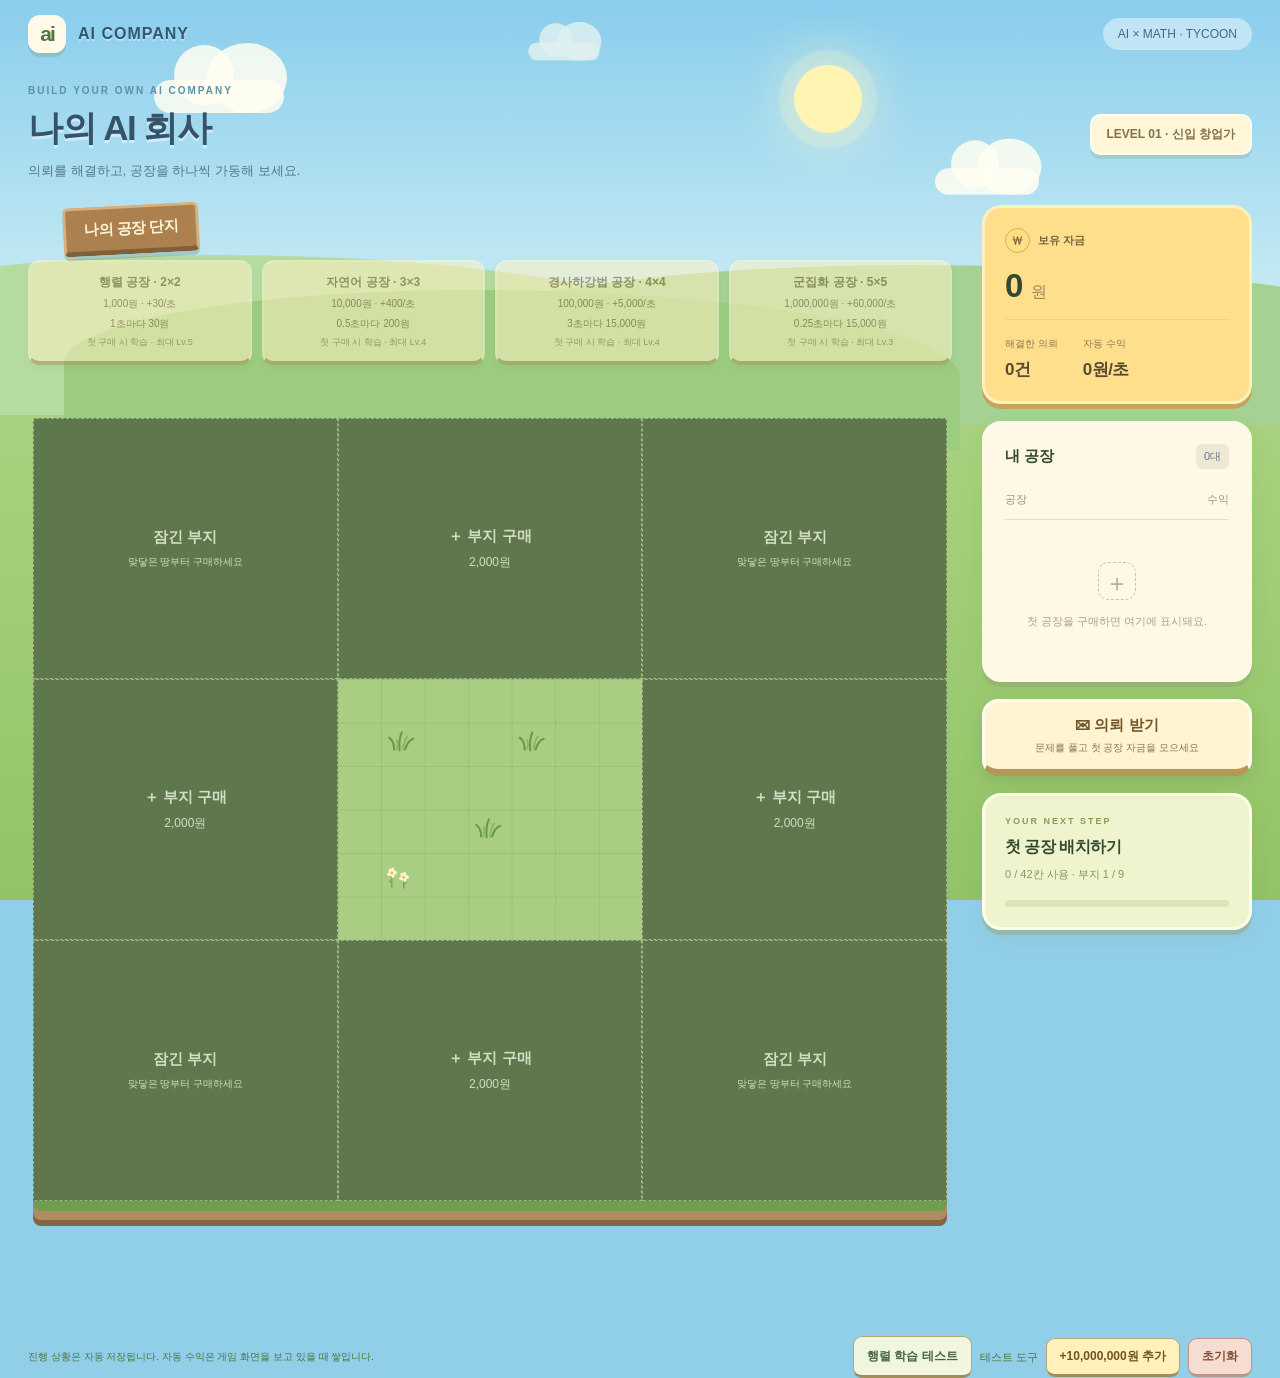
==== index.html @ 7c574eeb "feat: replace level four with an image flipping matrix lesson" ====
<!doctype html>
<html lang="ko"><head><meta charset="UTF-8"><meta name="viewport" content="width=device-width,initial-scale=1"><title>나의 AI 회사 · 공장 프로토타입</title>
<style>
:root{--ink:#283248;--muted:#6f788d;--line:#e2e6ef;--purple:#7360dd;--purple-dark:#5643b5}*{box-sizing:border-box}body{margin:0;background:#f0f2f8;color:var(--ink);font-family:Arial,"Noto Sans KR",sans-serif;font-size:14px}button,input,select{font:inherit}button{cursor:pointer}button:disabled{cursor:default}button:focus-visible,input:focus-visible,select:focus-visible{outline:3px solid #7764e0;outline-offset:4px}header{height:78px;display:flex;align-items:center;justify-content:space-between;padding:0 max(28px,calc((100vw - 1260px)/2));background:#fff;border-bottom:1px solid var(--line)}.brand{font-weight:900;font-size:16px;letter-spacing:1px;display:flex;align-items:center;gap:12px}.brand span{display:grid;place-items:center;background:var(--ink);color:white;width:38px;height:38px;border-radius:12px;font-size:21px;letter-spacing:-2px}.tag{font-size:12px;color:var(--muted);background:#f5f6fa;padding:9px 15px;border-radius:20px}main{max-width:1316px;margin:30px auto;padding:0 28px}.intro{display:flex;justify-content:space-between;align-items:center;margin-bottom:25px}.eyebrow{font-size:10px;letter-spacing:2px;color:var(--purple);font-weight:800}h1{font-size:32px;letter-spacing:-1.5px;margin:9px 0 8px}p{line-height:1.7;color:var(--muted)}.intro p{margin:0;font-size:13px}.badge{background:#e8e4fa;border:1px solid #dcd4f5;color:#6b56bd;padding:10px 15px;border-radius:10px;font-size:12px;font-weight:700}.layout{display:grid;grid-template-columns:minmax(0,1fr) 316px;gap:22px;align-items:stretch}.campus{border:1px solid #dce1ed;background:#fff;border-radius:22px;overflow:hidden;box-shadow:0 4px 0 #e3e7f0;padding:0}.campus-head{padding:22px 26px;display:flex;align-items:center;justify-content:space-between;gap:15px;border-bottom:1px solid var(--line)}.campus-head h2{font-size:17px;margin:0 0 6px;letter-spacing:-.5px}.mini{font-size:11px;color:var(--muted)}button.primary{border:1px solid var(--purple-dark);border-bottom:4px solid var(--purple-dark);border-radius:11px;background:var(--purple);color:#fff;font-weight:700;padding:14px;width:100%;transition:transform .15s,background .15s}button.primary:hover:not(:disabled){background:#806cea;transform:translateY(-1px)}button.primary:active:not(:disabled){transform:translateY(2px);border-bottom-width:2px}.campus-head .primary{width:auto;padding:12px 22px;font-size:13px}.factory-grid{display:grid;grid-template-columns:1fr 1fr;gap:36px 54px;padding:32px 42px;background-color:#f6f8fc;background-image:radial-gradient(#d8dfec 1px,transparent 1px);background-size:16px 16px;position:relative}.factory-slot{position:relative;padding:16px 17px 18px;background:#fff;border:1px solid #dce2ed;border-radius:16px;box-shadow:0 5px 0 #e4e8f1;text-align:center;min-width:0;z-index:1}.factory-slot:nth-child(1){--accent:#8a78d4;--tint:#f0ecfc;--edge:#ccc2ee}.factory-slot:nth-child(2){--accent:#6599b7;--tint:#eaf5fa;--edge:#bdd7e7}.factory-slot:nth-child(3){--accent:#ba8e63;--tint:#faf0e4;--edge:#e6cfb5}.factory-slot:nth-child(4){--accent:#65a18e;--tint:#e8f6ef;--edge:#b9dfd0}.factory-meta{display:flex;justify-content:space-between;align-items:center;font-size:10px;letter-spacing:1px;color:#8991a2;font-weight:700}.factory-meta span:last-child{letter-spacing:0;background:#f0f2f6;border-radius:6px;padding:5px 8px;color:#7f8798}.factory-box{width:112px;height:91px;border:2px solid var(--edge);border-bottom:7px solid var(--edge);background:var(--tint);border-radius:8px;display:grid;place-items:center;margin:20px auto 16px;font-size:22px;letter-spacing:4px;padding-left:4px;color:var(--accent);font-weight:800}.factory-slot h3{font-size:15px;letter-spacing:-.5px;margin:0 0 5px}.factory-slot p{font-size:11px;margin:0 0 15px}.factory-slot .primary{font-size:12px;padding:10px 4px}.factory-slot .primary:disabled{color:#8b93a5;background:#edf0f6;border:1px solid #e0e5ee;border-bottom:3px solid #d6dde9}.factory-slot.learning{border-color:#d4c3ec}.factory-slot.learning .factory-meta span:last-child{color:#88632c;background:#fff1d5}.factory-slot.active .factory-meta span:last-child{color:#327761;background:#ddf2e7}.factory-slot.active .factory-box{border-color:#9dcbb9;background:#e8f6ef;color:#368567}.factory-slot.active .primary:disabled{color:#327761;background:#e8f6ef;border-color:#c3e4d7}.site-note{background:#fff;margin:0;padding:15px 20px;text-align:center;font-size:11px}.sidebar{display:flex;flex-direction:column;gap:18px}.card{background:white;border:1px solid var(--line);border-radius:18px;padding:24px;box-shadow:0 4px 0 #e4e8f1}.wallet{background:#fff0bf;border-color:#ebd993;box-shadow:0 4px 0 #e7d89e;padding:23px}.label{font-size:11px;font-weight:700;color:#78633e}.wallet .label:before{content:'₩';display:inline-grid;place-items:center;width:23px;height:23px;border:1px solid #d4b052;border-radius:50%;background:#ffdf83;margin-right:8px;font-weight:900}.money{font-size:38px;font-weight:850;letter-spacing:-1px;margin:17px 0 21px;font-variant-numeric:tabular-nums}.money small{font-size:16px;font-weight:500;color:#9e8555}.stats{display:flex;gap:35px;padding-top:17px;border-top:1px solid #e4d49c;font-size:10px;color:#8b7952}.stats strong{display:block;font-size:17px;color:#574b32;margin-top:7px;letter-spacing:-.5px}.topline{display:flex;justify-content:space-between;align-items:center;gap:12px}.owned-panel{flex:1;min-height:230px}.owned-panel h2{font-size:15px;margin:0}.owned-panel .topline .mini{border-radius:6px;background:#f1f3f8;padding:5px 8px}.list-head,.owned-row{display:flex;justify-content:space-between;align-items:center;gap:8px}.list-head{font-size:11px;color:#9299a9;margin-top:23px;padding-bottom:12px;border-bottom:1px solid var(--line)}.owned-row{padding:15px 0;border-bottom:1px solid #eef1f6;font-size:12px}.owned-row strong{color:#4d937a;font-size:12px}.owned-row button{font-size:10px;padding:7px;background:#f0eafa;color:#795dad;border:0;border-radius:6px}.empty{text-align:center;font-size:11px;color:#8c94a5;padding:42px 0 28px;margin:0}.empty:before{content:'＋';display:grid;place-items:center;margin:0 auto 12px;width:36px;height:36px;border:1px dashed #c8cfde;border-radius:10px;color:#bac1cf;font-size:24px}.mission{background:#ebe8fa;border-color:#ded7f2;box-shadow:0 4px 0 #dcd5ef}.mission .eyebrow{font-size:9px}.mission h2{font-size:16px;letter-spacing:-.5px;margin:11px 0 8px}.mission p{font-size:11px;line-height:1.6;margin:0 0 17px;color:#877f9c}.progress{height:7px;border-radius:10px;background:#dcd6ed;overflow:hidden}.progress div{height:100%;background:#9480d9;border-radius:10px;transition:width .3s}.footer{display:flex;justify-content:space-between;align-items:center;gap:20px;margin-top:19px;font-size:10px;color:#9299a8}.secondary{border:0;background:transparent;color:#7e8597;padding:8px;font-size:11px;border-radius:6px}.secondary:hover{background:#edf0f6}.dialog-top{display:flex;align-items:center;justify-content:space-between;padding:4px 8px 15px;font-size:12px;font-weight:700;color:#7c8495}dialog{border:1px solid #e0e4ef;border-radius:23px;padding:20px;background:#f4f5fa;width:580px;max-width:calc(100% - 28px);max-height:92vh;color:var(--ink);box-shadow:0 30px 100px #20283d30}dialog::backdrop{background:#28324888;backdrop-filter:blur(6px)}dialog .card{padding:26px;border-radius:16px;box-shadow:none}.reward{font-size:11px;font-weight:700;background:#fff0bf;color:#8b6c27;border-radius:8px;padding:8px 10px}select{color:var(--ink);border:1px solid var(--line);border-radius:8px;padding:9px;background:#f8f9fc;margin:20px 0 0;font-size:12px}.problem{text-align:center;padding:28px 0 8px}.problem p{font-size:13px;margin:0}.equation{font-size:40px;font-weight:750;letter-spacing:1px;margin:24px 0}.answer{display:flex;align-items:center;justify-content:center;gap:12px;font-size:23px}.answer input{width:130px;min-width:0;background:#f6f4fd;border:2px solid #d8d0f0;border-radius:11px;padding:13px;text-align:center;color:var(--ink)}.feedback{min-height:68px;padding:19px 0;font-size:12px;line-height:1.7}.feedback.success{color:#328064}.feedback.error{color:#b16644}.actions{display:flex;justify-content:space-between;margin-top:12px}.hint{font-size:12px;line-height:1.8;text-align:left;padding:15px;background:#f0edfa;border-radius:9px;margin:0 0 15px}.desk{display:none}[hidden]{display:none!important}@media(min-width:1400px){main{margin-top:38px}.factory-grid{padding:38px 50px;gap:38px 64px}.factory-box{height:100px}}@media(max-width:1000px){.layout{grid-template-columns:minmax(0,1fr) 280px}.factory-grid{padding:25px;gap:25px}.card{padding:20px}.factory-slot{padding:14px 12px}}@media(max-width:760px){header{height:65px;padding:0 20px}.tag{font-size:10px}.layout{grid-template-columns:1fr}.intro{align-items:flex-start}.badge{display:none}main{padding:0 16px;margin-top:25px}h1{font-size:28px}.campus-head{padding:20px}.campus-head .primary{padding:12px 18px}.factory-grid{padding:22px;gap:24px 18px}.factory-box{width:98px;height:85px}.sidebar{display:grid;grid-template-columns:1fr 1fr;gap:16px}.wallet{grid-column:1/-1}.wallet .money{margin:14px 0}.stats{gap:45px}.owned-panel{min-height:220px}.footer{align-items:flex-start}.footer span{max-width:75%}}@media(max-width:420px){.factory-grid{padding:17px;gap:20px 13px}.factory-slot h3{font-size:13px}.factory-slot p{font-size:10px}.factory-slot .primary{font-size:11px}.sidebar{grid-template-columns:1fr}.wallet{grid-column:auto}.tag{display:none}.factory-meta{font-size:9px}.equation{font-size:30px}}@media(prefers-reduced-motion:reduce){*{transition:none!important}}

/* Continuous outdoor game world */
body{background:#91cfe9;min-height:100vh;color:#34492e;background-image:linear-gradient(#8acdec 0,#cceef5 330px,#acd582 331px,#92c365 100%);background-attachment:fixed}header{background:transparent;border:0;height:68px;position:relative;z-index:2}.brand{color:#315772;text-shadow:0 2px #ffffff60}.brand span{background:#fff9e9;color:#547347;box-shadow:0 4px #779d8050}.tag{background:#ffffff70;color:#426b80}main{max-width:1320px;position:relative;z-index:1;margin:15px auto 0}.intro{margin-bottom:10px;height:102px}.intro h1{font-size:35px;color:#35536b;text-shadow:0 3px #ffffff70}.intro p{color:#52788b}.intro .eyebrow{color:#5d91a5}.badge{background:#fff7d8;border:2px solid #fffdf1;color:#857146;box-shadow:0 4px #758e6330}.layout{grid-template-columns:minmax(0,1fr) 270px;gap:30px}.campus{position:relative;background:none;border:0;box-shadow:none;overflow:visible;border-radius:0;padding:0}.campus-head{position:absolute;left:35px;top:10px;border:0;padding:0;z-index:3}.campus-head h2{background:#ad8050;border:3px solid #d8b079;border-bottom:5px solid #806039;box-shadow:0 4px #52754840;color:#fff4d7;border-radius:6px;padding:11px 18px;transform:rotate(-3deg);font-size:15px}.campus-head .mini{display:none}.factory-grid{min-height:535px;margin-top:45px;padding:40px 65px 30px;gap:60px 115px;border-radius:48% 38% 35px 40px / 40px 50px 24px 30px;border:0;background-color:#a4cf78;background-image:radial-gradient(ellipse at 8% 20%,#7eb75a 0 2px,transparent 3px),radial-gradient(ellipse at 65% 65%,#bfe18d 0 3px,transparent 4px);background-size:45px 38px,63px 57px;box-shadow:0 12px 0 #739e4c,0 22px 0 #ad8759,0 29px 0 #8c6947,0 36px 30px #38583c30;isolation:isolate}.factory-grid:before{content:'';position:absolute;z-index:0;top:0;bottom:0;width:56px;left:calc(50% - 28px);background:#e6d3a5;border-left:5px solid #c4b982;border-right:5px solid #c4b982}.factory-grid:after{content:'';position:absolute;left:0;right:0;top:calc(50% - 24px);height:48px;z-index:0;background:#e6d3a5;border-top:4px solid #c4b982;border-bottom:4px solid #c4b982}.factory-slot{background:none;border:0!important;box-shadow:none;border-radius:0;padding:0;display:flex;flex-direction:column;align-items:center;justify-content:flex-end}.factory-slot:before{content:'';position:absolute;width:185px;height:95px;max-width:115%;top:52px;left:50%;transform:translateX(-50%);border:2px dashed #658f4e66;border-radius:50%;background:#93bf6266;z-index:-1}.factory-meta{justify-content:center;order:0}.factory-meta span:first-child{display:none}.factory-meta span:last-child{background:#f9f9e8b0;color:#687c51;border:1px solid #ffffff70;border-radius:30px;font-size:10px;padding:4px 10px}.factory-box{order:1;margin:14px auto 12px;width:105px;height:75px;border:2px solid #829478;border-bottom:9px solid #6c805e;border-radius:4px;background:#cfdbb5;color:#81906d;font-size:22px;box-shadow:8px 8px 0 #55763825;transform:skewY(-3deg)}.factory-slot h3{order:2;font-size:14px;color:#3c5b2e;text-shadow:0 1px #e9f7cc;display:inline-block;padding:4px 9px;margin:0 0 6px}.factory-slot p{display:none}.factory-slot .primary{order:3;max-width:190px;padding:10px 9px;font-size:12px;background:#ffcf64;border:2px solid #fff0b7;border-bottom:5px solid #bc8a32;color:#6d4b19;border-radius:12px;box-shadow:0 3px 8px #52743420}.factory-slot .primary:hover:not(:disabled){background:#ffe391}.factory-slot .primary:disabled{background:#dde4bd;border:2px solid #eef1d6;border-bottom:4px solid #91a171;color:#758258}.factory-slot.learning .factory-box{background:#ffe2a2;border-color:#e8bd69;border-bottom-color:#ba934c;color:#8f692b}.factory-slot.active .factory-box{background:#faf2ce;border-color:#fff9e4;border-bottom-color:#b1b786;color:#527548;box-shadow:0 0 30px #fff3a499,8px 8px #55763825}.factory-slot.active:after{content:'✦';position:absolute;right:23%;top:25px;color:#fffac2;font-size:24px;animation:glow 2s ease-in-out infinite}.factory-slot.active .primary:disabled{background:#e9f5c4;border-color:#f5ffe0;border-bottom-color:#799d50;color:#4f772e}.factory-slot.active .factory-meta span:last-child{background:#eaffd6;color:#4d772e}.site-note{background:none;color:#526e3e;font-weight:700;padding-top:48px;font-size:11px}.request-dock{text-align:center;margin:0 auto 10px;position:relative;z-index:2}.request-dock .primary{width:280px;max-width:90%;background:#fff4d2;border:3px solid #fffced;border-bottom:7px solid #b59758;color:#70572c;border-radius:18px;box-shadow:0 7px 18px #52773f30;padding:17px;font-size:17px}.request-dock .primary:hover{background:#fffbe8!important}.request-dock small{display:block;margin-top:7px;font-size:10px;color:#827453;font-weight:400}.sidebar{padding-top:10px;gap:17px;align-self:start}.sidebar .card{border:3px solid #fff9e3;border-radius:19px;background:#fff8e7;box-shadow:0 5px 0 #91a57270,0 9px 20px #53744515;padding:20px}.sidebar .wallet{background:#ffdf8c;border-color:#fff1bc;box-shadow:0 5px #c6a45c}.money{font-size:33px;margin:14px 0}.stats{gap:25px}.owned-panel{min-height:245px}.list-head{border-color:#e4dfc9;color:#9c957e}.owned-panel .topline .mini{background:#eee9d3}.owned-row{border-color:#eae3cb}.empty{color:#aaa18a;font-size:11px}.empty:before{border-color:#c9c1a6;color:#b4aa8f}.sidebar .mission{background:#eff3ce;border-color:#ffffe8}.mission .eyebrow{color:#8a9c55}.mission p{color:#899466}.progress{background:#dce3b7}.progress div{background:#8baa56}.footer{color:#4e733a;margin-top:10px}.footer .secondary{color:#557642}.world-scenery{position:fixed;inset:0;pointer-events:none;overflow:hidden;z-index:0}.sun{position:absolute;left:62%;top:65px;width:68px;height:68px;border-radius:50%;background:#fff4b1;box-shadow:0 0 0 15px #fff5c32b,0 0 60px #fff8ce}.cloud{position:absolute;width:130px;height:33px;background:#fffef1d9;border-radius:100px;top:80px;left:12%;animation:drift 18s ease-in-out infinite alternate}.cloud:before,.cloud:after{content:'';position:absolute;border-radius:50%;background:inherit;width:60px;height:60px;bottom:8px;left:20px}.cloud:after{width:80px;height:70px;left:53px;bottom:0}.cloud.c2{left:72%;top:165px;transform:scale(.8);animation-delay:-8s}.cloud.c3{left:39%;top:35px;transform:scale(.55);opacity:.7;animation-delay:-12s}.hill{position:absolute;top:255px;width:70%;height:160px;border-radius:50% 60% 0 0;background:#b6dba0;left:-15%}.hill.h2{left:35%;top:265px;background:#a5d292;width:80%}.hill.h3{left:5%;top:290px;background:#9ccc80;width:70%}.tree{position:absolute;pointer-events:none;z-index:2;width:22px;height:43px;background:#89734c;border-radius:5px;bottom:100px;left:8px;transform:scale(.8)}.tree:before{content:'';position:absolute;width:70px;height:85px;left:-24px;bottom:20px;background:#669b55;border-radius:50% 50% 43% 43%;box-shadow:inset -12px -10px #538b49,0 5px #486c3c20}.tree.t2{left:auto;right:5px;bottom:280px;transform:scale(.65)}.tree.t3{left:28px;bottom:350px;transform:scale(.5)}.coin-burst{position:fixed;z-index:10000;left:50%;top:46%;pointer-events:none;font-size:34px;font-weight:900;color:#dca420;text-shadow:0 2px white,2px 0 white,-2px 0 white;animation:earn 1.3s ease-out forwards}.income-pop{position:absolute;right:20px;top:40px;color:#7e6b19;font-weight:800;animation:earn 1.3s ease-out forwards;pointer-events:none}.wallet{position:relative}@keyframes earn{0%{opacity:0;transform:translateY(15px) scale(.7)}20%{opacity:1;transform:translateY(0) scale(1.1)}100%{opacity:0;transform:translateY(-65px) scale(1)}}@keyframes drift{to{margin-left:35px}}@keyframes glow{50%{opacity:.3;transform:scale(.7)}}dialog{background:#fff8e7;border:4px solid #fffef0;box-shadow:0 20px 100px #27433066}dialog::backdrop{background:#304d4255}dialog .card{background:#fffdf5;border-color:#e7dfc5}.dialog-top{color:#8a7a59}.reward{background:#ffdf8c}.hint{background:#f1f3dc;border-color:#e0e4c5}.answer input{background:#fff9e6;border-color:#e1d4ad}dialog button.primary{background:#7e9e51;border-color:#516f2f}dialog button.primary:hover{background:#8dac5d!important}@media(min-width:1400px){main{margin-top:22px}.factory-grid{padding:40px 70px;gap:55px 140px}.factory-box{height:80px}}@media(max-width:1000px){.layout{grid-template-columns:minmax(0,1fr) 250px;gap:15px}.factory-grid{padding:40px 30px;gap:60px 70px}.factory-slot:before{width:145px}.sidebar .card{padding:16px}.factory-slot .primary{font-size:11px}}@media(max-width:760px){header{height:60px}.intro{height:100px}.intro h1{font-size:28px}.layout{grid-template-columns:1fr}.factory-grid{padding:40px 35px 25px;gap:65px 65px;min-height:510px;margin-top:30px}.campus-head{top:0;left:20px}.campus-head h2{font-size:12px}.sidebar{display:grid;grid-template-columns:1fr 1fr;gap:15px;padding-top:10px}.wallet{grid-column:1/-1}.owned-panel{min-height:210px}.factory-box{width:90px;height:70px}.site-note{font-size:9px}.footer{font-size:9px}.sun{left:80%;top:90px;width:45px;height:45px}.tree.t2{right:-5px}.factory-slot.active:after{right:8%}}@media(max-width:420px){.factory-grid{padding:40px 18px 25px;gap:65px 47px}.factory-slot .primary{font-size:10px;padding:10px 5px}.factory-slot h3{font-size:12px}.factory-slot:before{width:125px}.factory-grid:before{width:34px;left:calc(50% - 17px)}.sidebar{grid-template-columns:1fr}.wallet{grid-column:auto}.tree{display:none}}@media(prefers-reduced-motion:reduce){*,*:before,*:after{animation:none!important;transition:none!important}}

/* Snap-to-grid server placement, without roads */
.factory-grid{display:grid;grid-template-columns:repeat(8,minmax(0,1fr));grid-template-rows:repeat(6,82px);gap:0;padding:15px!important;min-height:0;margin-top:0;border-radius:18px;background:#a9ce83;box-shadow:0 10px #719d4e,0 19px #af8b5f,0 25px #856441;isolation:auto}.factory-grid:before,.factory-grid:after{display:none}.placement-tools{padding-top:65px;margin-bottom:18px}#shop{display:grid;grid-template-columns:repeat(4,1fr);gap:10px}.shop-item{border:2px solid #fff8df;border-bottom:4px solid #ad925e;background:#fff0c2;border-radius:12px;padding:12px 5px;color:#70572d;box-shadow:0 3px 6px #49743220}.shop-item strong{display:block;font-size:12px}.shop-item span{display:block;font-size:10px;margin-top:6px}.shop-item:disabled{opacity:.55}.shop-item.chosen{background:#ffe180;outline:3px solid #fffbd2;transform:translateY(-3px)}.placement-help{display:flex;align-items:center;flex-wrap:wrap;gap:5px;padding:10px 0;font-size:11px;color:#436435;min-height:42px}.placement-help>span{flex:1}.placement-help .secondary{background:#f3f7dfb0;color:#4c6838}.grid-cell{position:relative;min-width:0;border:1px solid #688d4840;background:#bad99630;padding:0;display:flex;flex-direction:column;align-items:center;justify-content:center;color:#4b6639;border-radius:0;overflow:visible}.grid-cell:nth-child(even){background:#8cba6915}.grid-cell:hover{background:#e3f6b880;outline:2px solid #faffd7;z-index:2}.grid-cell.selected{background:#fff0a980;outline:3px solid #fff4a0;z-index:2}.place-plus{font-size:22px;color:#6d98583b}.grid-cell:hover .place-plus{color:#486e2a}.server-block{display:grid;place-items:center;position:relative;width:39px;height:36px;background:#d1dabb;border:2px solid #edf3d8;border-bottom:6px solid #93a477;box-shadow:3px 4px #4d6f3430;border-radius:4px;font-size:10px;color:#6a7957}.server-block i{position:absolute;right:3px;bottom:2px;width:4px;height:4px;border-radius:50%;background:#bd9942}.active .server-block{background:#fff2bd;border-color:#fffde3;border-bottom-color:#b4b16e;color:#68733b}.active .server-block i{background:#72b354;animation:serverBlink 1.6s ease-in-out infinite}.server-label{font-size:9px;white-space:nowrap;margin-top:4px;line-height:1.2}.server-state{font-size:8px;color:#628141;margin-top:2px}.learning .server-state{color:#927131}.income-pop{top:0;right:12px;font-size:25px;z-index:5;color:#b07e16;text-shadow:0 2px #fff4c5;animation:walletRise 1.15s ease-out forwards}.money{position:relative}.tree{display:none}.site-note{padding-top:40px}.owned-panel{max-height:360px;overflow:auto}@keyframes walletRise{0%{opacity:0;transform:translateY(12px) scale(.8)}15%{opacity:1;transform:translateY(0) scale(1.05)}75%{opacity:1}100%{opacity:0;transform:translateY(-55px)}}@keyframes serverBlink{50%{opacity:.3;box-shadow:0 0 5px #bdf393}}@media(max-width:1000px){.factory-grid{grid-template-rows:repeat(6,72px)}#shop{gap:6px}.shop-item strong{font-size:10px}.shop-item span{font-size:9px}}@media(max-width:760px){.factory-grid{grid-template-rows:repeat(6,68px);padding:8px!important}.placement-tools{padding-top:55px}.placement-help{font-size:10px}.server-label{font-size:8px}.server-block{width:32px;height:32px}.shop-item{padding:10px 2px}}@media(max-width:420px){.factory-grid{grid-template-rows:repeat(6,62px)}.server-label{font-size:7px}.server-block{width:27px;height:28px;font-size:8px}.shop-item span{font-size:8px}.server-state{font-size:7px}}@media(prefers-reduced-motion:reduce){.income-pop{animation:quietFade 1s forwards!important}.active .server-block i{animation:none}}@keyframes quietFade{to{opacity:0}}

.campus{min-width:0}.map-scroll{overflow:auto;padding:5px 5px 30px}.factory-grid{display:block!important;position:relative;aspect-ratio:21/18;height:auto!important;min-width:600px;min-height:0!important;padding:0!important;border-radius:8px;touch-action:pan-x pan-y;overflow:hidden;background:#a9ce83;background-image:radial-gradient(#badb9122 2px,transparent 3px);background-size:19px 23px}.factory-grid.editing{touch-action:none;background-image:linear-gradient(to right,#597c3c44 1px,transparent 1px),linear-gradient(to bottom,#597c3c44 1px,transparent 1px);background-size:calc(100% / 21) calc(100% / 18)}.map-building{position:absolute;padding:5px;border:0;background:none;display:flex;flex-direction:column;align-items:center;justify-content:center;color:#3e582f;cursor:grab;touch-action:none;z-index:2}.map-building:focus-visible{outline:3px solid #fff7b2}.map-building.relocating{opacity:.35}.building-shell{width:85%;height:66%;position:relative;display:grid;place-items:center;background:#d7e6cb;border:2px solid #eff6e5;border-bottom:6px solid #7e9d70;border-radius:5px;box-shadow:3px 5px #3e592c33}.building-shell b{font-size:clamp(9px,1.2vw,17px);z-index:1}.building-shell i{position:absolute;right:3px;top:3px;width:5px;height:5px;background:#bd9847;border-radius:50%}.active .building-shell i{background:#7cef6d;animation:serverBlink 1.2s infinite}.gradient .building-shell{background:#e0d7ea;border-color:#f5eafa;border-bottom-color:#9f85b3;border-radius:10px 10px 4px 4px}.language .building-shell{background:#cce5ee;border-color:#e9faff;border-bottom-color:#7da6b4}.cluster .building-shell{background:#eddec4;border-color:#fff5dd;border-bottom-color:#baa071;border-radius:12px}.rack-lines{position:absolute;inset:9px;background:repeating-linear-gradient(0deg,transparent 0 9px,#34482c18 9px 11px);pointer-events:none}.gradient .rack-lines{background:repeating-linear-gradient(90deg,transparent 0 13px,#57416520 13px 16px)}.language .rack-lines{background:linear-gradient(90deg,transparent 45%,#44738325 45% 55%,transparent 55%)}.cluster .rack-lines{background:repeating-linear-gradient(90deg,transparent 0 21%,#8a704e25 21% 25%)}.building-label{font-size:9px;line-height:1.3;white-space:nowrap;margin-top:3px}.map-building small{font-size:8px;line-height:1.2;color:#d5fff0;text-shadow:0 1px 2px #152c38,0 0 3px #152c38}.placement-ghost{position:absolute;z-index:5;border:3px solid;display:grid;place-items:center;font-weight:800;font-size:15px;pointer-events:none;box-sizing:border-box}.placement-ghost.valid{border-color:#3b9844;background:#89f08577;color:#215b25}.placement-ghost.invalid{border-color:#bd3838;background:#ff7a7a77;color:#751b1b}#confirmPlacement{background:#f5ffe4;color:#3d722b;border:1px solid #9cbc7a;font-weight:700}#confirmPlacement:disabled{opacity:.5}.placement-help{min-height:48px}.site-note{padding-top:4px}@media(max-width:760px){.map-scroll{max-width:100%}.factory-grid{min-width:600px}.placement-help{font-size:10px}.building-shell b{font-size:11px}}

.map-stage{position:relative;min-width:600px}.map-scroll{padding-bottom:65px;padding-top:35px}.factory-grid{overflow:visible}#placementActions{position:absolute;display:flex;gap:7px;transform:translateX(-50%);margin-top:5px;z-index:15;padding:4px;border-radius:12px;background:#fff7dfcc;box-shadow:0 3px 8px #314e3433}#placementActions button{width:35px;height:32px;border-radius:8px;border:2px solid #fff4da;font-size:20px;font-weight:900;cursor:pointer;box-shadow:0 3px #48642f55}#placementActions #confirmPlacement{background:#71a74d;color:white}#placementActions #cancelPlacement{background:#cf795f;color:white}#placementActions #confirmPlacement:disabled{background:#a4ac9c;opacity:.65}.shop-item em{display:block;margin-top:5px;font-size:9px;font-style:normal;color:#857341}.factory-income-pop{position:absolute;left:50%;top:3px;z-index:9;color:#fff2a2;text-shadow:0 2px 2px #466425,1px 0 #466425,-1px 0 #466425;font-size:17px;font-weight:900;white-space:nowrap;pointer-events:none;animation:factoryEarn 1.05s ease-out forwards}@keyframes factoryEarn{0%{opacity:0;transform:translate(-50%,5px) scale(.85)}15%{opacity:1;transform:translate(-50%,-3px) scale(1.06)}70%{opacity:1}100%{opacity:0;transform:translate(-50%,-42px)}}@media(prefers-reduced-motion:reduce){.factory-income-pop{animation:quietFade 1s forwards!important}}

.factory-grid{background-image:linear-gradient(to right,rgba(65,100,40,.12) 1px,transparent 1px),linear-gradient(to bottom,rgba(65,100,40,.12) 1px,transparent 1px);background-size:calc(100% / 21) calc(100% / 18)}
.factory-grid.editing{background-image:linear-gradient(to right,rgba(65,100,40,.32) 1px,transparent 1px),linear-gradient(to bottom,rgba(65,100,40,.32) 1px,transparent 1px)}

.level-badge{position:absolute;top:1px;left:2px;background:#fff1b5;border:1px solid #c5a965;color:#795c25;font-size:8px;font-weight:800;border-radius:4px;padding:2px 3px;pointer-events:none}#placementActions #upgradeFactory{background:#e7b64b;color:#664411}.upgrade-placeholder{display:grid;place-items:center;min-height:165px;border:2px dashed #d5cda9;border-radius:15px;background:#f6f2dc;font-size:25px;color:#8e845d;margin:20px 0}#upgradeSummary,#upgradeFeedback{font-size:13px;line-height:1.8}

.road-layer{position:absolute;inset:0;z-index:1;pointer-events:none}.road-layer svg{display:block;width:100%;height:100%;overflow:visible}.road-layer.road-preview{opacity:.42}.map-building{z-index:3}.placement-ghost{z-index:6;border-radius:12px}.placement-ghost.valid{background:rgba(180,223,139,.12)}.placement-ghost.invalid{background:rgba(255,122,122,.25)}

.test-tools{display:flex;align-items:center;gap:8px;flex-wrap:wrap}.test-tools>span{font-size:11px;white-space:nowrap}.test-tools button{border:1px solid #b8a573;border-bottom:3px solid #a18d59;border-radius:9px;padding:10px 13px;background:#fff0bc;color:#705421;font-size:12px;font-weight:700;white-space:nowrap}.test-tools #reset{background:#f5ddd1;border-color:#bd9580;color:#814d39}.footer{flex-wrap:wrap;gap:12px}
.map-building{cursor:pointer}.map-building.selected .building-shell{outline:3px solid #fff1a5;outline-offset:3px}#placementActions #moveFactory{background:#729cb8;color:white}#moveFactory svg{display:block;margin:auto}
#placementActions #upgradeOffer{position:absolute;top:calc(100% + 8px);left:50%;transform:translateX(-50%);width:240px;height:auto;min-height:52px;padding:14px 10px;background:#f8d36c;color:#624818;border:2px solid #fff2b9;border-bottom:5px solid #b58a37;font-size:15px;white-space:nowrap;box-shadow:0 4px 10px #314e3433}#placementActions #upgradeOffer:disabled{background:#dfd7bf;color:#928872;border-color:#eee7d5;cursor:default}.map-scroll{padding-bottom:125px}

/* Explicit centering prevents native button padding and line baselines shifting labels. */
button{text-align:center}
#placementActions button{display:flex;align-items:center;justify-content:center;padding:0;line-height:1}
#placementActions #upgradeOffer{padding:14px 10px;line-height:1.35;border-bottom-width:2px;box-shadow:0 4px 0 #b58a37,0 7px 10px #314e3433}
#placementActions svg{display:block;flex:none;margin:0}
.shop-item{display:flex;flex-direction:column;align-items:center;justify-content:center;text-align:center}
.test-tools button{display:inline-flex;align-items:center;justify-content:center;line-height:1.25}
.land-locked{position:absolute;width:calc(100% / 3);height:calc(100% / 3);z-index:2;display:flex;flex-direction:column;align-items:center;justify-content:center;gap:8px;border:1px dashed #d7e7be88;background:#526844d9;color:#d1dec4;font-size:12px;border-radius:3px;text-align:center}.land-locked strong{font-size:15px}.land-locked small{font-size:10px}.land-locked.affordable{background:#718650e8;color:#fff4c9;border:2px dashed #f5e2a8;cursor:pointer}.land-locked.affordable:hover:not(:disabled){background:#829754}.land-locked:disabled{cursor:default}.factory-grid.editing .land-locked{pointer-events:none}
#placementActions #sellFactory{width:35px;font-size:12px;background:#e4b397;color:#713f2b}
#placementActions #sellOffer{position:absolute;top:calc(100% + 8px);left:50%;transform:translateX(-50%);width:240px;height:auto;min-height:52px;padding:14px 10px;line-height:1.35;background:#e4b397;color:#713f2b;border:2px solid #ffe5d5;font-size:15px;white-space:nowrap;box-shadow:0 4px 0 #a77860,0 7px 10px #314e3433}
#landDialog{width:380px;background:#fff8e7;border:3px solid #d6bc83;box-shadow:0 8px 0 #907347,0 25px 80px #22351955}#landDialog .land-content{text-align:center;padding:0 14px 12px}#landTitle{font-size:23px;color:#4c623b;margin:20px 0 8px}#landDialog p{font-size:12px;margin:8px 0 15px}#landPrice{display:block;color:#8b6424;font-size:30px}#landPreview{display:grid;grid-template-columns:repeat(3,1fr);gap:5px;width:147px;margin:5px auto}#landPreview span{height:38px;background:#d4d9c9;border-radius:5px;display:grid;place-items:center;color:#fff;font-size:22px}#landPreview .owned{background:#94bb6c}#landPreview .target{background:#e7b949;outline:2px solid #fff2af;outline-offset:1px}#landDialog .primary{margin:8px 0 10px}
.map-building{padding:2px;justify-content:flex-end}.facility-art{display:block;width:100%;height:74%;min-height:0;pointer-events:none;transition:filter .15s,transform .15s}.facility-art svg{display:block;width:100%;height:100%;overflow:visible}.map-building.selected .facility-art{filter:drop-shadow(0 0 3px #fff4a3) drop-shadow(0 0 2px #fff4a3);transform:translateY(-2px)}.map-building .building-label{margin-top:0;font-weight:700;color:#ffffff;text-shadow:0 1px 2px #152c38,0 0 3px #152c38;font-size:9px}.map-building .level-badge{top:2px;left:3px;z-index:2}.active .facility-light{animation:facilityPulse 1.8s ease-in-out infinite}.active .data-flow{animation:facilityFlow 2.5s linear infinite}.active .data-message{animation:facilityFloat 3s ease-in-out infinite}.learning .facility-art{filter:saturate(.35)}@keyframes facilityPulse{50%{opacity:.35}}@keyframes facilityFlow{to{stroke-dashoffset:-24}}@keyframes facilityFloat{50%{transform:translateY(-3px)}}@media(prefers-reduced-motion:reduce){.facility-art *{animation:none!important}}
.placement-help:has(#placementStatus:empty):has(#resumeLearning[hidden]){display:none}
.sidebar > .request-dock{width:100%;margin:0;grid-column:1/-1}.sidebar > .request-dock .primary{display:block;width:100%;max-width:none;min-width:0;box-sizing:border-box;padding:14px 12px;font-size:15px;border-radius:16px}.sidebar > .request-dock small{margin-top:5px;font-size:10px;line-height:1.5}

.ground-decor{position:absolute;inset:0;z-index:0;pointer-events:none;overflow:hidden}.ground-decor svg{display:block;width:100%;height:100%;pointer-events:none}
.income-pop.expense-pop{color:#d44040;text-shadow:0 2px #fff0e8}
.flow-spark{filter:drop-shadow(0 0 .10px #64e7ff)}.steady-pad,#padArrivalGlow{filter:drop-shadow(0 0 .07px #5de6f7)}
</style><link rel="stylesheet" href="matrix-lab.css"><style>
button{touch-action:manipulation}
@media(max-width:1100px){main{padding:0 20px}
.layout{grid-template-columns:1fr;gap:20px}
.intro{height:auto;min-height:80px}
.intro h1{font-size:29px}
.sidebar{display:grid;grid-template-columns:1fr 1fr;gap:14px;padding:0}
.sidebar .wallet{grid-column:1;grid-row:1}
.sidebar .owned-panel{grid-column:2;grid-row:1;min-height:180px}
.sidebar>.request-dock{grid-column:2;grid-row:2}
.sidebar .mission{grid-column:1;grid-row:2}
.map-scroll{padding-bottom:100px}
.map-stage,.factory-grid{min-width:0}
#shop .shop-item{min-height:72px;padding:10px 6px}
#shop .shop-item strong{font-size:14px}
#shop .shop-item span{font-size:12px}
#shop .shop-item em{font-size:11px}
#placementActions button,#placementActions #sellFactory{width:44px;height:44px}
.secondary,.owned-row button,.test-tools button{min-height:44px}
.owned-row button{font-size:12px}
.dialog-top .secondary{font-size:13px}}
@media(max-width:649px){.map-stage,.factory-grid{min-width:550px}
.sidebar{grid-template-columns:1fr}
.sidebar .wallet,.sidebar .owned-panel,.sidebar>.request-dock,.sidebar .mission{grid-column:1;grid-row:auto}
#shop{grid-template-columns:1fr 1fr}}.flow-spark{filter:drop-shadow(0 0 .10px #64e7ff)}.steady-pad,#padArrivalGlow{filter:drop-shadow(0 0 .07px #5de6f7)}
</style><link rel="stylesheet" href="matrix-lesson.css"><link rel="stylesheet" href="matrix-lesson-2.css"><link rel="stylesheet" href="matrix-lesson-3.css"><link rel="stylesheet" href="matrix-lesson-4.css"></head><body>
<div class="world-scenery" aria-hidden="true"><div class="sun"></div><div class="cloud"></div><div class="cloud c2"></div><div class="cloud c3"></div><div class="hill"></div><div class="hill h2"></div><div class="hill h3"></div></div><header><div class="brand"><span>ai</span> AI COMPANY</div><div class="tag">AI × MATH · TYCOON</div></header>
<main><section class="intro"><div><div class="eyebrow">BUILD YOUR OWN AI COMPANY</div><h1>나의 AI 회사</h1><p>의뢰를 해결하고, 공장을 하나씩 가동해 보세요.</p></div><span class="badge">LEVEL 01 · 신입 창업가</span></section>
<div class="layout"><section class="campus"><div class="campus-head"><div><h2>나의 공장 단지</h2><span class="mini">작은 공장 하나에서 시작하는 AI 회사</span></div></div><div class="placement-tools"><div id="shop"></div><div class="placement-help"><span id="placementStatus" role="status"></span><button id="resumeLearning" class="secondary" hidden>선택한 공장 학습</button></div></div><div class="map-scroll"><div class="map-stage"><div id="factories" class="factory-grid" tabindex="0" aria-label="21열 18행 배치 지도. 방향키로 이동, Enter로 확정, Escape로 취소"></div><div id="placementActions" hidden><button id="moveFactory" aria-label="공장 이동" title="이동" hidden><svg width="22" height="22" viewBox="0 0 24 24" fill="none" stroke="currentColor" stroke-width="2" stroke-linecap="round" stroke-linejoin="round" aria-hidden="true"><path d="M12 2v20M2 12h20M8 6l4-4 4 4M8 18l4 4 4-4M6 8l-4 4 4 4M18 8l4 4-4 4"/></svg></button><button id="confirmPlacement" aria-label="배치 확정"><svg width="20" height="20" viewBox="0 0 24 24" fill="none" stroke="currentColor" stroke-width="2.5" stroke-linecap="round" stroke-linejoin="round" aria-hidden="true"><path d="M5 12l4 4L19 6"/></svg></button><button id="cancelPlacement" aria-label="배치 취소"><svg width="20" height="20" viewBox="0 0 24 24" fill="none" stroke="currentColor" stroke-width="2.5" stroke-linecap="round" stroke-linejoin="round" aria-hidden="true"><path d="M6 6l12 12M18 6L6 18"/></svg></button><button id="upgradeFactory" aria-label="공장 업그레이드" aria-expanded="false" aria-controls="upgradeOffer" hidden><svg width="20" height="20" viewBox="0 0 24 24" fill="none" stroke="currentColor" stroke-width="2.5" stroke-linecap="round" stroke-linejoin="round" aria-hidden="true"><path d="M12 19V5M6 11l6-6 6 6"/></svg></button><button id="sellFactory" type="button" aria-label="공장 판매" aria-expanded="false" aria-controls="sellOffer" hidden><svg width="20" height="20" viewBox="0 0 24 24" fill="none" stroke="currentColor" stroke-width="2" stroke-linecap="round" stroke-linejoin="round" aria-hidden="true"><path d="M3 6h18M9 6V3h6v3M5 6l1 15h12l1-15M10 10v7M14 10v7"/></svg></button><button id="sellOffer" type="button" hidden></button><button id="upgradeOffer" type="button" hidden></button></div></div></div><i class="tree" aria-hidden="true"></i><i class="tree t2" aria-hidden="true"></i><i class="tree t3" aria-hidden="true"></i></section>
<aside class="sidebar"><section class="card wallet"><div class="label">보유 자금</div><div class="money"><span id="balance">0</span> <small>원</small></div><div class="stats"><div>해결한 의뢰<strong id="solved">0건</strong></div><div>자동 수익<strong id="income">0원/초</strong></div></div></section><section class="card owned-panel"><div class="topline"><h2>내 공장</h2><span class="mini" id="ownedCount">0 / 4</span></div><div class="list-head"><span>공장</span><span>수익</span></div><div id="owned"></div><p id="emptyOwned" class="empty">첫 공장을 구매하면 여기에 표시돼요.</p></section><div class="request-dock"><button class="primary" id="request">✉ 의뢰 받기<small>문제를 풀고 첫 공장 자금을 모으세요</small></button></div><section class="card mission"><div class="eyebrow">YOUR NEXT STEP</div><h2 id="goalText">첫 공장 구매하기</h2><p id="goalDetail"></p><div class="progress"><div id="bar"></div></div></section></aside></div>
<footer class="footer"><span id="saveStatus"></span><div class="test-tools" role="group" aria-label="테스트 도구"><span>테스트 도구</span><button id="addTestMoney" type="button">+10,000,000원 추가</button><button id="reset" type="button">초기화</button></div></footer></main>
<dialog id="questDialog" aria-label="계산 의뢰"><div class="dialog-top"><span>계산 의뢰</span><button class="secondary" data-close="questDialog">닫기 ✕</button></div><section class="card"><div class="topline"><span class="label">계산 업무 <span id="number">01</span></span><span class="reward" id="reward">정답 보상 +100원</span></div>
<span class="mini">입문 의뢰 · x + a = b</span>
<div class="problem"><p>다음 식을 만족하는 x를 구하세요.</p><div id="equation" class="equation"></div><form id="form"><label class="answer" for="answer">x = <input id="answer" type="text" inputmode="decimal" autocomplete="off" aria-describedby="feedback" placeholder="정답" required></label><div class="feedback" id="feedback" role="status" aria-live="polite">천천히 풀어도 괜찮아요. 시간 제한은 없어요.</div><div id="hint" class="hint" hidden></div><button id="submit" class="primary" type="submit">정답 제출하기 →</button></form></div>
<div class="actions"><button class="secondary" id="hintButton">💡 힌트 보기</button><button class="secondary" id="skip">다른 문제 풀기 ↗</button></div><div class="desk"><span class="desk-icon" aria-hidden="true">🧑‍💻</span><div><strong>오늘은 기초 자금을 모으는 날</strong><p>정답을 맞히면 보상이 바로 입금돼요. 틀려도 돈이 줄지 않아요.</p></div></div></section></dialog>
<dialog id="learningDialog" aria-labelledby="learningTitle">
<div class="dialog-top">
<span>공장 설계 · 학습</span>
<button class="secondary" data-close="learningDialog">나중에 하기 ✕</button>
</div>
<section class="card">
<div class="eyebrow">LEARNING LAB</div>
<h2 id="learningTitle">
</h2>
<p id="learningDescription">
</p>
<nav id="mtTestLevels" hidden aria-label="행렬 테스트 레벨">
</nav>
<div id="learningQuestion" class="learning-question">
</div>
<aside id="mtGuide" hidden>
<div>
<strong>드림이</strong>
<p id="mtSpeech" aria-live="polite">
</p>
<span class="mt-dismiss-hint">화면을 터치하거나 Enter를 눌러 계속 ▾</span>
</div>
<div class="ml-dream-character" role="img" aria-label="드림이">
<img src="assets/dreamy-dialogue.webp" alt="" draggable="false">
</div>
</aside>
<div id="mtNav" hidden>
<button type="button" id="mtPrev" class="mt-button">← 이전</button>
<span id="mtTapHint" aria-live="polite" style="font-size:13px;color:#627657">화면을 터치하면 다음으로 ▸</span>
<button type="button" id="mtReplay" class="mt-button">대사 다시 보기</button>
</div>
<form id="learningForm">
<label for="learningAnswer" hidden>정답 <input id="learningAnswer" inputmode="decimal" autocomplete="off" required>
</label>
<p id="learningFeedback" role="status">
</p>
<button class="primary">완료하고 가동하기 →</button>
</form>
<p class="mini">종류별로 한 번만 학습합니다. 같은 종류의 학습 대기 공장도 함께 가동됩니다.</p>
</section>
</dialog>
<dialog id="landDialog" aria-labelledby="landTitle"><div class="dialog-top"><span>부지 확장</span><button class="secondary" data-close="landDialog" aria-label="닫기">✕</button></div><div class="land-content"><div id="landPreview" aria-hidden="true"></div><h2 id="landTitle">회사를 더 넓혀 볼까요?</h2><p>7 × 6 · 공장을 놓을 공간 42칸 추가</p><strong id="landPrice"></strong><p id="landAfter" role="status"></p><button id="confirmLand" class="primary"></button><button class="secondary" data-close="landDialog">다음에 할게요</button></div></dialog><dialog id="upgradeDialog" aria-labelledby="upgradeTitle"><div class="dialog-top"><span>공장 업그레이드</span><button class="secondary" data-close="upgradeDialog">닫기 ✕</button></div><section class="card"><h2 id="upgradeTitle"></h2><p id="upgradeTopic"></p><div id="upgradePlaceholder" class="upgrade-placeholder">(학습 요소)</div><p id="upgradeSummary"></p><p id="upgradeFeedback" role="status"></p><button id="completeUpgrade" class="primary">완료하고 업그레이드</button><p class="mini">프로토타입: 버튼을 누르면 학습을 완료한 것으로 처리합니다.</p></section></dialog><script>
'use strict';
const KEY='ai-company-math-v1', $=id=>document.getElementById(id), names=['','입문','기본','도전'], rewards=[0,100,150,250];
let state={balance:0,solved:0,level:1,history:[],problem:null,factories:{},instances:[]}, storageOK=true;
try{const raw=JSON.parse(localStorage.getItem(KEY));if(raw&&Number.isSafeInteger(raw.balance)&&raw.balance>=0&&Number.isSafeInteger(raw.solved)&&raw.solved>=0&&[1,2,3].includes(raw.level)&&Array.isArray(raw.history)){state={...state,balance:raw.balance,solved:raw.solved,level:raw.level,history:raw.history.filter(v=>Number.isSafeInteger(v)&&rewards.includes(v)).slice(0,4)};if(raw.factories&&typeof raw.factories==='object') for(const [id,status] of Object.entries(raw.factories)) if(['matrix','gradient','language','cluster'].includes(id)&&['learning','active'].includes(status))state.factories[id]=status;state.instances=Array.isArray(raw.instances)?raw.instances:null;state.testCreditGranted=raw.testCreditGranted===true;state.mapVersion=raw.mapVersion;state.gridCols=raw.gridCols;state.land=Array.isArray(raw.land)?[...new Set(raw.land.filter(v=>Number.isInteger(v)&&v>=0&&v<9))]:null;state.upgradeResearch=Array.isArray(raw.upgradeResearch)?raw.upgradeResearch.filter(v=>typeof v==='string'):[];state.unlocked=Array.isArray(raw.unlocked)?raw.unlocked.filter(v=>['matrix','gradient','language','cluster'].includes(v)):[];const p=raw.problem;if(p&&['a','b','c','d','x'].every(k=>Number.isSafeInteger(p[k])&&Math.abs(p[k])<1000)&&p.a!==p.c&&p.a*p.x+p.b===p.c*p.x+p.d&&typeof p.done==='boolean')state.problem=p}}catch(e){storageOK=false}
// Retire saved higher-difficulty quests without resetting earned money or factories.
if(state.level!==1){state.level=1;state.problem=null}
function save(){try{localStorage.setItem(KEY,JSON.stringify(state));storageOK=true}catch(e){storageOK=false}$('saveStatus').textContent=storageOK?'진행 상황은 자동 저장됩니다. 자동 수익은 게임 화면을 보고 있을 때 쌓입니다.':'현재 저장할 수 없어요. 창을 닫으면 진행 상황이 사라질 수 있어요.'}
const random=(min,max)=>Math.floor(Math.random()*(max-min+1))+min;
function newProblem(){state.level=1;let x=random(1,12),a=1,b=random(1,15),c=0;state.problem={a,b,c,d:(a-c)*x+b,x,done:false};save();render();$('answer').focus()}
function expression(a,b){let s=a===0?'':a===1?'x':a+'x';return s?(s+(b<0?' − '+Math.abs(b):b>0?' + '+b:'')):String(b)}
function render(){renderBoard();const p=state.problem;$('number').textContent=String(state.solved+(p.done?0:1)).padStart(2,'0');$('equation').textContent=expression(p.a,p.b)+' = '+expression(p.c,p.d);$('reward').textContent='정답 보상 +'+rewards[state.level]+'원';$('answer').value=p.done?p.x:'';$('answer').disabled=p.done;$('answer').required=!p.done;$('submit').textContent=p.done?'다음 의뢰 받기 →':'정답 제출하기 →';$('hint').hidden=true;$('hintButton').disabled=p.done;$('feedback').className='feedback'+(p.done?' success':'');$('feedback').textContent=p.done?'입금 완료! 다음 의뢰에 도전해 보세요.':'천천히 풀어도 괜찮아요. 시간 제한은 없어요.';}
$('form').addEventListener('submit',e=>{e.preventDefault();if(state.problem.done){newProblem();return}const input=$('answer').value.trim().replace('−','-');if(!/^[+-]?(?:\d+(?:\.\d*)?|\.\d+)$/.test(input)){$('feedback').textContent='답을 숫자로 입력해 주세요.';return}if(Number(input)!==state.problem.x){$('feedback').className='feedback error';$('feedback').textContent='아직 정답이 아니에요. 양쪽에 같은 계산을 하며 다시 풀어 보세요.';$('answer').select();return}state.problem.done=true;const reward=rewards[state.level];state.balance+=reward;state.solved++;state.history.unshift(reward);state.history=state.history.slice(0,4);save();render();showReward(reward);$('feedback').textContent='정답이에요! +'+reward+'원이 입금됐어요.'});
$('hintButton').addEventListener('click',()=>{const p=state.problem,h=$('hint');h.hidden=!h.hidden;h.textContent=state.level===1?'양변에서 '+p.b+'을 빼 보세요. x = '+p.d+' − '+p.b:state.level===2?'양변에서 '+p.b+'을 빼면 '+p.a+'x = '+(p.d-p.b)+'입니다. 이제 양변을 '+p.a+'로 나누세요.':'양변에서 '+p.c+'x와 '+p.b+'을 빼면 '+(p.a-p.c)+'x = '+(p.d-p.b)+'입니다. 양변을 '+(p.a-p.c)+'로 나누세요.'});

const factories=[
{id:'matrix',name:'행렬 공장',cost:1000,rate:30,period:1000,payout:30,description:'여러 입력에 가중치를 곱하고 더하면 신경망의 출력 하나를 계산할 수 있어요.',question:'입력 벡터: [2, 3]\n가중치: [4, 1]\n출력 = 2 × 4 + 3 × 1 = ?',answer:11,hint:'두 곱셈을 먼저 계산한 뒤 더하세요.'},
{id:'language',name:'자연어 공장',cost:10000,rate:400,period:500,payout:200,description:'단어가 나온 횟수를 세어 문장을 숫자 벡터로 나타내는 방법을 체험해요.',question:'단어 집합: [사과, 바나나]\n문장: “사과 바나나 사과”\n빈도 벡터 [?, 1]에서 ?는?',answer:2,hint:'문장에서 사과가 몇 번 나왔는지 세어 보세요.'},
{id:'gradient',name:'경사하강법 공장',cost:100000,rate:5000,period:3000,payout:15000,description:'현재 기울기의 반대 방향으로 조금 이동하며 손실을 줄여요.',question:'새 가중치 = 현재 가중치 − 학습률 × 기울기\n현재 가중치 5, 학습률 0.1, 기울기 4\n새 가중치는?',answer:4.6,hint:'5 − 0.1 × 4를 계산하세요.'},
{id:'cluster',name:'군집화 공장',cost:1000000,rate:60000,period:250,payout:15000,description:'K-means는 같은 군집에 속한 점들의 평균으로 중심을 갱신해요.',question:'같은 군집의 세 점: (2, 0), (4, 0), (6, 0)\n새 중심의 x좌표는?',answer:4,hint:'x좌표 2, 4, 6의 평균을 구하세요.'}
];

const TOPICS={matrix:['연립방정식의 계수 정리','흑백 이미지의 행렬 표현','행렬 연산으로 이미지 값 변경','행렬 곱셈으로 그림 뒤집기','여러 입력의 일괄 계산'],language:['형태소와 단어 집합','단어 빈도 벡터','문장 유사도 비교','단어 순서와 문맥 표현'],gradient:['기울기를 따라 손실 줄이기','학습률과 학습 경로','여러 가중치 조정','지역 최솟값과 전역 최솟값'],cluster:['거리·평균과 K-means','군집 수 비교','초기 중심에 따른 결과 비교']};
const COLS=21,ROWS=18,SIZES={matrix:2,gradient:4,language:3,cluster:5};
let selectedFactory=null,selectedInstance=null,placing=null,moving=null,preview=null,dragging=false,selectedBuilding=null,upgradeOfferFor=null,sellOfferFor=null;
const LAND_PRICES=[2000,8000,30000,100000,300000,1000000,3000000,10000000];
function landTile(cell){return Math.floor(Math.floor(cell/COLS)/6)*3+Math.floor(cell%COLS/7)}
function ownsCell(cell){return !Array.isArray(state.land)||state.land.includes(landTile(cell))}
function adjacentLand(id){return Number.isInteger(id)&&id>=0&&id<9&&!state.land.includes(id)&&state.land.some(v=>Math.abs(Math.floor(v/3)-Math.floor(id/3))+Math.abs(v%3-id%3)===1)}
function landCost(){return LAND_PRICES[state.land.length-1]??Infinity}
function migrateLand(){
 if(Array.isArray(state.land)&&state.land.length)return;
 const owned=new Set([4]);
 for(const v of state.instances){if(v.cell<0)continue;for(let y=0;y<SIZES[v.type];y++)for(let x=0;x<SIZES[v.type];x++)owned.add(landTile(v.cell+y*COLS+x))}
 const plan=roadPlan(state.instances);for(const path of plan.paths)for(const c of path)owned.add(landTile(c));
 // Preserve existing factories; connect isolated legacy parcels to the central starting parcel.
 for(const id of [...owned]){let row=1,col=1;while(row!==Math.floor(id/3)){row+=row<Math.floor(id/3)?1:-1;owned.add(row*3+col)}while(col!==id%3){col+=col<id%3?1:-1;owned.add(row*3+col)}}
 state.land=[...owned];
}
function updateLandButtons(){document.querySelectorAll('[data-land]').forEach(b=>{const id=Number(b.dataset.land),near=adjacentLand(id),cost=landCost();b.disabled=!near||state.balance<cost||!!(placing||moving);b.classList.toggle('affordable',near&&state.balance>=cost);b.innerHTML=near?'<strong>＋ 부지 구매</strong><span>'+cost.toLocaleString('ko-KR')+'원</span>':'<strong>잠긴 부지</strong><small>맞닿은 땅부터 구매하세요</small>'})}
function renderLand(){for(let id=0;id<9;id++){if(state.land.includes(id))continue;const b=document.createElement('button');b.type='button';b.className='land-locked';b.dataset.land=id;b.style.left=(id%3*100/3)+'%';b.style.top=(Math.floor(id/3)*100/3)+'%';b.addEventListener('click',e=>{e.stopPropagation();buyLand(id)});$('factories').append(b)}updateLandButtons()}
let pendingLand=null;
function buyLand(id){if(placing||moving||!adjacentLand(id)||state.balance<landCost())return;const cost=landCost();state.balance-=cost;moneyPop(-cost);state.land.push(id);save();renderBoard()}
function confirmLandPurchase(){const id=pendingLand;if(id===null||placing||moving||!adjacentLand(id))return;const cost=landCost();if(state.balance<cost){$('landAfter').textContent='자금이 부족해요.';return}state.balance-=cost;moneyPop(-cost);state.land.push(id);pendingLand=null;$('landDialog').close();save();renderBoard()}
$('confirmLand').addEventListener('click',confirmLandPurchase);
$('landDialog').addEventListener('close',()=>{pendingLand=null});
function fits(type,cell,ignore=null,list=state.instances){if(!Number.isInteger(cell)||cell<0)return false;const size=SIZES[type],x=cell%COLS,y=Math.floor(cell/COLS);if(x+size>COLS||y+size>ROWS)return false;for(let yy=0;yy<size;yy++)for(let xx=0;xx<size;xx++)if(!ownsCell(cell+yy*COLS+xx))return false;return !list.some(v=>{if(v.uid===ignore||v.cell<0)return false;const n=SIZES[v.type],vx=v.cell%COLS,vy=Math.floor(v.cell/COLS);return x<vx+n&&x+size>vx&&y<vy+n&&y+size>vy})}
function firstSpace(type,ignore=null,list=state.instances){for(let c=0;c<COLS*ROWS;c++)if(fits(type,c,ignore,list))return c;return -1}
if(state.instances===null||(!state.instances.length&&Object.keys(state.factories).length))state.instances=Object.entries(state.factories).map(([type,status],i)=>({uid:'legacy-'+i,type,status,cell:i*2}));
// Convert old parcel-relative coordinates once; keep ownership and investment records.
if(state.gridCols!==COLS){for(const v of state.instances){if(!v||!Number.isInteger(v.cell)||v.cell<0)continue;const x=v.cell%24,y=Math.floor(v.cell/24);v.cell=y*COLS+Math.floor(x/8)*7+Math.min(x%8,6)}state.gridCols=COLS}
const valid=[],identities=new Set();for(const v of state.instances){if(!v||!SIZES[v.type]||!['learning','active'].includes(v.status)||typeof v.uid!=='string'||identities.has(v.uid))continue;identities.add(v.uid);if(Number.isInteger(v.level)&&v.level<=5&&v.level>TOPICS[v.type].length){const base= factories.find(f=>f.id===v.type).cost;for(let l=TOPICS[v.type].length;l<v.level;l++)state.balance+=Math.round(base*.6*2.5**(l-1))}v.level=Number.isInteger(v.level)&&v.level>=1&&v.level<=5?Math.min(v.level,TOPICS[v.type].length):1;if(state.mapVersion!==2||!fits(v.type,v.cell,null,valid))v.cell=firstSpace(v.type,null,valid);valid.push(v)}state.instances=valid;state.mapVersion=2;state.factories={};state.unlocked=[...new Set([...(state.unlocked||[]),...state.instances.filter(v=>v.status==='active').map(v=>v.type)])];for(const item of state.instances)if(state.unlocked.includes(item.type))item.status='active';
state.upgradeResearch=state.upgradeResearch||[];for(const item of state.instances)for(let l=2;l<=levelOf(item);l++){const key=item.type+':'+l;if(!state.upgradeResearch.includes(key))state.upgradeResearch.push(key)}
migrateLand();
function maxLevel(item){return TOPICS[item.type].length}
function levelLabel(item){return levelOf(item)>=maxLevel(item)?'Lv. Max':'Lv.'+levelOf(item)}
function levelOf(item){return item.level||1}
const LEVEL_INCOME={matrix:[30,200,1500,8000,40000],language:[400,3000,18000,90000],gradient:[5000,20000,60000,160000],cluster:[60000,120000,240000]};
function itemRate(item){return LEVEL_INCOME[item.type][levelOf(item)-1]}
function itemPayout(item){return itemRate(item)*factories.find(f=>f.id===item.type).period/1000}
function upgradeCost(item){return levelOf(item)>=maxLevel(item)?0:LEVEL_INCOME[item.type][levelOf(item)]*200}
function investedAmount(item){if(Number.isSafeInteger(item.invested)&&item.invested>=0)return item.invested;let amount=factories.find(f=>f.id===item.type).cost;for(let level=1;level<levelOf(item);level++)amount+=upgradeCost({...item,level});return amount}
function saleValue(item){return Math.floor(investedAmount(item)/2)}
for(const item of state.instances)item.invested=investedAmount(item);
function sellFactory(uid){const item=state.instances.find(v=>v.uid===uid);if(!item||placing||moving||sellOfferFor!==uid)return;const refund=saleValue(item);processIncome();state.instances=state.instances.filter(v=>v.uid!==uid);schedules.delete(uid);state.balance+=refund;save();cancelPlacement();moneyPop(refund)}
$('sellFactory').addEventListener('click',()=>{sellOfferFor=sellOfferFor===selectedBuilding?null:selectedBuilding;upgradeOfferFor=null;renderPreview()});
$('sellOffer').addEventListener('click',()=>sellFactory(selectedBuilding));
function income(){return state.instances.reduce((n,v)=>n+(v.status==='active'&&v.cell>=0?itemRate(v):0),0)}
function updateMoney(){renderUpgradeOffer();updateLandButtons();$('balance').textContent=state.balance.toLocaleString('ko-KR');$('solved').textContent=state.solved+'건';$('income').textContent=income()+'원/초';document.querySelectorAll('[data-shop]').forEach(b=>{const f=factories.find(v=>v.id===b.dataset.shop);b.disabled=state.balance<f.cost||firstSpace(f.id)<0});const used=state.instances.reduce((n,v)=>n+(v.cell>=0?SIZES[v.type]**2:0),0);$('goalDetail').textContent=used+' / '+state.land.length*42+'칸 사용 · 부지 '+state.land.length+' / 9';$('bar').style.width=used/(state.land.length*42)*100+'%'}
function footprintStyle(node,type,cell){const size=SIZES[type];node.style.left=(cell%COLS)/COLS*100+'%';node.style.top=Math.floor(cell/COLS)/ROWS*100+'%';node.style.width=size/COLS*100+'%';node.style.height=size/ROWS*100+'%'}
function kmeansArtwork(item){
 const level=item.level||1;
 let a='<ellipse cx="60" cy="79" rx="47" ry="9" fill="#253f49" opacity=".2"/>';
 const groups=[{x:34,y:34,c:'#91d6b7',dark:'#487e73',points:[[15,25],[29,16],[47,23],[16,42],[40,47]]},{x:87,y:39,c:'#edd18a',dark:'#9c8654',points:[[71,21],[97,24],[108,39],[99,54],[71,48]]},{x:58,y:72,c:'#b7bdec',dark:'#727eaa',points:[[35,63],[44,86],[70,88],[82,71],[62,55]]}];
 a+='<path d="M34 34L87 39L58 72Z" stroke="#91acb4" stroke-opacity=".35" stroke-width="1.5" fill="none"/>';
 if(level>=2){groups[0].points.push([22,53],[52,34]);groups[1].points.push([84,17],[107,49]);groups[2].points.push([32,77],[84,84]);}
 if(level===3){a+='<path d="M34 34L61 49L87 39M61 49L58 72" fill="none" stroke="#a5d9d8" stroke-width="2.5" stroke-opacity=".7"/>';}
 for(const g of groups){
  a+='<ellipse cx="'+g.x+'" cy="'+g.y+'" rx="25" ry="20" fill="'+g.c+'" fill-opacity=".09" stroke="'+g.c+'" stroke-opacity=".32" stroke-width=".8" stroke-dasharray="2 3"/>';
  for(const [x,y] of g.points){a+='<path d="M'+g.x+' '+g.y+'L'+x+' '+y+'" stroke="'+g.c+'" stroke-opacity=".48" stroke-width=".8"/><ellipse cx="'+x+'" cy="'+(y+2)+'" rx="3.6" ry="2" fill="#304b56"/><circle cx="'+x+'" cy="'+y+'" r="3" fill="'+g.c+'"/><circle cx="'+(x-.7)+'" cy="'+(y-.8)+'" r=".8" fill="#fff" fill-opacity=".7"/>';}
  if(level===1){
  a+='<ellipse cx="'+g.x+'" cy="'+(g.y+3)+'" rx="10" ry="5" fill="'+g.dark+'"/><ellipse cx="'+g.x+'" cy="'+(g.y+1)+'" rx="10" ry="5" fill="'+g.c+'" fill-opacity=".65"/><path d="M'+(g.x-5)+' '+(g.y-7)+'v9l5 3 5 -3v-9Z" fill="'+g.dark+'"/><path d="M'+g.x+' '+(g.y-11)+'l6 4 -6 4 -6 -4Z" fill="'+g.c+'" stroke="#eef6dd" stroke-width=".7"/><circle cx="'+g.x+'" cy="'+(g.y-7)+'" r="1.5" fill="#fff7d6"/>';
  }else{
   const x=g.x,y=g.y,h=level===2?18:26,w=level===2?7:9;
   a+=`<ellipse cx="${x}" cy="${y+3}" rx="12" ry="6" fill="${g.dark}"/><ellipse cx="${x}" cy="${y+1}" rx="12" ry="6" fill="${g.c}" fill-opacity=".7"/><path d="M${x-w} ${y-h}v${h+1}l${w} 4 ${w} -4v-${h+1}Z" fill="${g.dark}"/><path d="M${x} ${y-h+4}v${h+1}l${w} -4v-${h+1}Z" fill="#243f50" fill-opacity=".28"/><path d="M${x} ${y-h-4}l${w} 4 -${w} 4 -${w} -4Z" fill="${g.c}" stroke="#eef6dd" stroke-width=".7"/>`;
   for(let yy=y-h+7;yy<y;yy+=5)a+=`<path d="M${x-w+2} ${yy}l${w-3} 1.5" stroke="${g.c}" stroke-width="1.6"/><circle cx="${x+w-3}" cy="${yy}" r=".8" fill="#f3edc6"/>`;
   if(level===3)a+=`<ellipse cx="${x}" cy="${y-h+1}" rx="13" ry="5" fill="none" stroke="${g.c}" stroke-width="1.5"/><circle cx="${x}" cy="${y-h-4}" r="1.5" fill="#fff7d6"/>`;
  }

 }
 if(level===3)a+='<g transform="translate(0 -16)"><ellipse cx="61" cy="52" rx="8" ry="4" fill="#304e5c"/><path d="M53 46l8 -5 8 5v6l-8 5 -8 -5Z" fill="#638994"/><path d="M53 46l8 -5 8 5 -8 5Z" fill="#d4efe3"/><path d="M58 45h6m-3 -2v4" stroke="#78ada8" stroke-width="1.2"/></g>';
 return '<span class="facility-art"><svg viewBox="0 0 120 100">'+a+'</svg></span>';
}

function factoryArtwork(item){
 if(item.type==='cluster')return kmeansArtwork(item);
 const level=levelOf(item),active=item.status==='active';
 const lamp=(x,y,c='#baffab')=>'<circle class="facility-light" cx="'+x+'" cy="'+y+'" r="2" fill="'+(active?c:'#788578')+'"/>';
 const box=(x,y,w,h,face,roof,side)=>'<path d="M'+x+' '+y+'l7 -5h'+w+'l-7 5Z" fill="'+roof+'"/><rect x="'+x+'" y="'+y+'" width="'+w+'" height="'+h+'" rx="2" fill="'+face+'"/><path d="M'+(x+w)+' '+y+'l7 -5v'+h+'l-7 5Z" fill="'+side+'"/>';
 const rack=(x,y,w,h)=>{let a=box(x,y,w,h,'#426f7a','#c9e7df','#284852');for(let yy=y+6;yy<y+h-3;yy+=8)a+='<rect x="'+(x+3)+'" y="'+yy+'" width="'+(w-6)+'" height="5" rx="1" fill="#203d4c"/>'+lamp(x+w-6,yy+2.5);return a};
 const tube=(x,y,w,h)=>'<rect x="'+x+'" y="'+y+'" width="'+w+'" height="'+h+'" rx="'+w/3+'" fill="#4b91a6"/><ellipse cx="'+(x+w/2)+'" cy="'+y+'" rx="'+w/2+'" ry="7" fill="#dcf6ef"/><path d="M'+(x+4)+' '+(y+h*.4)+'h'+(w-8)+'m-'+(w-8)+' 7h'+(w-8)+'" stroke="#97dce0" stroke-width="3"/>';
 const dome=(x,y,r,c)=>'<ellipse cx="'+x+'" cy="'+(y+3)+'" rx="'+r+'" ry="'+r*.45+'" fill="#536e71"/><path d="M'+(x-r)+' '+y+'a'+r+' '+r+' 0 0 1 '+r*2+' 0q-'+r+' '+r*.8+' -'+r*2+' 0" fill="'+c+'"/><path d="M'+(x-r+4)+' '+(y-3)+'q2 -8 8 -9" stroke="#ffffff99" stroke-width="3" fill="none" stroke-linecap="round"/>'+lamp(x,y+3);
 let art='<ellipse cx="60" cy="89" rx="'+(level===1?35:51)+'" ry="8" fill="#314732" opacity=".18"/>';
 if(item.type==='matrix'){
  if(level===1)art+=rack(43,51,29,32);
  if(level===2)art+=rack(38,34,36,49);
  if(level===3)art+=rack(24,42,28,42)+rack(59,26,29,58);
  if(level>=4){art+='<path d="M10 85L60 64L111 83L63 96Z" fill="#b6cec1"/>';art+=rack(13,47,24,34)+rack(82,43,22,38)+rack(43,level===5?13:28,31,level===5?69:54);art+='<path d="M37 64h6m31 0h8" stroke="#91dbca" stroke-width="6"/>';}
  if(level===5){art+='<path d="M45 9h34l-9 -7H54Z" fill="#f2d681"/><path d="M12 89l48 7 47 -9" stroke="#bff9d8" stroke-width="3" fill="none"/>';art+=lamp(61,8,'#fff4b6');}
 }else if(item.type==='language'){
  if(level===1){art+='<path d="M45 67h29" stroke="#b3dfe1" stroke-width="8"/>';art+=tube(23,55,26,28)+tube(74,50,26,33);}
  if(level===2){art+='<path d="M37 63Q60 31 86 60" stroke="#bedfe2" stroke-width="9" fill="none"/>';art+=tube(18,45,30,38)+tube(72,36,30,47);art+='<path d="M88 30V17m-8 4q8 -9 16 0" stroke="#396879" stroke-width="3" fill="none"/>';}
  if(level>=3){art+='<ellipse cx="60" cy="83" rx="49" ry="10" fill="#bedbd3"/>';art+=tube(10,55,23,28)+tube(87,48,23,35)+tube(36,32,47,53);art+='<path d="M58 30V18" stroke="#3c7180" stroke-width="5"/><path d="M38 9Q52 42 79 12Z" fill="#e5f7e9" stroke="#7eb3bf" stroke-width="2"/><path d="M58 23l9 -17" stroke="#e5b95b" stroke-width="3"/>'+lamp(68,5,'#ffe593');}
  if(level===4){art+='<path d="M12 50V16m94 26V9" stroke="#376980" stroke-width="4"/><path d="M4 20q8 -9 16 0m78 -5q8 -9 16 0" stroke="#b9f6f3" stroke-width="3" fill="none"/><path d="M31 67H89" stroke="#b8fff1" stroke-width="5"/>';art+=lamp(12,14,'#ffe196')+lamp(106,7,'#ffe196');}
  if(level<=2)art+='<g class="data-message"><path d="M43 17h24v17H55l-7 6v-6h-5Z" fill="#fff0bf"/><path d="M48 23h14m-14 6h9" stroke="#b89142" stroke-width="2"/></g>';
 }else if(item.type==='gradient'){
 art+='<path d="M9 81L19 73H107L97 83Z" fill="#b4a4c9"/><path d="M9 81L97 83V89L9 87Z" fill="#766586"/><path d="M97 83L107 75V81L97 89Z" fill="#51485f"/><path d="M14 86H92" stroke="#c7b5d7" stroke-width="1.5"/>';
 const ys=level===1?[39,52,64]:level===2?[31,47,63]:[24,43,62];
 if(level===4)art+='<path d="M9 78V13H107V78" fill="none" stroke="#574871" stroke-width="6"/><path d="M9 12H107" stroke="#c9b1e3" stroke-width="2.5"/><path d="M85 13V24" stroke="#f3d6a0" stroke-width="3"/>';
 for(let i=0;i<3;i++){const x=18+i*27,y=ys[i];art+=box(x,y,23,79-y,'#9780b7','#e6d7f5','#635180');art+='<path d="M'+(x+5)+' '+(y+9)+'h13" stroke="#dbc8eb" stroke-width="3"/>'+lamp(x+6,73,'#ffe9a1');if(level>=2)art+='<path d="M'+(x+5)+' '+(y+16)+'h13" stroke="#bca5d3" stroke-width="2"/>';}
 const rail='M23 '+(ys[0]-5)+'H36L50 '+(ys[1]-5)+'H63L78 '+(ys[2]-5)+'H91';
 art+='<path d="'+rail+'" fill="none" stroke="#594e6e" stroke-width="4" stroke-linejoin="round"/><path d="'+rail+'" fill="none" stroke="#e5c69d" stroke-width="1.8" stroke-linejoin="round"/>'+lamp(30,ys[0]-5,'#f2d398');
 art+='<path d="M49 86v-7l8 -4 10 4v7" fill="#685978"/><path d="M51 79l6 -3 8 3 -7 4Z" fill="#cae3d7"/><path d="M56 78l5 2" stroke="#608b8b" stroke-width="1"/>';
 if(level>=2){art+='<path d="M15 90h77" stroke="#c6a4df" stroke-width="2"/>';art+=box(99,66,8,14,'#746080','#bca6ce','#51415e')+lamp(102,72,'#ffe4a1');}
 if(level>=3){const x=level===4?85:77,y=level===4?27:28;art+='<path d="M'+x+' '+y+'l12 7 -12 7 -12 -7Z" fill="#ffe19b"/><path d="M'+(x-12)+' '+(y+7)+'v8l12 7 12 -7v-8l-12 7Z" fill="#bd82d5"/><path d="M'+x+' '+(y+22)+'v8" stroke="#f8dfa2" stroke-width="2" stroke-dasharray="2 2"/>';}
 if(level===4)art+='<path d="M14 86H92" stroke="#ffe1a0" stroke-width="2"/>';

 }else{
  if(level===1){art+='<path d="M38 55L60 77L84 55" stroke="#dde8bc" stroke-width="5" fill="none"/>';art+=dome(38,55,14,'#8bc8b4')+dome(84,55,14,'#d9b66f')+dome(60,77,16,'#a0b1dc');}
  else{
   art+='<ellipse cx="60" cy="69" rx="49" ry="22" fill="none" stroke="#637c72" stroke-width="7"/><ellipse cx="60" cy="69" rx="49" ry="22" fill="none" stroke="#e8f1b6" stroke-width="2" stroke-dasharray="3 5" class="data-flow"/>';
   art+=dome(28,48,14,'#8bc8b4')+dome(91,49,14,'#d9b66f');
   if(level===2)art+=dome(60,66,23,'#a0b1dc');
   else{art+=tube(39,29,43,42)+dome(60,29,22,'#c3c6ee');art+='<ellipse cx="60" cy="26" rx="30" ry="10" fill="none" stroke="#fae5a0" stroke-width="3"/><path d="M60 6V1" stroke="#685b99" stroke-width="3"/>'+lamp(60,3,'#ffe8b3');}
   art+=dome(23,80,13,'#8bc8b4')+dome(96,80,13,'#d9b66f');
   if(level===3)art+=dome(59,89,11,'#a0b1dc');
  }
 }
 return '<span class="facility-art"><svg viewBox="0 0 120 100" aria-hidden="true">'+art+'</svg></span>';
}
function renderBoard(){syncSchedules();updateMoney();$('shop').replaceChildren();for(const f of factories){const b=document.createElement('button');b.className='shop-item'+(placing===f.id?' chosen':'');b.dataset.shop=f.id;b.disabled=state.balance<f.cost||firstSpace(f.id)<0;b.innerHTML='<strong>'+f.name+' · '+SIZES[f.id]+'×'+SIZES[f.id]+'</strong><span>'+f.cost.toLocaleString('ko-KR')+'원 · +'+f.rate.toLocaleString('ko-KR')+'/초</span><span>'+f.period/1000+'초마다 '+f.payout.toLocaleString('ko-KR')+'원</span><em>'+(state.unlocked.includes(f.id)?'해금 완료 · 즉시 가동':'첫 구매 시 학습')+' · 최대 Lv.'+TOPICS[f.id].length+'</em>';b.addEventListener('click',()=>{selectedBuilding=null;placing=f.id;moving=null;preview=firstSpace(f.id);renderBoard()});$('shop').append(b)}
$('factories').replaceChildren();renderLand();$('factories').classList.toggle('editing',!!(placing||moving));for(const item of state.instances){if(item.cell<0)continue;const f=factories.find(v=>v.id===item.type),button=document.createElement('button');button.className='map-building '+item.type+' '+item.status+(moving===item.uid?' relocating':'')+(selectedBuilding===item.uid?' selected':'');button.dataset.uid=item.uid;button.setAttribute('aria-label',f.name+' '+SIZES[item.type]+'×'+SIZES[item.type]+' 선택');footprintStyle(button,item.type,item.cell);button.innerHTML=factoryArtwork(item)+'<span class="building-label">'+f.name.replace(' 공장','')+'</span><small>'+(item.status==='active'?'+'+(itemPayout(item)).toLocaleString('ko-KR')+' / '+f.period/1000+'초':'학습 중')+'</small><span class="level-badge">'+levelLabel(item)+'</span>';button.addEventListener('click',()=>{if(placing||moving)return;selectBuilding(item.uid)});$('factories').append(button)}
$('owned').replaceChildren();for(const f of factories){const items=state.instances.filter(v=>v.type===f.id);if(!items.length)continue;const active=items.filter(v=>v.status==='active'&&v.cell>=0).length;const row=document.createElement('div');row.className='owned-row';const title=document.createElement('span');title.textContent=f.name+' ×'+items.length;const rate=document.createElement('strong');rate.textContent='+'+items.reduce((sum,v)=>sum+(v.status==='active'&&v.cell>=0?itemRate(v):0),0).toLocaleString('ko-KR')+'/초';row.append(title,rate);$('owned').append(row);const pending=items.find(v=>v.status==='learning');if(pending){const b=document.createElement('button');b.className='secondary';b.textContent='학습 대기 '+(items.length-active)+'대 · 이어하기';b.addEventListener('click',()=>openLearning(pending.uid));$('owned').append(b)}}

for(const item of state.instances.filter(v=>v.cell<0)){const b=document.createElement('button');b.className='secondary';b.textContent=factories.find(f=>f.id===item.type).name+' · 보관 중 / 배치';b.addEventListener('click',()=>{selectedBuilding=null;moving=item.uid;placing=null;preview=firstSpace(item.type,item.uid);renderBoard()});$('owned').append(b)}
$('ownedCount').textContent=state.instances.length+'대';$('emptyOwned').hidden=state.instances.length>0;$('goalText').textContent=state.instances.length?'서버 단지 확장하기':'첫 공장 배치하기';const selected=state.instances.find(v=>v.uid===(selectedBuilding||moving));$('resumeLearning').hidden=!selected||selected.status!=='learning';renderPreview();}
function oddFactoryPortals(v){const n=SIZES[v.type],m=(n-1)/2,x=v.cell%COLS,y=Math.floor(v.cell/COLS);return [(y)*COLS+x+m,(y+n-1)*COLS+x+m,(y+m)*COLS+x,(y+m)*COLS+x+n-1]}
function evenFactoryPortals(v){const n=SIZES[v.type],x=v.cell%COLS,y=Math.floor(v.cell/COLS),result=[];for(const m of [n/2-1,n/2])result.push(y*COLS+x+m,(y+n-1)*COLS+x+m,(y+m)*COLS+x,(y+m)*COLS+x+n-1);return [...new Set(result)]}
function factoryPortals(v){return SIZES[v.type]%2?oddFactoryPortals(v):evenFactoryPortals(v)}
function allFactoryPortals(v){const n=SIZES[v.type],x=v.cell%COLS,y=Math.floor(v.cell/COLS),result=new Set(factoryPortals(v));for(let i=0;i<n;i++){result.add(y*COLS+x+i);result.add((y+n-1)*COLS+x+i);result.add((y+i)*COLS+x);result.add((y+i)*COLS+x+n-1)}return [...result]}
function connectorGeometry(v,inside,outside){const n=SIZES[v.type],x=v.cell%COLS,y=Math.floor(v.cell/COLS),cx=inside%COLS+.5,cy=Math.floor(inside/COLS)+.5,ox=outside%COLS+.5,oy=Math.floor(outside/COLS)+.5;let edge,normal,min,max;
if(oy<y){edge={x:cx,y:y+.2};normal={x:0,y:-1};min=x+.2;max=x+n-.2}else if(oy>y+n){edge={x:cx,y:y+n-.2};normal={x:0,y:1};min=x+.2;max=x+n-.2}else if(ox<x){edge={x:x+.2,y:cy};normal={x:-1,y:0};min=y+.2;max=y+n-.2}else if(ox>x+n){edge={x:x+n-.2,y:cy};normal={x:1,y:0};min=y+.2;max=y+n-.2}else return null;
return {edge,normal,min,max,center:normal.x?cy:cx};}
function blendEntrance(g,low,high){const horizontal=g.normal.x!==0;const pt=(distance,offset)=>{const x=g.edge.x+g.normal.x*distance+(horizontal?0:offset),y=g.edge.y+g.normal.y*distance+(horizontal?offset:0);return x+','+y};return 'M '+pt(-.3,-low)+' C '+pt(.12,-low)+' '+pt(.1,-.25)+' '+pt(.55,-.25)+' L '+pt(.55,.25)+' C '+pt(.1,.25)+' '+pt(.12,high)+' '+pt(-.3,high)+' Z'}
function oddFactoryEntrance(v,inside,outside){const g=connectorGeometry(v,inside,outside);return g?blendEntrance(g,.52,.52):''}
function evenFactoryEntrance(v,inside,outside){const g=connectorGeometry(v,inside,outside);if(!g)return '';/* Clip each shoulder separately to this pad: no horns at an off-center door. */return blendEntrance(g,Math.min(.52,g.center-g.min),Math.min(.52,g.max-g.center))}
function roadPlan(items){
const placed=items.filter(v=>v.cell>=0),blocked=new Set();
const cells=v=>{const result=[],size=SIZES[v.type];for(let y=0;y<size;y++)for(let x=0;x<size;x++)result.push(v.cell+y*COLS+x);return result};
for(const v of placed)for(const c of cells(v))blocked.add(c);
const network=new Set(),fallbackNetwork=new Set(),paths=[],connected=[];
// The first factory seeds the network; no fixed entrance or reserved ground cell.
const seed=placed[0];if(seed){for(const c of factoryPortals(seed))network.add(c);for(const c of allFactoryPortals(seed))fallbackNetwork.add(c);connected.push(seed.uid)}
const neighbors=c=>[c-COLS,c+COLS,...(c%COLS>0?[c-1]:[]),...(c%COLS<COLS-1?[c+1]:[])].filter(n=>n>=0&&n<COLS*ROWS&&ownsCell(n));
function findRoute(v,portals,allowSideSources){
 const sources=new Set(allowSideSources?[...network,...fallbackNetwork]:network),targets=new Map();
 for(const inside of portals)for(const adj of neighbors(inside))if(!blocked.has(adj)||sources.has(adj))targets.set(adj,inside);
 const queue=[...sources],prev=new Map(queue.map(c=>[c,null]));
 for(let i=0;i<queue.length;i++){const cell=queue[i];if(targets.has(cell)){const route=[];for(let c=cell;c!==null;c=prev.get(c))route.push(c);route.reverse();return [...route,targets.get(cell)]}for(const next of neighbors(cell))if(!blocked.has(next)&&!prev.has(next)){prev.set(next,cell);queue.push(next)}}
 return null;
}
let pending=placed.filter(v=>v!==seed).sort((a,b)=>b.cell-a.cell),progress=true;
while(pending.length&&progress){progress=false;const waiting=[];
for(const v of pending){
 // Prefer central entrances on both factories. Relax source, then destination only if blocked.
 const middle=factoryPortals(v);
 const route=findRoute(v,middle,false)||findRoute(v,middle,true)||findRoute(v,allFactoryPortals(v),true);
 if(!route){waiting.push(v);continue}
 for(const c of route)network.add(c);paths.push(route);
 for(const c of middle)network.add(c);for(const c of allFactoryPortals(v))fallbackNetwork.add(c);
 connected.push(v.uid);progress=true;
}pending=waiting}
return {paths,missing:pending.map(v=>v.uid),blocked,network,connected};}
function previewLayout(){const type=previewType();if(!type||!fits(type,preview,moving))return state.instances;const result=state.instances.filter(v=>v.uid!==moving).map(v=>({...v}));result.push({uid:moving||'preview',type,cell:preview});return result}
function roadShape(path,items){
// Every segment reaches the shared grid node. Rounded stroke joins handle bends
// without moving a junction off its center and exposing grass between branches.
const xy=c=>(c%COLS+.5)+','+(Math.floor(c/COLS)+.5);
return {d:path.map((c,i)=>(i?'L ':'M ')+xy(c)).join(' '),joins:[]};}
function innerRoadCorners(paths){
// Fill the concave corner between each pair of perpendicular road arms.
const arms=new Map();const add=(a,b)=>{if(!arms.has(a))arms.set(a,new Set());arms.get(a).add(b-a)};
for(const path of paths)for(let i=1;i<path.length;i++){add(path[i-1],path[i]);add(path[i],path[i-1])}
const result=[],half=.3,r=.18;
for(const [cell,directions] of arms){const x=cell%COLS+.5,y=Math.floor(cell/COLS)+.5;for(const dx of [-1,1])for(const dy of [-1,1])if(directions.has(dx)&&directions.has(dy*COLS)){const cx=x+dx*half,cy=y+dy*half;result.push('<path d="M '+cx+','+cy+' L '+(cx+dx*r)+','+cy+' Q '+cx+','+cy+' '+cx+','+(cy+dy*r)+' Z"/>')}}return result.join('');}
// Decoration is deterministic and purely visual: it never reserves building cells.
function groundDecorations(items,plan){
 const occupied=new Set(plan.blocked);for(const path of plan.paths)for(const cell of path)occupied.add(cell);
 const patches=[];
 for(let y=1;y<ROWS-1;y++)for(let x=1;x<COLS-1;x++){
  const cell=y*COLS+x,hash=((cell+17)*2654435761)>>>0;
  if(hash%100>=32)continue;
  let clear=true;
  for(let dy=-1;dy<=1&&clear;dy++)for(let dx=-1;dx<=1;dx++){const c=cell+dy*COLS+dx;if(!ownsCell(c)||occupied.has(c)){clear=false;break}}
  if(!clear||patches.some(p=>Math.abs(p.x-x)<2&&Math.abs(p.y-y)<2))continue;
  patches.push({x,y,kind:hash%5===0?'flowers':'grass',variant:(hash>>>8)%3,flip:(hash>>>12)%2});
 }
 return patches;
}
function renderGroundDecor(items,plan){
 let layer=$('groundDecor');if(!layer){layer=document.createElement('div');layer.id='groundDecor';layer.className='ground-decor';layer.setAttribute('aria-hidden','true');$('factories').prepend(layer)}
 const grass='<path d="M-.23 .16 Q-.22 -.05 -.36 -.16 M-.08 .18 Q-.1 -.15 -.02 -.3 M.07 .16 Q.14 -.08 .29 -.13" fill="none" stroke="#689947" stroke-width=".055" stroke-linecap="round"/><path d="M-.17 .16 Q-.11 .02 -.16 -.1 M.02 .17 Q.02 -.04 .13 -.2" fill="none" stroke="#89b55d" stroke-width=".045" stroke-linecap="round"/>';
 const patches=groundDecorations(items,plan).map(p=>{let art=grass;if(p.kind==='flowers'){const color=['#fff4cf','#f4c4b3','#e5dafa'][p.variant];art='<path d="M-.16 .2V-.04 M.16 .17V-.16" stroke="#719e55" stroke-width=".035"/><path d="M-.16 .12Q-.33 -.02 -.16 .03 M.16 .08Q.32 -.06 .16 -.01" fill="#7cab58"/>'+[[-.16,-.1],[.16,-.22]].map(([x,y])=>'<g transform="translate('+x+' '+y+')"><path d="M0-.11C.08-.16 .12-.06 .065-.015C.18 .01 .1 .12 .025 .065C.005 .18-.1 .12-.07 .045C-.19 .035-.15-.08-.06-.065C-.09-.16 0-.17 0-.11Z" fill="'+color+'"/><circle r=".036" fill="#e3b958"/></g>').join('')}
 return '<g transform="translate('+(p.x+.38+p.variant*.11)+' '+(p.y+.48+p.flip*.16)+') scale('+(p.flip?-.85:.85)+' .85)">'+art+'</g>'}).join('');
 const markup='<svg viewBox="0 0 '+COLS+' '+ROWS+'" preserveAspectRatio="none">'+patches+'</svg>';if(layer.innerHTML!==markup)layer.innerHTML=markup;
}

function dataFlowCircuit(items,plan){
 const graph=new Map();
 const edge=(a,b)=>{if(a===b)return;if(!graph.has(a))graph.set(a,new Set());if(!graph.has(b))graph.set(b,new Set());graph.get(a).add(b);graph.get(b).add(a)};
 for(const path of plan.paths)for(let i=1;i<path.length;i++)edge(path[i-1],path[i]);
 for(const v of items.filter(v=>v.cell>=0)){const n=SIZES[v.type],ring=[];for(let x=0;x<n;x++)ring.push(v.cell+x);for(let y=1;y<n;y++)ring.push(v.cell+y*COLS+n-1);for(let x=n-2;x>=0;x--)ring.push(v.cell+(n-1)*COLS+x);for(let y=n-2;y>0;y--)ring.push(v.cell+y*COLS);for(let i=0;i<ring.length;i++)edge(ring[i],ring[(i+1)%ring.length])}
 // Traverse shared junction nodes, never restart a particle on a separate road segment.
 const visited=new Set(),tours=[];const key=(a,b)=>a<b?a+':'+b:b+':'+a;
 for(const start of graph.keys()){if([...graph.get(start)].every(n=>visited.has(key(start,n))))continue;const tour=[start];function walk(at){for(const next of graph.get(at)){const k=key(at,next);if(visited.has(k))continue;visited.add(k);tour.push(next);walk(next);tour.push(at)}}walk(start);tours.push(tour)}
 return tours;
}
let electricFrameHandle;
const electricEpoch=performance.now();
function dataFlowLights(items,plan){
 const rings=items.filter(v=>v.cell>=0).map(v=>{const n=SIZES[v.type];return '<rect data-pad="'+v.uid+'" x="'+(v.cell%COLS+.5)+'" y="'+(Math.floor(v.cell/COLS)+.5)+'" width="'+(n-1)+'" height="'+(n-1)+'" rx=".2"/>'}).join('');
 return '<g fill="none" stroke="#6ccbd8" stroke-width=".045" opacity=".7" class="steady-pad">'+rings+'</g><g id="padArrivalGlow" fill="none" stroke="#b9faff" stroke-width=".09">'+rings+'</g><g id="electricPackets"></g>';
}
function animateElectricity(items,plan){
 cancelAnimationFrame(electricFrameHandle);const tours=dataFlowCircuit(items,plan),pads=new Map();for(const v of items){if(v.cell<0)continue;for(let y=0;y<SIZES[v.type];y++)for(let x=0;x<SIZES[v.type];x++)pads.set(v.cell+y*COLS+x,v.uid)}
 function position(tour,d){const len=tour.length-1;d=((d%len)+len)%len;const i=Math.floor(d),f=d-i,a=tour[i],b=tour[i+1];return {x:a%COLS+.5+(b%COLS-a%COLS)*f,y:Math.floor(a/COLS)+.5+(Math.floor(b/COLS)-Math.floor(a/COLS))*f,a,b,f}}
 const arrivals=new Map(tours.map(tour=>[tour,tour.slice(0,-1).map((from,edge)=>({from,to:tour[edge+1],edge})).filter(v=>pads.has(v.to)&&pads.get(v.from)!==pads.get(v.to))]));
 window.renderElectricFrame=function(seconds){const packets=[],padBrightness=new Map();
 const xy=p=>p.x+','+p.y;
 for(const tour of tours){const len=tour.length-1,count=Math.max(1,Math.round(len/9));for(let j=0;j<count;j++){
 const distance=seconds*.9+j*len/count,trailLength=.95;let segment=[],segments=[];
 // Clip each part of the long pulse at the inset pad light, so the head is
 // absorbed first and the tail continues to approach instead of popping off.
 for(let offset=trailLength;offset>=-.001;offset-=.025){const q=position(tour,distance-offset),inside=pads.has(q.a)&&pads.get(q.a)===pads.get(q.b);if(inside){if(segment.length>1)segments.push(segment);segment=[]}else segment.push(q)}
 if(segment.length>1)segments.push(segment);
 const bright=.78+.12*Math.sin(seconds*Math.PI/2.4);
 for(const points of segments){const d=points.map((p,k)=>(k?'L':'M')+xy(p)).join(' ');packets.push('<g class="flow-spark" opacity="'+bright+'"><path d="'+d+'" fill="none" stroke="#91effa" stroke-width=".1" stroke-linecap="round" stroke-linejoin="round"/></g>')}
 // Fade the whole inset rim up during absorption, then gently release it.
 const tourLength=tour.length-1;
 for(const {to,edge} of arrivals.get(tour)){
  const elapsed=((distance-(edge+1))%tourLength+tourLength)%tourLength;
  const fadeDistance=1.4;let strength=0;
  if(elapsed<=trailLength){const t=elapsed/trailLength;strength=.48*(t*t*(3-2*t))}
  else if(elapsed<trailLength+fadeDistance){const t=(elapsed-trailLength)/fadeDistance;strength=.48*(1-t*t*(3-2*t))}
  const uid=pads.get(to);padBrightness.set(uid,Math.max(padBrightness.get(uid)||0,strength));
 }

 }}
 const layer=$('electricPackets');if(layer)layer.innerHTML=packets.join('');document.querySelectorAll('#padArrivalGlow [data-pad]').forEach(el=>el.setAttribute('opacity',padBrightness.get(el.dataset.pad)||0));
 };
 const reduced=matchMedia('(prefers-reduced-motion: reduce)').matches;window.renderElectricFrame(reduced?0:(performance.now()-electricEpoch)/1000);if(reduced||previewType()||!plan.paths.length)return;let last=0;function frame(now){if(!document.hidden&&now-last>=33){window.renderElectricFrame((now-electricEpoch)/1000);last=now}electricFrameHandle=requestAnimationFrame(frame)}electricFrameHandle=requestAnimationFrame(frame);
}

function drawRoads(){const old=$('roadLayer');if(old)old.remove();const editing=!!previewType(),items=editing?previewLayout():state.instances,plan=roadPlan(items);const layer=document.createElement('div');layer.id='roadLayer';layer.className='road-layer'+(editing?' road-preview':'');layer.setAttribute('aria-hidden','true');const shapes=plan.paths.map(path=>roadShape(path,items));const lines=shapes.map(v=>'<path d="'+v.d+'"/>').join('');const joins=shapes.flatMap(v=>v.joins).map(d=>'<path d="'+d+'"/>').join('');const innerCorners=innerRoadCorners(plan.paths);const junctions=[...plan.network].filter(c=>!plan.blocked.has(c)).map(c=>'<circle cx="'+(c%COLS+.5)+'" cy="'+(Math.floor(c/COLS)+.5)+'" r="0.3"/>').join('');const pads=items.filter(v=>v.cell>=0).map(v=>'<rect x="'+(v.cell%COLS+.2)+'" y="'+(Math.floor(v.cell/COLS)+.2)+'" width="'+(SIZES[v.type]-.4)+'" height="'+(SIZES[v.type]-.4)+'" rx="0.3"/>').join('');layer.innerHTML='<svg viewBox="0 0 '+COLS+' '+ROWS+'" preserveAspectRatio="none"><g fill="#435b68" stroke="#708b96" stroke-width=".06">'+pads+'</g><g fill="none" stroke="#435b68" stroke-width=".34" stroke-linecap="round" stroke-linejoin="round">'+lines+'</g>'+dataFlowLights(items,plan)+'</svg>';$('factories').append(layer);renderGroundDecor(items,plan);animateElectricity(items,plan);return plan;}
function previewType(){return placing||state.instances.find(v=>v.uid===moving)?.type}
function renderPreview(){renderUpgradeOffer();const previous=$('placementGhost');if(previous)previous.remove();const editing=!!previewType(),up=state.instances.find(v=>v.uid===selectedBuilding),type=previewType()||up?.type;const roads=drawRoads();$('placementActions').hidden=!type;$('confirmPlacement').hidden=!editing;$('cancelPlacement').hidden=!editing;$('moveFactory').hidden=editing||!up;$('sellFactory').hidden=editing||!up;$('sellFactory').title=up?'판매 시 '+saleValue(up).toLocaleString('ko-KR')+'원 반환':'';$('cancelPlacement').setAttribute('aria-label',editing?'배치 취소':'선택 해제');$('upgradeFactory').hidden=editing||!up||up.status!=='active'||levelOf(up)>=maxLevel(up);$('upgradeFactory').disabled=!!up&&levelOf(up)>=maxLevel(up);$('upgradeFactory').title=up?(levelOf(up)>=maxLevel(up)?'Lv. Max · 연구 완료':'Lv.'+(levelOf(up)+1)+' 업그레이드 · '+upgradeCost(up).toLocaleString('ko-KR')+'원'):'';if(!type){$('placementStatus').textContent='';return}const size=SIZES[type],cell=Math.max(0,editing?(preview??0):up.cell);$('placementActions').style.left='clamp('+(($('upgradeOffer').hidden&&$('sellOffer').hidden)?72:125)+'px, '+((cell%COLS+size/2)/COLS*100)+'%, calc(100% - '+(($('upgradeOffer').hidden&&$('sellOffer').hidden)?72:125)+'px))';$('placementActions').style.top=(Math.min(ROWS,Math.floor(cell/COLS)+size)/ROWS*100)+'%';if(!editing){$('placementStatus').textContent='';return}const ok=fits(type,preview,moving)&&roads.missing.length===0;const ghost=document.createElement('div');ghost.id='placementGhost';ghost.className='placement-ghost '+(ok?'valid':'invalid');if(preview!==null&&preview>=0){footprintStyle(ghost,type,preview);ghost.textContent=SIZES[type]+' × '+SIZES[type];$('factories').append(ghost)}$('confirmPlacement').disabled=!ok||!!(placing&&state.balance<factories.find(f=>f.id===type).cost);$('placementStatus').textContent=ok?'흐린 회청색은 예상 받침대와 연결 전선입니다. ✓로 확정하세요.':'배치 불가: 공장 겹침, 미구매 부지, 맵 경계 또는 연결할 길 공간을 확인하세요.'}
function selectBuilding(uid){selectedBuilding=uid;upgradeOfferFor=null;sellOfferFor=null;document.querySelectorAll('.map-building[data-uid]').forEach(node=>node.classList.toggle('selected',node.dataset.uid===uid));const item=state.instances.find(v=>v.uid===uid);$('resumeLearning').hidden=!item||item.status!=='learning';renderPreview()}
$('factories').addEventListener('click',e=>{if(placing||moving||!selectedBuilding||e.target.closest('.map-building,[data-land]'))return;selectBuilding(null)});
function cancelPlacement(){sellOfferFor=null;upgradeOfferFor=null;selectedBuilding=null;dragging=false;placing=null;moving=null;preview=null;renderBoard()}
function confirmPlacement(){const type=previewType();if(!type||!fits(type,preview,moving)||roadPlan(previewLayout()).missing.length)return;let uid=null;if(moving){const item=state.instances.find(v=>v.uid===moving);if(!item)return;item.cell=preview}else{const f=factories.find(v=>v.id===type);if(state.balance<f.cost)return;state.balance-=f.cost;moneyPop(-f.cost);uid=Date.now().toString(36)+'-'+Math.random().toString(36).slice(2);state.instances.push({uid,type,status:state.unlocked.includes(type)?'active':'learning',cell:preview,invested:f.cost})}selectedBuilding=null;placing=null;moving=null;preview=null;save();renderBoard();if(uid)openLearning(uid)}
function pointerCell(e){
 const r=$('factories').getBoundingClientRect(),size=SIZES[previewType()]||1;
 // Snap the footprint center to the pointer, then keep the whole factory on the map.
 const x=Math.max(0,Math.min(COLS-size,Math.round((e.clientX-r.left)/r.width*COLS-size/2)));
 const y=Math.max(0,Math.min(ROWS-size,Math.round((e.clientY-r.top)/r.height*ROWS-size/2)));
 return y*COLS+x;
}
$('factories').addEventListener('pointerdown',e=>{if(e.button!==0||e.target.closest('[data-land]')||!previewType())return;dragging=true;preview=pointerCell(e);$('factories').setPointerCapture(e.pointerId);renderPreview();e.preventDefault()});
$('factories').addEventListener('pointermove',e=>{if(dragging){preview=pointerCell(e);renderPreview()}});
$('factories').addEventListener('pointerup',()=>{dragging=false});$('factories').addEventListener('pointercancel',()=>{dragging=false});
$('factories').addEventListener('keydown',e=>{if(e.target.closest('[data-land]'))return;if(e.key==='Escape'){cancelPlacement();return}if(!previewType())return;if(e.key==='Enter'){confirmPlacement();return}const steps={ArrowLeft:-1,ArrowRight:1,ArrowUp:-COLS,ArrowDown:COLS};if(e.key in steps){e.preventDefault();preview=Math.max(0,Math.min(COLS*ROWS-1,preview+steps[e.key]));renderPreview()}});
$('moveFactory').addEventListener('click',()=>{const item=state.instances.find(v=>v.uid===selectedBuilding);if(!item)return;moving=item.uid;selectedBuilding=null;placing=null;preview=item.cell;dragging=false;renderBoard();$('factories').focus()});
$('confirmPlacement').addEventListener('click',confirmPlacement);
// Matrix Lv.1 tutorial lives in index.html; other factory lessons keep their flow.
function openLearning(uid){
 const item=state.instances.find(v=>v.uid===uid);if(!item||item.status!=='learning')return;
 if (item.type === 'matrix') {
   MatrixLesson.start({
     canSubmit: () => state.instances.some(current => current.uid === uid && current.status === 'learning'),
     onComplete: () => activateLearnedFactory(item)
   });
   return;
 }
 MatrixLesson.deactivate();
 $('learningDialog').classList.remove('matrix-tutorial');$('mtGuide').hidden=true;$('mtNav').hidden=true;$('mtTestLevels').hidden=true;$('learningForm').hidden=false;$('learningForm').querySelector('label').hidden=true;$('learningForm').querySelector('button').textContent='완료하고 가동하기 →';
 const f=factories.find(v=>v.id===item.type);selectedInstance=uid;selectedFactory=f.id;$('learningTitle').textContent=f.name+' 설계';$('learningDescription').textContent='Lv.1 · '+TOPICS[item.type][0];$('learningQuestion').textContent='(학습 요소)';$('learningAnswer').value=String(f.answer);$('learningAnswer').hidden=true;$('learningAnswer').required=false;$('learningFeedback').textContent='한 번 학습하면 같은 종류의 공장은 다음 구매부터 바로 가동돼요.';if(!$('learningDialog').open)$('learningDialog').showModal();$('learningForm').querySelector('button').focus();
}
function activateLearnedFactory(item) {
  if (!state.unlocked.includes(item.type)) state.unlocked.push(item.type);
  for (const other of state.instances) {
    if (other.type === item.type) other.status = 'active';
  }
  save();
  renderBoard();
  $('learningDialog').close();
  selectedInstance = null;
  selectedFactory = null;
}

$('learningForm').addEventListener('submit', event => {
  if ($('learningDialog').classList.contains('matrix-tutorial')) return;
  event.preventDefault();
  const item = state.instances.find(value => value.uid === selectedInstance);
  const factory = factories.find(value => value.id === selectedFactory);
  if (!factory || !item || item.status !== 'learning') return;
  const value = $('learningAnswer').value.trim();
  if (!value || !Number.isFinite(Number(value)) || Math.abs(Number(value) - factory.answer) > 1e-9) {
    $('learningFeedback').textContent = '다시 풀어 보세요. ' + factory.hint;
    return;
  }
  activateLearnedFactory(item);
});
$('cancelPlacement').addEventListener('click',cancelPlacement);$('resumeLearning').addEventListener('click',()=>openLearning(selectedBuilding||moving));
const schedules=new Map();
function syncSchedules(now=Date.now()){const active=new Set();for(const item of state.instances){if(item.status!=='active'||item.cell<0)continue;active.add(item.uid);if(!schedules.has(item.uid)){const f=factories.find(v=>v.id===item.type);schedules.set(item.uid,now+f.period)}}for(const id of schedules.keys())if(!active.has(id))schedules.delete(id)}
function factoryPops(payments){document.querySelectorAll('.map-building[data-uid]').forEach(node=>{const amount=payments.get(node.dataset.uid);if(!amount)return;const pop=document.createElement('span');pop.className='factory-income-pop';pop.setAttribute('aria-hidden','true');pop.textContent='+'+amount.toLocaleString('ko-KR');node.append(pop);setTimeout(()=>pop.remove(),1100)})}
function processIncome(now=Date.now()){if(document.hidden){schedules.clear();return}syncSchedules(now);let total=0;const payments=new Map();for(const item of state.instances){const due=schedules.get(item.uid);if(due===undefined||now<due)continue;const f=factories.find(v=>v.id===item.type);const cycles=Math.floor((now-due)/f.period)+1,amount=cycles*itemPayout(item);schedules.set(item.uid,due+cycles*f.period);payments.set(item.uid,amount);total+=amount}if(total){state.balance+=total;save();updateMoney();moneyPop(total);factoryPops(payments)}}
let upgradeTarget=null,upgradeFrom=null;
function openUpgrade(uid){const item=state.instances.find(v=>v.uid===uid);if(!item||item.status!=='active'||levelOf(item)>=maxLevel(item))return;upgradeTarget=uid;upgradeFrom=levelOf(item);const f=factories.find(v=>v.id===item.type);const researched=state.upgradeResearch.includes(item.type+':'+(upgradeFrom+1));if(item.type==='matrix'&&!researched){MatrixLab.start(upgradeFrom+1,{cost:upgradeCost(item),onComplete:()=>completeUpgrade(true)});return;}$('upgradeTitle').textContent=f.name+' · '+levelLabel(item)+' → '+(upgradeFrom+1===maxLevel(item)?'Lv. Max':'Lv.'+(upgradeFrom+1));$('upgradeTopic').textContent=TOPICS[item.type][upgradeFrom];$('upgradePlaceholder').hidden=researched;$('upgradeSummary').textContent='초당 '+itemRate(item).toLocaleString('ko-KR')+'원 → '+(LEVEL_INCOME[item.type][levelOf(item)]).toLocaleString('ko-KR')+'원 · 지급 간격 '+f.period/1000+'초 유지';$('upgradeFeedback').textContent='비용 '+upgradeCost(item).toLocaleString('ko-KR')+'원 · '+(researched?'이미 완료한 연구입니다. 비용만 내고 적용합니다.':'완료할 때 차감됩니다.');$('completeUpgrade').textContent=upgradeCost(item).toLocaleString('ko-KR')+(researched?'원으로 적용':'원으로 완료하고 업그레이드');$('upgradeDialog').showModal()}
function renderUpgradeOffer(){
 const sale=state.instances.find(v=>v.uid===selectedBuilding),showSale=!!sale&&!placing&&!moving&&sellOfferFor===sale.uid;$('sellOffer').hidden=!showSale;$('sellFactory').setAttribute('aria-expanded',String(showSale));if(showSale){$('sellOffer').textContent='판매 → '+saleValue(sale).toLocaleString('ko-KR')+'원';$('sellOffer').title='누적 투자금의 50%를 돌려받습니다.'}
 const item=state.instances.find(v=>v.uid===selectedBuilding),show=!!item&&!placing&&!moving&&item.status==='active'&&levelOf(item)<maxLevel(item)&&upgradeOfferFor===item.uid;
 $('upgradeOffer').hidden=!show;$('upgradeFactory').setAttribute('aria-expanded',String(show));
 if(!show)return;
 const cost=upgradeCost(item);$('upgradeOffer').textContent='Lv.'+levelOf(item)+' → Lv.'+(levelOf(item)+1)+' : '+cost.toLocaleString('ko-KR')+'원';
 $('upgradeOffer').disabled=state.balance<cost;$('upgradeOffer').title=state.balance<cost?'자금이 '+(cost-state.balance).toLocaleString('ko-KR')+'원 부족해요.':'업그레이드 적용';
}
$('upgradeFactory').addEventListener('click',()=>{sellOfferFor=null;upgradeOfferFor=upgradeOfferFor===selectedBuilding?null:selectedBuilding;renderPreview();});
$('upgradeOffer').addEventListener('click',()=>{const item=state.instances.find(v=>v.uid===selectedBuilding);if(!item||upgradeOfferFor!==item.uid||placing||moving||state.balance<upgradeCost(item))return;if(item.status!=='active'||levelOf(item)>=maxLevel(item))return;const researched=state.upgradeResearch.includes(item.type+':'+(levelOf(item)+1));if(!researched){openUpgrade(item.uid);return}upgradeTarget=item.uid;upgradeFrom=levelOf(item);completeUpgrade()});
function completeUpgrade(activityComplete=false){const item=state.instances.find(v=>v.uid===upgradeTarget);if(!item||item.status!=='active'||levelOf(item)!==upgradeFrom||levelOf(item)>=maxLevel(item))return false;if(item.type==='matrix'&&!state.upgradeResearch.includes('matrix:'+(levelOf(item)+1))&&activityComplete!==true)return false;const cost=upgradeCost(item);if(state.balance<cost){$('upgradeFeedback').textContent='자금이 '+(cost-state.balance).toLocaleString('ko-KR')+'원 부족해요.';return false}processIncome();state.balance-=cost;moneyPop(-cost);item.invested=investedAmount(item)+cost;item.level=levelOf(item)+1;const key=item.type+':'+item.level;if(!state.upgradeResearch.includes(key))state.upgradeResearch.push(key);const f=factories.find(v=>v.id===item.type);schedules.set(item.uid,Date.now()+f.period);upgradeTarget=null;upgradeFrom=null;save();$('upgradeDialog').close();cancelPlacement();return true;}
$('completeUpgrade').addEventListener('click',completeUpgrade);
function moneyPop(amount){if(!amount)return;const coin=document.createElement('span');coin.className='income-pop'+(amount<0?' expense-pop':'');coin.textContent=(amount<0?'-':'+')+Math.abs(amount).toLocaleString('ko-KR');$('balance').parentElement.append(coin);setTimeout(()=>coin.remove(),1200)}
function showReward(amount){moneyPop(amount);const coin=document.createElement('div');coin.className='coin-burst';coin.textContent='+'+amount.toLocaleString('ko-KR')+'원';const host=$('questDialog').open?$('questDialog'):document.body;host.append(coin);setTimeout(()=>coin.remove(),1400)}
$('request').addEventListener('click',()=>{$('questDialog').showModal();$('answer').focus()});document.querySelectorAll('[data-close]').forEach(button=>button.addEventListener('click',()=>$(button.dataset.close).close()));
setInterval(()=>processIncome(),50);document.addEventListener('visibilitychange',()=>{schedules.clear();if(!document.hidden)syncSchedules()});
$('skip').addEventListener('click',newProblem);$('addTestMoney').addEventListener('click',()=>{state.balance+=10000000;save();updateMoney();renderPreview();moneyPop(10000000)});$('reset').addEventListener('click',()=>{if(confirm('자금, 공장, 해금·연구 및 의뢰 기록을 모두 초기화할까요? 자금 0원으로 다시 시작합니다.')){MatrixLab.clear();state={balance:0,solved:0,level:1,history:[],problem:null,factories:{},instances:[],testCreditGranted:true,mapVersion:2,gridCols:21,land:[4],unlocked:[],upgradeResearch:[]};placing=null;moving=null;preview=null;dragging=false;selectedBuilding=null;upgradeOfferFor=null;sellOfferFor=null;selectedFactory=null;selectedInstance=null;upgradeTarget=null;upgradeFrom=null;schedules.clear();document.querySelectorAll("dialog[open]").forEach(d=>d.close());document.querySelectorAll(".income-pop,.factory-income-pop,.coin-burst").forEach(n=>n.remove());newProblem()}});if(!state.problem)newProblem();else{render();save()}
</script>
<script src="learning-shell.js"></script>
<script src="step-lesson.js"></script>
<script src="matrix-lesson.js"></script>
<script src="matrix-image.js"></script>
<script src="matrix-paint.js"></script>
<script src="matrix-lesson-2.js"></script>
<script src="matrix-lesson-3.js"></script>
<script src="matrix-lesson-4.js"></script>
<script src="matrix-lab.js"></script>
</body></html>
---- matrix-lab.css ----
#matrixLab {
  width:1040px;
  max-width:calc(100vw - 24px);
  padding:24px;
  background:#f7f8f3;
  color:#253b38;
  border:2px solid #e7e9dc;
  max-height:94dvh;
  overflow-y:auto;
}
#matrixLab p {
  color:#596e66;
  line-height:1.7;
  font-size:13px;
}
#matrixLab button:focus-visible,#matrixLab input:focus-visible {
  outline:3px solid #c78b29;
  outline-offset:3px;
}
.ml-top {
  display:flex;
  justify-content:space-between;
  align-items:center;
  font-weight:700;
  color:#668077;
}
.ml-heading {
  padding:14px 4px 20px;
}
.ml-heading h2 {
  font-size:30px;
  letter-spacing:-1px;
  margin:10px 0;
}
.ml-heading p {
  margin:0;
}
#mlBadge {
  font-weight:bold;
  font-size:12px;
  color:#548061;
}
#mlTabs {
  display:flex;
  gap:8px;
  margin:0 0 20px;
}
#mlTabs button {
  border:1px solid #c6d9ca;
  border-radius:10px;
  background:#fff;
  padding:10px 16px;
  color:#4d6956;
}
#mlTabs [aria-current=step] {
  background:#3b6956;
  color:#fff;
}
.ml-two,.ml-three {
  display:grid;
  grid-template-columns:repeat(2,minmax(0,1fr));
  gap:16px;
}
.ml-three {
  grid-template-columns:repeat(3,minmax(0,1fr));
}
.ml-panel {
  background:white;
  border:1px solid #dee5db;
  border-radius:16px;
  padding:20px;
  margin-bottom:16px;
  min-width:0;
}
.ml-panel h3 {
  font-size:14px;
  margin:0 0 18px;
  color:#39594a;
}
.ml-panel p:last-child {
  margin-bottom:0;
}
.ml-chips {
  display:flex;
  gap:8px;
  flex-wrap:wrap;
}
.ml-chip {
  padding:11px 13px;
  border:1px solid #c9d6c6;
  background:#f6f8ef;
  border-radius:9px;
  color:#3c5847;
  min-height:42px;
  font-size:13px;
}
.ml-chip:hover:not(:disabled) {
  background:#e7efdb;
}
.ml-chip[aria-pressed=true] {
  background:#3b6956;
  color:white;
  border-color:#3b6956;
}
.ml-chip:disabled {
  opacity:.45;
  cursor:default;
}
.ml-highlight {
  background:#fff0bd!important;
  color:#655017!important;
}
.ml-note {
  background:#edf2e6;
  border-radius:10px;
  padding:14px 18px;
}
.ml-formula {
  background:#f4f6ee;
  padding:12px;
  border-radius:8px;
  font-variant-numeric:tabular-nums;
  overflow-wrap:anywhere;
}
.ml-matrix {
  display:flex;
  flex-direction:column;
  gap:7px;
  border-left:2px solid #98ac97;
  border-right:2px solid #98ac97;
  padding:8px;
  margin:12px 0;
}
.ml-matrix>.ml-chip {
  font-size:12px;
  white-space:nowrap;
  padding:10px 4px;
}
.ml-matrix-row {
  display:grid;
  grid-template-columns:1fr 1fr;
  gap:8px;
  text-align:center;
}
.ml-matrix-row span {
  padding:7px;
  border-radius:4px;
}
.ml-bottom {
  border-top:1px solid #dae2d4;
  margin-top:8px;
  padding-top:12px;
}
.ml-bottom .primary {
  background:#48765a;
  border-color:#2d523b;
}
.ml-bottom .primary:disabled {
  background:#d5decd;
  border-color:#bfccb6;
  color:#61735e;
}
.ml-bottom #mlStatus {
  min-height:44px;
  font-size:14px;
  color:#725e38;
}
.ml-bottom #mlStatus.ml-success {
  color:#367046;
  font-weight:bold;
}
.ml-foot {
  display:flex;
  align-items:center;
  justify-content:space-between;
  gap:10px;
  margin-top:10px;
  font-size:11px;
  color:#6b7f6d;
}
.test-tools {
  flex-wrap:wrap;
}
#testMatrixLab {
  background:#f1f6df;
  color:#476543;
}
@media(max-width:650px) {
  #matrixLab {
    padding:16px;
  }
  .ml-two,.ml-three {
    grid-template-columns:1fr;
  }
  .ml-heading h2 {
    font-size:25px;
  }
  .ml-panel {
    padding:16px;
  }
  .ml-foot {
    flex-wrap:wrap;
  }
  #mlTabs {
    gap:5px;
  }
  #mlTabs button {
    padding:10px 12px;
  }
  .ml-bottom .primary {
    min-height:48px;
  }
  .ml-heading {
    padding-bottom:12px;
  }

}
.ml-chip[aria-pressed=true]:hover:not(:disabled) {
  background:#315d4a;
  color:#fff;
}
.ml-notation {
  position:relative;
  padding:10px 14px;
  max-width:218px;
}
.ml-notation:before,.ml-notation:after {
  content:"";
  position:absolute;
  top:0;
  bottom:0;
  width:8px;
  border-top:3px solid #345e4b;
  border-bottom:3px solid #345e4b;
  pointer-events:none;
}
.ml-notation:before {
  left:0;
  border-left:3px solid #345e4b;
}
.ml-notation:after {
  right:0;
  border-right:3px solid #345e4b;
}
.ml-dialogue {
  display:flex;
  align-items:stretch;
  gap:20px;
  position:sticky;
  bottom:0;
  z-index:3;
  background:#edf3e5;
  border:2px solid #a5b99a;
  border-radius:16px;
  padding:18px;
  margin-top:16px;
  box-shadow:0 -8px 24px #253b3810;
}
.ml-speech {
  flex:1;
  min-width:0;
}
.ml-speech>strong {
  display:inline-block;
  color:#38573e;
  font-size:15px;
}
.ml-speech #mlDreamText {
  font-size:15px;
  line-height:1.7;
  margin:8px 0 12px;
  color:#324c3c;
  min-height:50px;
}
@media(max-width:650px) {
  .ml-dialogue {
    padding:12px;
    gap:10px;
  }
  .ml-speech #mlDreamText {
    font-size:13px;
  }
  .ml-dialogue .ml-chip {
    padding:8px;
  }

}
#mlTabs[hidden] {
  display:none!important;
}
.learning-eyebrow {
  font-size:11px;
  font-weight:800;
  letter-spacing:2px;
  color:#718667;
  margin:0 0 12px;
}
.ml-dream-character {
  position:relative;
  overflow:hidden;
  flex:0 0 120px;
  width:120px;
  aspect-ratio:132/150;
  align-self:flex-end;
  background:#02050c;
  border-radius:12px;
  border:1px solid #bac9d8;
  box-shadow:0 4px 14px #253b3818;
}
.ml-dream-character img {
  position:absolute;
  width:969.697%;
  max-width:none;
  height:auto;
  left:-71.212%;
  top:-10.667%;
  pointer-events:none;
}
@media(max-width:650px) {
  .ml-dream-character {
    flex-basis:64px;
    width:64px;
  }

}
#matrixLab .ml-dialogue {
  position:relative;
  display:block;
  overflow:visible;
  margin-top:102px;
  min-height:152px;
  padding:28px 238px 20px 24px;
  background:linear-gradient(115deg,rgba(28,39,62,.97),rgba(46,55,77,.95));
  border:2px solid #a7b6ca;
  border-radius:8px;
  box-shadow:inset 0 0 0 3px #e6eef011,0 8px 22px #26372e20;
  color:#f0f5ff;
  isolation:isolate;
}
#matrixLab .ml-speech>strong {
  position:absolute;
  left:20px;
  top:-20px;
  display:block;
  background:#425673;
  border:1px solid #b2c8de;
  border-radius:4px;
  padding:7px 24px;
  font-size:16px;
  letter-spacing:2px;
  color:#fff;
  box-shadow:0 3px 8px #14213a33;
  z-index:3;
}
#matrixLab .ml-speech #mlDreamText {
  color:#f1f6ff;
  font-size:16px;
  line-height:1.85;
  min-height:56px;
  margin:4px 0 12px;
  word-break:keep-all;
  text-shadow:0 1px 2px #132138;
}
#matrixLab .ml-dialogue .ml-dream-character {
  position:absolute;
  right:14px;
  bottom:18px;
  width:210px;
  height:239px;
  aspect-ratio:auto;
  overflow:visible;
  background:none;
  border:0;
  border-radius:0;
  box-shadow:none;
  z-index:2;
  pointer-events:none;
  animation:mtPortraitEnter .35s ease-out;
}
#matrixLab .ml-dialogue .ml-dream-character img {
  position:static;
  display:block;
  width:100%;
  height:100%;
  max-width:100%;
  object-fit:contain;
  left:auto;
  top:auto;
  filter:drop-shadow(0 7px 6px #14283b40);
}
#matrixLab .ml-dialogue .ml-chip {
  color:#eef5ff;
  border-color:#8ba2bb;
  background:#ffffff0a;
  min-height:40px;
  padding:8px 16px;
}
#matrixLab .ml-dialogue .ml-chip:hover:not(:disabled) {
  background:#ffffff22;
}
@media(max-width:650px) {
  #matrixLab .ml-dialogue {
    margin-top:78px;
    padding:24px 145px 14px 16px;
    min-height:150px;
  }
  #matrixLab .ml-dialogue .ml-dream-character {
    width:140px;
    height:160px;
    right:4px;
    bottom:55px;
  }
  #matrixLab .ml-speech #mlDreamText {
    font-size:14px;
    line-height:1.7;
  }

}
@media(max-width:420px) {
  #matrixLab .ml-dialogue {
    margin-top:62px;
    padding:24px 94px 12px 12px;
    min-height:158px;
  }
  #matrixLab .ml-dialogue .ml-dream-character {
    width:112px;
    height:128px;
    right:-7px;
    bottom:97px;
  }
  #matrixLab .ml-speech #mlDreamText {
    font-size:13px;
    min-height:70px;
  }
  #matrixLab .ml-speech>strong {
    left:12px;
    padding:6px 18px;
    font-size:14px;
  }

}
@media(prefers-reduced-motion:reduce) {
  #matrixLab .ml-dialogue .ml-dream-character {
    animation:none;
  }

}
---- matrix-lesson.css ----
/* Base learning elements are also used by the unchanged non-matrix dialogs. */
#learningAnswer {
  width: 110px;
  min-width: 0;
  margin-left: 12px;
  background: #fff9e6;
  border: 2px solid #e1d4ad;
  border-radius: 11px;
  padding: 13px;
  text-align: center;
  color: var(--ink);
}
.learning-question {
  white-space: pre-line;
  background: #f1f3dc;
  border: 1px solid #e0e4c5;
  border-radius: 12px;
  padding: 20px;
  line-height: 1.9;
  font-size: 16px;
  margin: 20px 0;
}
#learningTitle {
  font-size: 24px;
  letter-spacing: -1px;
}
#learningDescription {
  font-size: 13px;
}
#learningFeedback {
  min-height: 35px;
  font-size: 12px;
}
#learningForm + p {
  margin-bottom: 0;
  font-size: 10px;
}
body:has(dialog[open]) {
  overflow: hidden;
}
#learningDialog.matrix-tutorial {
  width: 960px;
  height: min(940px, 96dvh);
  max-height: 96dvh;
  padding: 12px;
  overflow: hidden;
  background: #f3f5ed;
}
#learningDialog.matrix-tutorial[open] {
  display: flex;
  flex-direction: column;
}
#learningDialog.matrix-tutorial > .dialog-top {
  flex: none;
  min-height: 44px;
  padding: 0 8px 6px;
}
#learningDialog.matrix-tutorial > .card {
  display: flex;
  flex: 1;
  flex-direction: column;
  min-height: 0;
  padding: 14px;
  overflow: hidden;
}
.matrix-tutorial #learningTitle {
  font-size: 22px;
  margin: 3px 0;
}
.matrix-tutorial #learningDescription {
  margin: 3px 0 6px;
}
#learningDialog.matrix-tutorial #learningQuestion {
  flex: 1;
  min-height: 0;
  margin: 10px 0 0;
  padding: 14px;
  overflow: auto;
  overscroll-behavior: contain;
  scroll-padding: 12px;
  scrollbar-gutter: stable;
  white-space: normal;
  background: #fff;
  border-color: #d9e3d0;
  line-height: 1.55;
}
.matrix-tutorial h3 {
  font-size: 18px;
  margin: 6px 0 16px;
  color: #38573e;
}
.mt-progress {
  font-size: 11px;
  color: #718667;
}
.mt-order {
  padding: 12px;
  background: #fff8df;
  border-radius: 10px;
  font-size: 18px;
  line-height: 1.9;
}
.matrix-tutorial .mt-caption {
  font-size: 12px;
  color: #6e7c65;
  margin: 10px 0;
}
.mt-equations {
  font-size: 27px;
  line-height: 1.8;
  text-align: center;
  color: #304d3a;
  font-variant-numeric: tabular-nums;
}
.mt-aligned {
  display: grid;
  grid-template-columns: 1fr 30px 1fr 30px 1fr;
  gap: 12px;
  max-width: 460px;
  margin: 20px auto;
  text-align: center;
  align-items: center;
}
.mt-aligned b {
  font-size: 27px;
  padding: 8px;
  border-radius: 8px;
}
.mt-x {
  color: #286291;
  background: #e7f2fd;
  border-bottom: 2px solid #528bb5;
}
.mt-y {
  color: #805c24;
  background: #fff1ce;
  border-bottom: 2px dashed #bb8c40;
}
.mt-rules {
  list-style: none;
  padding: 0;
  margin: 0;
  display: grid;
  gap: 10px;
}
.mt-rules li {
  padding: 10px;
  background: #f4f6ec;
  border-radius: 8px;
}
.mt-rules strong, .mt-rules span {
  display: block;
}
.mt-rules strong {
  font-size: 14px;
}
.mt-rules span {
  font-size: 21px;
}
.mt-rules small {
  font-size: 11px;
}
.mt-button {
  border: 1px solid #bccda9;
  border-radius: 8px;
  background: #eff4e6;
  color: #3d5833;
  padding: 10px 16px;
  min-height: 44px;
}
.mt-button:disabled {
  opacity: .45;
  cursor: default;
}
#mtNav {
  display: flex;
  justify-content: space-between;
  flex: none;
  gap: 12px;
  margin: 12px 0 0;
  align-items: center;
}
#mtReplay {
  margin-left: auto;
}
#mtTestLevels {
  display: flex;
  gap: 6px;
  margin-top: 4px;
}
#mtTestLevels .mt-button {
  padding: 6px 12px;
}
.matrix-tutorial #learningForm {
  flex: none;
}
.matrix-tutorial #learningFeedback {
  min-height: 0;
  margin: 5px 0;
  line-height: 1.5;
}
.matrix-tutorial #learningForm label {
  display: block;
  text-align: center;
  padding: 12px;
}
.matrix-tutorial #learningForm + p {
  margin: 6px 0 0;
  line-height: 1.4;
}
.matrix-tutorial button.primary:disabled {
  opacity: .5;
}
#mtMorph {
  position: relative;
  height: 145px;
  max-width: 560px;
  margin: 8px auto 0;
  font-variant-numeric: tabular-nums;
  font-size: 29px;
  color: #304d3a;
}
#mtMorph .mt-number, #mtMorph .mt-glyph {
  position: absolute;
  left: var(--from);
  top: calc(18px + var(--row)*57px);
  transform: translateX(-50%);
  font-style: normal;
  line-height: 36px;
  transition: left 950ms cubic-bezier(.22,.7,.22,1), top 950ms cubic-bezier(.22,.7,.22,1), opacity 300ms ease;
}
#mtMorph .mt-glyph {
  font-weight: 400;
}
#mtMorph .mt-faded {
  opacity: 0;
}
#mtMorph.mt-formed .mt-number {
  left: var(--to);
  top: calc(20px + var(--row)*57px);
}
.mt-outline {
  position: absolute;
  top: 9px;
  height: 111px;
  opacity: 0;
  transition: opacity 600ms ease;
  pointer-events: none;
}
.mt-outline::before, .mt-outline::after {
  content: '';
  position: absolute;
  top: 0;
  bottom: 0;
  width: 8px;
  border-top: 3px solid #456247;
  border-bottom: 3px solid #456247;
}
.mt-outline::before {
  left: 0;
  border-left: 3px solid #456247;
}
.mt-outline::after {
  right: 0;
  border-right: 3px solid #456247;
}
.mt-a {
  left: 16%;
  width: 25%;
}
.mt-v {
  left: 49%;
  width: 12%;
}
.mt-b {
  left: 70%;
  width: 18%;
}
.mt-new {
  position: absolute;
  opacity: 0;
  transition: opacity 600ms ease;
  transform: translateX(-50%);
  line-height: 36px;
}
.mt-vx {
  left: 55%;
  top: 20px;
}
.mt-vy {
  left: 55%;
  top: 77px;
}
.mt-times {
  left: 45%;
  top: 48px;
  font-size: 22px;
}
.mt-equals {
  left: 65%;
  top: 48px;
  font-size: 22px;
}
#mtMorph.mt-revealed .mt-outline, #mtMorph.mt-revealed .mt-new {
  opacity: 1;
}
.mt-storage {
  opacity: 0;
  visibility: hidden;
  transition: opacity 500ms ease;
}
.mt-storage.mt-visible {
  opacity: 1;
  visibility: visible;
}
.matrix-tutorial .mt-storage pre {
  font-family: ui-monospace,SFMono-Regular,Consolas,monospace;
  background: #edf3e5;
  font-size: 14px;
  line-height: 1.5;
  padding: 8px 12px;
  border-radius: 8px;
  white-space: pre-wrap;
  margin: 6px 0;
}
.matrix-tutorial .mt-storage p {
  font-size: 13px;
  margin: 8px 0;
  line-height: 1.5;
}
#mtTransformNote {
  min-height: 20px;
  margin: 5px 0;
}
.mt-final-system {
  font-size: 21px;
  line-height: 1.8;
  text-align: center;
  color: #304d3a;
  font-variant-numeric: tabular-nums;
}
.mt-final-matrices {
  display: flex;
  align-items: center;
  justify-content: center;
  gap: 12px;
}
.mt-bracket {
  position: relative;
  display: grid;
  grid-template-columns: repeat(var(--cols),minmax(27px,1fr));
  gap: 6px 12px;
  padding: 10px 15px;
  font-size: 23px;
  text-align: center;
  font-variant-numeric: tabular-nums;
  align-items: center;
}
.mt-bracket::before, .mt-bracket::after {
  content: '';
  position: absolute;
  top: 0;
  bottom: 0;
  width: 8px;
  border-top: 3px solid #456247;
  border-bottom: 3px solid #456247;
}
.mt-bracket::before {
  left: 0;
  border-left: 3px solid #456247;
}
.mt-bracket::after {
  right: 0;
  border-right: 3px solid #456247;
}
.mt-bracket > span {
  display: grid;
  place-items: center;
  height: 48px;
}
.mt-final-a input {
  width: 48px;
  height: 48px;
  min-width: 0;
  border: 2px dashed #a79259;
  border-radius: 7px;
  background: #fff6d9;
  font-size: 22px;
  color: #304d3a;
  text-align: center;
  padding: 2px;
}
.mt-final-a input:not(:placeholder-shown) {
  border-style: solid;
}
.mt-final-a input[aria-invalid=true] {
  border-style: double;
  border-width: 3px;
}
.mt-final-matrices > b {
  font-size: 21px;
}
#learningDialog #mtGuide {
  position: fixed;
  inset: 0;
  z-index: 100;
  margin: 0;
  width: 100vw;
  height: 100dvh;
  padding: 0;
  border: 0;
  border-radius: 0;
  box-shadow: none;
  cursor: pointer;
  isolation: isolate;
  color: #f0f5ff;
  background: linear-gradient(to bottom,rgba(0,0,0,.43) 0%,rgba(0,0,0,.5) 44%,rgba(0,0,0,.84) 68%,#000 88%);
  animation: mtSceneIn .24s ease-out;
}
#mtGuide > div:first-child {
  position: absolute;
  left: max(6vw,24px);
  right: 34vw;
  bottom: max(6dvh,24px);
  z-index: 3;
}
#mtGuide > div:first-child > strong {
  display: block;
  padding: 0;
  margin: 0 0 16px;
  font-size: 24px;
  letter-spacing: 2px;
  color: #a9e9ff;
  text-shadow: 0 2px 5px #000;
}
#mtSpeech {
  font-size: clamp(18px,2.1vw,26px);
  line-height: 1.9;
  margin: 0;
  color: white;
  word-break: keep-all;
  text-shadow: 0 2px 5px #000;
}
#mtGuide .ml-dream-character {
  position: absolute;
  width: clamp(180px,32vw,390px);
  height: clamp(210px,38vw,450px);
  right: 3vw;
  bottom: 3dvh;
  aspect-ratio: auto;
  overflow: visible;
  background: none;
  border: 0;
  border-radius: 0;
  box-shadow: none;
  z-index: 2;
  pointer-events: none;
  animation: mtPortraitEnter .3s ease-out;
}
#mtGuide .ml-dream-character img {
  position: static;
  display: block;
  width: 100%;
  height: 100%;
  max-width: 100%;
  object-fit: contain;
  filter: drop-shadow(0 7px 6px #14283b40);
}
.mt-dismiss-hint {
  display: block;
  margin-top: 24px;
  color: #c3c8d1;
  font-size: 13px;
  letter-spacing: .5px;
}
@keyframes mtSceneIn {
  from {
    opacity: 0;
  }
  to {
    opacity: 1;
  }

}
@keyframes mtPortraitEnter {
  from {
    opacity: 0;
    transform: translateX(14px);
  }
  to {
    opacity: 1;
    transform: translateX(0);
  }

}
@media (min-width: 650px) {
  #learningQuestion[data-step="4"] {
    display: grid;
    grid-template-columns: minmax(0,1fr) minmax(0,1.35fr);
    align-content: center;
    column-gap: 18px;
  }
  #learningQuestion[data-step="4"] > .mt-progress, #learningQuestion[data-step="4"] > h3 {
    grid-column: 1/-1;
  }
  #learningQuestion[data-step="4"] > .mt-final-system {
    grid-column: 1;
    grid-row: 3;
    align-self: center;
    font-size: 22px;
  }
  #learningQuestion[data-step="4"] > .mt-caption {
    grid-column: 1;
    grid-row: 4;
    align-self: start;
  }
  #learningQuestion[data-step="4"] > .mt-final-matrices {
    grid-column: 2;
    grid-row: 3/5;
    gap: 8px;
  }
  .mt-final-matrices .mt-bracket {
    gap: 5px 8px;
    padding: 8px 10px;
  }

}
@media (max-width: 649px) {
  #learningDialog.matrix-tutorial {
    width: 100%;
    max-width: 100%;
    height: 100dvh;
    max-height: 100dvh;
    margin: 0;
    border-radius: 0;
    padding: 8px;
    border-width: 0;
  }
  #learningDialog.matrix-tutorial > .card {
    padding: 10px;
  }
  .matrix-tutorial #learningTitle {
    font-size: 20px;
  }
  #learningDialog.matrix-tutorial #learningQuestion {
    padding: 12px;
  }
  .mt-final-system {
    font-size: 18px;
    line-height: 1.5;
  }
  .mt-final-a input {
    width: 44px;
  }
  .mt-final-matrices {
    gap: 5px;
  }
  .mt-final-matrices .mt-bracket {
    font-size: 18px;
    gap: 4px;
    padding: 7px;
    grid-template-columns: repeat(var(--cols),minmax(22px,1fr));
  }
  .matrix-tutorial #learningForm + p {
    display: none;
  }
  #mtGuide > div:first-child {
    left: 24px;
    right: 24px;
    bottom: 5dvh;
  }
  #mtGuide .ml-dream-character {
    width: 180px;
    height: 210px;
    right: 10px;
    bottom: 30dvh;
    opacity: .95;
  }
  #mtGuide > div:first-child > strong {
    font-size: 21px;
    margin-bottom: 12px;
  }
  #mtSpeech {
    font-size: 18px;
    line-height: 1.75;
  }
  #mtNav {
    gap: 6px;
    flex-wrap: wrap;
  }
  .mt-dismiss-hint {
    margin-top: 16px;
  }

}
@media (max-width: 420px) {
  .learning-question {
    font-size: 14px;
  }
  .mt-order {
    font-size: 14px;
    padding: 8px;
  }
  .mt-equations {
    font-size: 21px;
  }
  .mt-aligned {
    gap: 6px;
    grid-template-columns: 1fr 18px 1fr 18px 1fr;
  }
  .mt-aligned b {
    font-size: 23px;
    padding: 5px;
  }
  .mt-rules span {
    font-size: 18px;
  }
  .matrix-tutorial h3 {
    font-size: 16px;
  }
  #mtMorph {
    font-size: 25px;
  }
  .mt-outline::before, .mt-outline::after {
    width: 6px;
  }
  .matrix-tutorial .mt-storage p, .matrix-tutorial .mt-storage pre {
    font-size: 12px;
  }
  .mt-final-matrices > b {
    font-size: 17px;
  }

}
@media (max-height: 700px) and (min-width: 650px) {
  #learningDialog.matrix-tutorial > .card {
    padding: 8px 12px;
  }
  .matrix-tutorial #learningTitle {
    font-size: 19px;
  }
  .matrix-tutorial #learningDescription {
    font-size: 12px;
  }
  .matrix-tutorial #learningForm + p {
    display: none;
  }

}
@media (prefers-reduced-motion: reduce) {
  #mtMorph *, .mt-storage {
    transition: none;
  }
  #learningDialog #mtGuide, #mtGuide .ml-dream-character {
    animation: none;
  }

}
---- matrix-lesson-2.css ----
/* Pixel lesson only; the shared dialog and Dreamy scene retain their Lv.1 layout. */
#learningDialog.matrix-level-two #learningQuestion {
  display: block;
  text-align: center;
  scrollbar-gutter: auto;
}
.matrix-level-two h3 { margin: 4px 0 8px; }
.matrix-level-two h4 { margin: 3px 0 5px; font-size: 13px; }
.matrix-level-two #learningQuestion p { margin: 8px 0; font-size: 14px; }
.px-grid {
  display: grid;
  grid-template-columns: repeat(var(--n), 1fr);
  width: 154px;
  aspect-ratio: 1;
  margin: auto;
}
.px-grid > span, .px-grid > button {
  display: grid;
  place-items: center;
  min-width: 0;
  min-height: 0;
  padding: 0;
  border: 1px solid #909b96;
  border-radius: 0;
  font: 10px ui-monospace, monospace;
  opacity: 1;
}
.px-grid > button:focus-visible { outline: 3px solid #ed872c; z-index: 1; }
.px-grid > button.px-wrong { outline: 3px dashed #e24c23; outline-offset: -3px; }
.px-zoom { height: 220px; display: grid; place-items: center; }
#pxZoomImage { transform: scale(.55); transition: transform 1.2s ease; }
#pxZoomImage .px-grid { width: 210px; }
#pxZoomImage span { color: transparent !important; border-color: transparent; transition: color .6s .5s, border-color .6s .5s; }
#pxZoomImage.expanded { transform: scale(1); }
#pxZoomImage.expanded span { color: inherit !important; border-color: #9aa5a0; }
/* Brightness-specific foreground is restored without changing the cell values. */
#pxZoomImage.expanded span[style*="color:#fff"] { color: #fff !important; }
#pxAddress {
  display: grid;
  grid-template-columns: 24px repeat(6, 34px);
  grid-template-rows: 24px repeat(6, 34px);
  gap: 3px;
  justify-content: center;
}
#pxAddress button { border: 1px solid #8e9e8c; border-radius: 4px; background: #edf1e8; padding: 0; }
#pxAddress b { align-self: center; font-size: 13px; }
#pxSample { width: 112px; height: 112px; border: 1px solid #879589; margin: 10px auto; }
.px-slider { display: flex; gap: 12px; align-items: center; justify-content: center; }
.px-slider input { width: min(230px, 60%); min-height: 36px; }
.px-slider output { min-width: 3ch; font-variant-numeric: tabular-nums; }
#pxSwatches { display: flex; justify-content: center; gap: 14px; margin: 12px 0; font-size: 13px; }
#pxSwatches .px-grid { width: 40px; }
.px-paint-layout { display: grid; grid-template-columns: 180px 180px; justify-content: center; gap: 32px; }
#pxBrushes { display: grid; grid-template-columns: 1fr 1fr; gap: 5px; }
#pxBrushes button { min-height: 36px; border: 1px solid #899c84; border-radius: 6px; background: #fff; }
#pxBrushes button::before { content: ''; display: inline-block; width: 14px; height: 14px; vertical-align: middle; margin-right: 5px; background: var(--shade); border: 1px solid #849082; }
#pxBrushes button[aria-pressed="true"], #pxChoices button[aria-pressed="true"] { outline: 3px solid #43623a; outline-offset: -3px; }
.px-checks { display: flex; flex-wrap: wrap; justify-content: center; gap: 5px; margin-top: 8px; }
.px-checks button { min-height: 34px; padding: 5px 9px; font-size: 12px; }
#pxPaint { touch-action: none; user-select: none; }
#pxNumbers { margin-top: 4px; }
.px-quiz { display: flex; justify-content: center; align-items: center; gap: 30px; }
#pxQuizMatrix .px-grid { width: 170px; }
#pxQuizMatrix span { background: transparent !important; color: #20382a !important; border: 0; font-size: 19px; }
#pxQuizMatrix { border-left: 2px solid; border-right: 2px solid; padding: 5px; }
#pxChoices { display: grid; grid-template-columns: repeat(4, 1fr); gap: 10px; }
#pxChoices button { padding: 5px; border: 1px solid #91a087; background: #f4f6f0; border-radius: 6px; }
#pxChoices .px-grid { width: 88px; }
#pxChoices b { display: block; font-size: 12px; }
@media (max-width: 649px) {
  .matrix-level-two #learningTitle { font-size: 18px; }
  .px-paint-layout { grid-template-columns: 130px 154px; gap: 10px; }
  #pxReference .px-grid { width: 126px; }
  .px-quiz { gap: 12px; }
  #pxQuizMatrix .px-grid { width: 112px; }
  #pxQuizMatrix span { font-size: 13px; }
  #pxChoices { grid-template-columns: 1fr 1fr; gap: 6px; }
  #pxChoices .px-grid { width: 66px; }
}
@media (max-height: 780px) and (min-width: 650px) {
  .px-paint-layout .px-grid { width: 133px; }
  #pxBrushes { grid-template-columns: repeat(4, 1fr); }
  #pxBrushes button { font-size: 11px; padding: 0; }
  #pxBrushes button::before { width: 10px; height: 10px; margin-right: 2px; }
  .px-paint-layout h4 { font-size: 12px; margin: 2px 0; }
}
@media (prefers-reduced-motion: reduce) {
  #pxZoomImage, #pxZoomImage span { transition: none; }
}
@media (max-height: 740px) and (min-width: 650px) {
  #learningDialog.matrix-level-two > .card { padding: 10px; }
  #learningDialog.matrix-level-two #learningQuestion { padding: 10px; }
  .matrix-level-two #learningForm + p { display: none; }
  .px-paint-layout .px-grid { width: 126px; }
  .px-zoom { height: 190px; }
  #pxZoomImage .px-grid { width: 182px; }
  #pxSample { width: 96px; height: 96px; }
}
---- matrix-lesson-3.css ----
/* Image operations use the existing shared dialog and pixel markup. */
#learningDialog.matrix-level-three #learningQuestion {
  display: block;
  text-align: center;
  padding: 10px;
  scrollbar-gutter: auto;
}
.matrix-level-three h3 { margin: 3px 0 8px; }
.matrix-level-three #learningQuestion p { margin: 6px 0; font-size: 13px; }
.matrix-level-three #learningForm + p { display: none; }
.im-equation { display: flex; align-items: center; justify-content: center; gap: 10px; margin: 8px 0; }
.im-equation figure, .im-quiz-original figure { margin: 0; }
.im-equation figcaption, .im-quiz-original figcaption { font-size: 12px; margin-bottom: 3px; }
.matrix-level-three .px-grid { width: 140px; }
.matrix-level-three .px-grid span { font-size: 10px; }
.matrix-level-three .px-grid span.im-clipped {
  outline: 2px dashed #c53b28;
  outline-offset: -2px;
}
#imMatrix .px-grid { border-left: 2px solid #38573e; border-right: 2px solid #38573e; }
#imMatrix span { background: #fff !important; color: #20382a !important; border: 0; }
.im-slider { display: flex; align-items: center; justify-content: center; gap: 10px; font-size: 14px; }
.im-slider input { width: min(240px, 52%); min-height: 36px; }
.im-slider output { min-width: 3ch; font-variant-numeric: tabular-nums; }
.im-difference { max-width: 410px; margin: 6px auto; font-size: 12px; }
.im-difference > div { display: flex; align-items: center; gap: 8px; }
.im-difference span { width: 70px; text-align: right; }
.im-difference meter { flex: 1; height: 18px; }
.im-difference output { width: 3ch; text-align: right; }
.im-prediction { display: block; font-size: 14px; }
.im-prediction input { width: 70px; min-height: 36px; margin: 6px; text-align: center; border: 1px solid #8b9a83; border-radius: 6px; }
.im-actions { display: flex; justify-content: center; gap: 8px; }
.im-actions button { min-height: 36px; padding: 5px 12px; }
#imInverted:empty { width: 140px; height: 140px; display: grid; place-items: center; border: 2px dashed #a8b29e; }
#imInverted:empty::after { content: '?'; font-size: 28px; }
.im-quiz-original { display: flex; align-items: center; justify-content: center; gap: 16px; margin-bottom: 8px; }
.im-quiz-original .px-grid { width: 77px; }
#imChoices { display: flex; justify-content: center; gap: 12px; }
#imChoices button { border: 1px solid #91a087; background: #f4f6f0; border-radius: 6px; padding: 6px; }
#imChoices strong { display: block; font-size: 14px; margin-bottom: 3px; }
#imChoices .px-grid { width: 98px; }
#imChoices button[aria-pressed="true"] { outline: 3px solid #43623a; outline-offset: -3px; }
@media (max-height: 780px) and (min-width: 650px) {
  #learningDialog.matrix-level-three > .card { padding: 10px; }
  .matrix-level-three .px-grid { width: 126px; }
  #imInverted:empty { width: 126px; height: 126px; }
  .im-quiz-original .px-grid { width: 63px; }
  #imChoices .px-grid { width: 91px; }
}
@media (max-width: 649px) {
  .matrix-level-three #learningTitle { font-size: 19px; }
  .im-equation { gap: 4px; }
  .im-equation > b { font-size: 13px; }
  .matrix-level-three .px-grid { width: 91px; }
  .matrix-level-three .px-grid span { font-size: 7px; }
  .im-arrival .px-grid { width: 126px; }
  .im-arrival .px-grid span { font-size: 10px; }
  #imInverted:empty { width: 91px; height: 91px; }
  .im-prediction { font-size: 13px; }
  .im-quiz-original .px-grid { width: 63px; }
  #imChoices { display: grid; grid-template-columns: repeat(2, max-content); gap: 8px; }
  #imChoices .px-grid { width: 84px; }
}
---- matrix-lesson-4.css ----
/* Matrix image transformations. Other lesson layouts remain untouched. */
#learningDialog.matrix-level-four #learningQuestion {
  display: block;
  text-align: center;
  padding: 10px;
  scrollbar-gutter: auto;
}
.matrix-level-four #learningForm + p { display: none; }
.matrix-level-four h3 { margin: 3px 0 8px; }
.matrix-level-four h4 { margin: 2px 0 5px; font-size: 12px; }
.matrix-level-four #learningQuestion p { margin: 6px 0; font-size: 13px; }
.flip-equation { display: flex; justify-content: center; align-items: center; gap: 12px; }
.flip-equation > b { font-size: 20px; }
.flip-card { min-width: 0; }
.flip-card .px-grid, .flip-lamps { width: 114px; }
.flip-card .px-grid > span, .flip-card .px-grid > button { font-size: 12px; }
.flip-lamps { display: grid; grid-template-columns: repeat(3, 1fr); aspect-ratio: 1; gap: 3px; margin: auto; }
.flip-lamps > * {
  display: grid; place-items: center; min-width: 0; padding: 0;
  color: #5b665d; background: #e6e9df; border: 1px solid #aab5a2;
  border-radius: 6px; font: bold 17px ui-monospace, monospace;
}
.flip-lamps .is-on { background: #ffe086; color: #594214; border: 2px solid #ac801a; }
.flip-lamps button { touch-action: manipulation; cursor: pointer; }
.flip-lamps button:focus-visible { outline: 3px solid #3265cb; outline-offset: 1px; }
.flip-selected { outline: 3px solid #e58219; outline-offset: -3px; }
.flip-ghost { opacity: .45; }
.flip-intro { margin: 18px 0; }
.flip-formula { font: 16px ui-monospace, monospace; }
.flip-zero { opacity: .4; }
.flip-kept { font-weight: 800; text-decoration: underline; text-underline-offset: 4px; }
.flip-status { color: #37583e; background: #edf3e7; padding: 6px 9px; border-radius: 5px; }
.flip-status:empty { display: none; }
#flipSources { display: flex; justify-content: center; gap: 8px; font-size: 11px; margin: 3px 0 8px; }
#flipSources span { padding: 3px 7px; border: 1px solid #bdcaae; border-radius: 4px; }
.flip-builder-footer { display: flex; align-items: center; justify-content: center; gap: 18px; margin: 8px 0; }
.flip-builder-footer .px-grid { width: 66px; }
.flip-builder-footer .px-grid span { font-size: 8px; }
.flip-builder-footer > div { max-width: 280px; }
.flip-buttons { display: flex; justify-content: center; gap: 7px; margin: 7px 0; }
.flip-buttons button, #flipSwitch, #flipHint { min-height: 36px; padding: 5px 12px; font-size: 12px; }
.flip-buttons button[aria-pressed="true"] { outline: 3px solid #577747; outline-offset: -3px; }
#flipComparison { display: flex; justify-content: center; gap: 25px; margin: 4px 0 8px; }
#flipComparison .px-grid { width: 54px; }
#flipComparison .px-grid span { font-size: 8px; }
#flipMoveStage .px-grid, #flipMoveStage .flip-lamps { width: 81px; }
#flipOrderLabel { font-weight: bold; }
#flipGallery { display: flex; justify-content: center; gap: 12px; }
#flipGallery .px-grid { width: 69px; }
#flipGallery .px-grid span { font-size: 8px; }
#flipBonus { margin: 8px 0; }
#flipBonus .px-grid { width: 98px; }
#flipBonus .px-grid span { font-size: 7px; }
#flipAnswerResult .px-grid { width: 66px; }
#flipAnswerResult .px-grid span { font-size: 8px; }
@media (max-height: 780px) and (min-width: 650px) {
  #learningDialog.matrix-level-four > .card { padding: 10px; }
  .matrix-level-four #learningQuestion[data-step="3"] .flip-status { font-size: 12px; line-height: 1.35; }
  #flipOrderActivity { display: grid; grid-template-columns: 180px 1fr; align-items: center; gap: 2px 8px; }
  #flipOrderActivity[hidden] { display: none; }
  #flipComparison { grid-row: 1/4; gap: 12px; }
  #flipSwitch { justify-self: center; }
  #flipOrderLabel { grid-column: 2; }
  #flipCelebration { display: grid; grid-template-columns: 1fr 145px; align-items: center; }
  #flipCelebration[hidden] { display: none; }
  #flipCelebration > p { grid-column: 1; }
  #flipBonus { grid-column: 2; grid-row: 1/3; }
}
@media (max-width: 649px) {
  .matrix-level-four #learningTitle { font-size: 19px; }
  .flip-equation { gap: 5px; }
  .flip-equation > b { font-size: 16px; }
  .flip-card .px-grid, .flip-lamps { width: 81px; }
  .flip-card .px-grid > span, .flip-card .px-grid > button { font-size: 9px; }
  .flip-card h4 { font-size: 10px; }
  #flipBuilder .flip-lamps { width: 108px; }
  .flip-lamps > * { font-size: 14px; }
  #flipSources { gap: 4px; font-size: 10px; }
  .flip-builder-footer { gap: 10px; }
  .flip-builder-footer .px-grid { width: 60px; }
  .flip-builder-footer > div { max-width: 215px; }
  .flip-buttons { flex-wrap: wrap; gap: 5px; }
  .flip-buttons button { min-width: 115px; }
  #flipPredictions button { min-width: 0; }
  #flipGallery { gap: 7px; }
  #flipGallery .px-grid { width: 61px; }
  #flipGallery .px-grid span { font-size: 8px; }
  #flipBonus .px-grid { width: 98px; }
  #flipBonus .px-grid span { font-size: 7px; }
  .matrix-level-four #learningQuestion .flip-status { font-size: 12px; line-height: 1.45; }
}
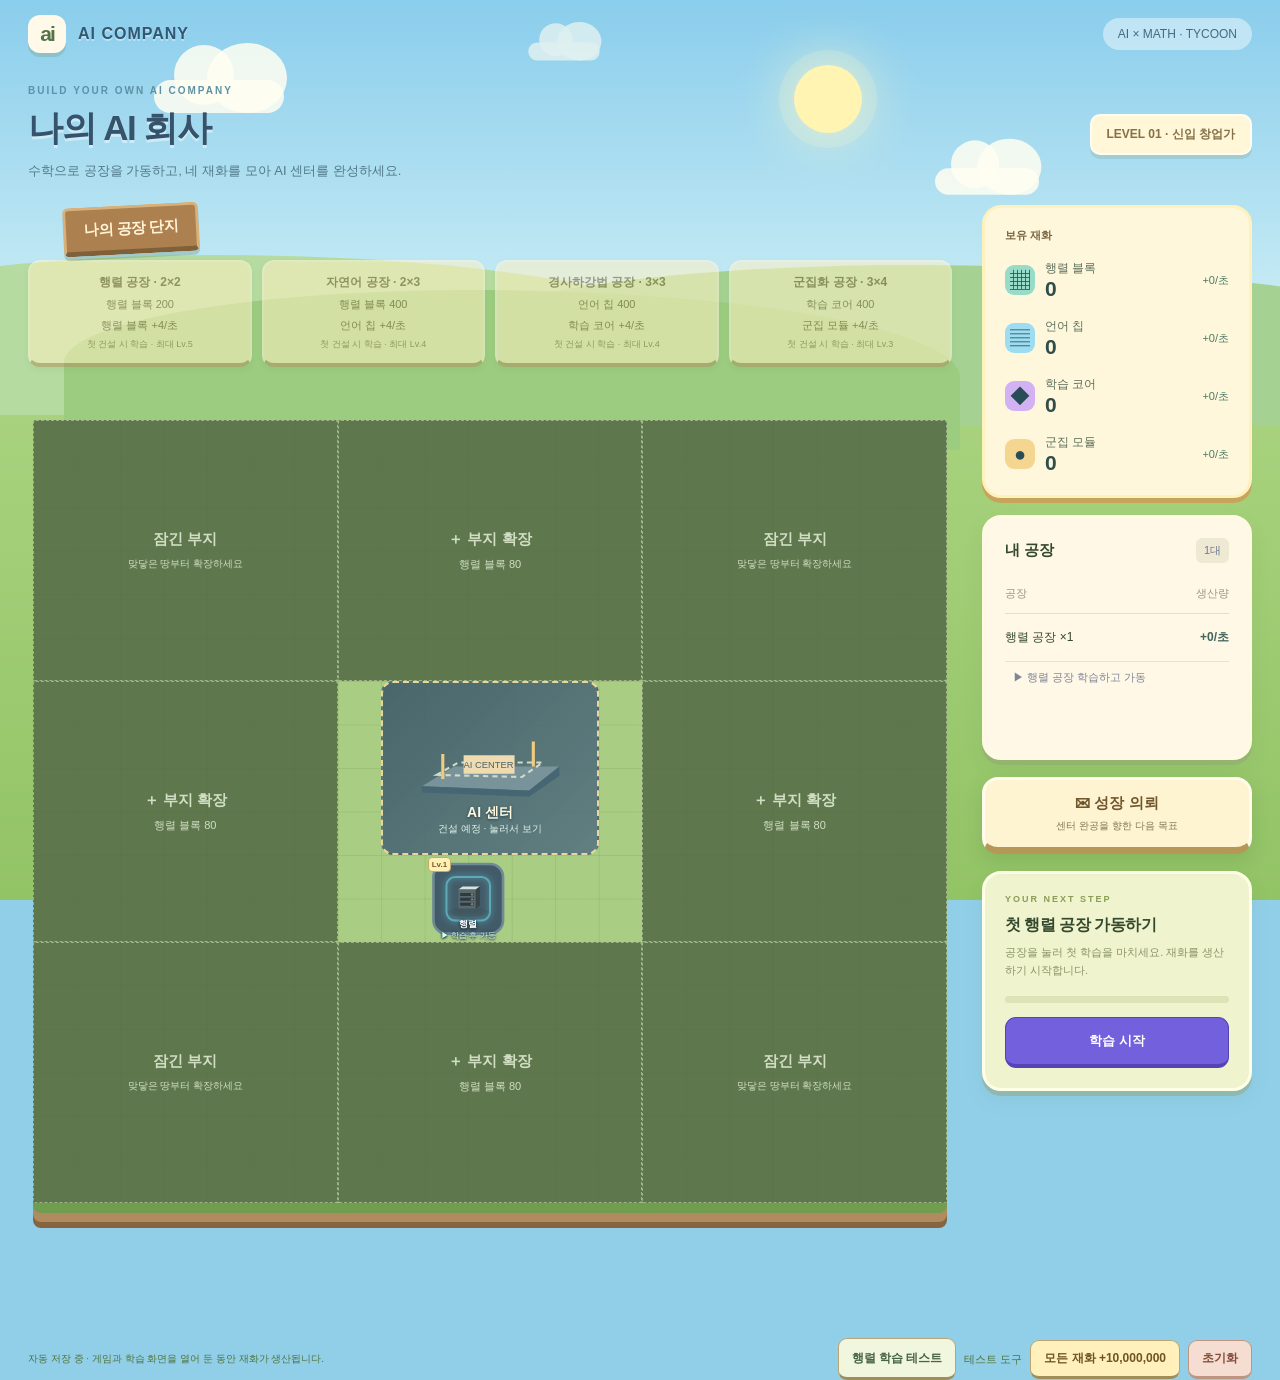
==== commit 5a87cbf5: "Introduce resource economy, AI center construction and guided factory start" ====
--- a/index.html
+++ b/index.html
@@ -42,6 +42,10 @@
 .ground-decor{position:absolute;inset:0;z-index:0;pointer-events:none;overflow:hidden}.ground-decor svg{display:block;width:100%;height:100%;pointer-events:none}
 .income-pop.expense-pop{color:#d44040;text-shadow:0 2px #fff0e8}
 .flow-spark{filter:drop-shadow(0 0 .10px #64e7ff)}.steady-pad,#padArrivalGlow{filter:drop-shadow(0 0 .07px #5de6f7)}
+
+.resource-wallet .label:before{content:none!important}.resource-wallet{background:#fff7dc!important}.resource-row{display:flex;align-items:center;gap:10px;position:relative;margin-top:16px}.resource-row>div{flex:1;min-width:0}.resource-row>div>span{font-size:12px;color:#5c705b}.resource-row strong{display:block;font-size:21px;font-variant-numeric:tabular-nums;color:#304e49;overflow-wrap:anywhere}.resource-row small{font-size:11px;color:#4c7b64}.resource-icon{display:grid;place-items:center;width:30px;height:30px;border-radius:9px;color:#294d56;font-size:20px}.resource-row .income-pop{right:0;top:-7px;font-size:15px}.resource-row .expense-pop{color:#cf4949}
+.center-building{position:absolute;z-index:3;display:flex;align-items:center;justify-content:center;flex-direction:column;border:2px dashed #ead69b;border-radius:12px;background:linear-gradient(135deg,#425e69ed,#597680e6);color:#fff8de;cursor:pointer;padding:5px}.center-building strong{font-size:14px;text-shadow:0 1px 3px #213f4c}.center-building small{font-size:10px;color:#e0f3ed}.center-art{width:90%;height:65%}.center-art svg{width:100%;height:100%}.center-building[data-stage="3"]{border-style:solid;border-color:#a3ebcb;box-shadow:0 0 10px #97e9c47a}.map-building.learning{cursor:pointer}.map-building.learning .facility-art{filter:saturate(.4)}
+#centerDialog{width:min(540px,94vw)}#centerRows{display:grid;gap:12px}.center-resource{border:1px solid #dce3d1;background:#f6f8f0;padding:12px;border-radius:12px}.center-resource>span{float:right;font-size:12px;color:#4c6256}.center-resource .progress{margin:9px 0}.center-resource button{width:100%}.reserve-label{display:flex;align-items:center;gap:8px;margin:16px 0;font-size:13px}#contributeAll{width:100%}#centerCelebration{color:#316b51;font-weight:700}.mission .primary{margin-top:14px;width:100%;font-size:13px}#missionSteps{list-style:none;padding:0;margin:22px 0 0}#missionSteps li{padding:11px 0;border-top:1px solid #e2e7d5;color:#687769}#missionSteps li.done{color:#318263;font-weight:700}#missionDetail{line-height:1.7}#upgradeOffer,#sellOffer{white-space:normal;min-width:230px;max-width:320px;line-height:1.5}.shop-item span{font-size:11px}.land-locked span{white-space:normal;font-size:11px}.map-building .facility-art{height:72%}.map-building.language .facility-art,.map-building.cluster .facility-art{display:flex;align-items:center}.map-building small{white-space:nowrap}.center-building:focus-visible{outline:3px solid #fff5a1}
 </style><link rel="stylesheet" href="matrix-lab.css"><style>
 button{touch-action:manipulation}
 @media(max-width:1100px){main{padding:0 20px}
@@ -69,14 +73,12 @@
 #shop{grid-template-columns:1fr 1fr}}.flow-spark{filter:drop-shadow(0 0 .10px #64e7ff)}.steady-pad,#padArrivalGlow{filter:drop-shadow(0 0 .07px #5de6f7)}
 </style><link rel="stylesheet" href="matrix-lesson.css"><link rel="stylesheet" href="matrix-lesson-2.css"><link rel="stylesheet" href="matrix-lesson-3.css"><link rel="stylesheet" href="matrix-lesson-4.css"></head><body>
 <div class="world-scenery" aria-hidden="true"><div class="sun"></div><div class="cloud"></div><div class="cloud c2"></div><div class="cloud c3"></div><div class="hill"></div><div class="hill h2"></div><div class="hill h3"></div></div><header><div class="brand"><span>ai</span> AI COMPANY</div><div class="tag">AI × MATH · TYCOON</div></header>
-<main><section class="intro"><div><div class="eyebrow">BUILD YOUR OWN AI COMPANY</div><h1>나의 AI 회사</h1><p>의뢰를 해결하고, 공장을 하나씩 가동해 보세요.</p></div><span class="badge">LEVEL 01 · 신입 창업가</span></section>
+<main><section class="intro"><div><div class="eyebrow">BUILD YOUR OWN AI COMPANY</div><h1>나의 AI 회사</h1><p>수학으로 공장을 가동하고, 네 재화를 모아 AI 센터를 완성하세요.</p></div><span class="badge">LEVEL 01 · 신입 창업가</span></section>
 <div class="layout"><section class="campus"><div class="campus-head"><div><h2>나의 공장 단지</h2><span class="mini">작은 공장 하나에서 시작하는 AI 회사</span></div></div><div class="placement-tools"><div id="shop"></div><div class="placement-help"><span id="placementStatus" role="status"></span><button id="resumeLearning" class="secondary" hidden>선택한 공장 학습</button></div></div><div class="map-scroll"><div class="map-stage"><div id="factories" class="factory-grid" tabindex="0" aria-label="21열 18행 배치 지도. 방향키로 이동, Enter로 확정, Escape로 취소"></div><div id="placementActions" hidden><button id="moveFactory" aria-label="공장 이동" title="이동" hidden><svg width="22" height="22" viewBox="0 0 24 24" fill="none" stroke="currentColor" stroke-width="2" stroke-linecap="round" stroke-linejoin="round" aria-hidden="true"><path d="M12 2v20M2 12h20M8 6l4-4 4 4M8 18l4 4 4-4M6 8l-4 4 4 4M18 8l4 4-4 4"/></svg></button><button id="confirmPlacement" aria-label="배치 확정"><svg width="20" height="20" viewBox="0 0 24 24" fill="none" stroke="currentColor" stroke-width="2.5" stroke-linecap="round" stroke-linejoin="round" aria-hidden="true"><path d="M5 12l4 4L19 6"/></svg></button><button id="cancelPlacement" aria-label="배치 취소"><svg width="20" height="20" viewBox="0 0 24 24" fill="none" stroke="currentColor" stroke-width="2.5" stroke-linecap="round" stroke-linejoin="round" aria-hidden="true"><path d="M6 6l12 12M18 6L6 18"/></svg></button><button id="upgradeFactory" aria-label="공장 업그레이드" aria-expanded="false" aria-controls="upgradeOffer" hidden><svg width="20" height="20" viewBox="0 0 24 24" fill="none" stroke="currentColor" stroke-width="2.5" stroke-linecap="round" stroke-linejoin="round" aria-hidden="true"><path d="M12 19V5M6 11l6-6 6 6"/></svg></button><button id="sellFactory" type="button" aria-label="공장 판매" aria-expanded="false" aria-controls="sellOffer" hidden><svg width="20" height="20" viewBox="0 0 24 24" fill="none" stroke="currentColor" stroke-width="2" stroke-linecap="round" stroke-linejoin="round" aria-hidden="true"><path d="M3 6h18M9 6V3h6v3M5 6l1 15h12l1-15M10 10v7M14 10v7"/></svg></button><button id="sellOffer" type="button" hidden></button><button id="upgradeOffer" type="button" hidden></button></div></div></div><i class="tree" aria-hidden="true"></i><i class="tree t2" aria-hidden="true"></i><i class="tree t3" aria-hidden="true"></i></section>
-<aside class="sidebar"><section class="card wallet"><div class="label">보유 자금</div><div class="money"><span id="balance">0</span> <small>원</small></div><div class="stats"><div>해결한 의뢰<strong id="solved">0건</strong></div><div>자동 수익<strong id="income">0원/초</strong></div></div></section><section class="card owned-panel"><div class="topline"><h2>내 공장</h2><span class="mini" id="ownedCount">0 / 4</span></div><div class="list-head"><span>공장</span><span>수익</span></div><div id="owned"></div><p id="emptyOwned" class="empty">첫 공장을 구매하면 여기에 표시돼요.</p></section><div class="request-dock"><button class="primary" id="request">✉ 의뢰 받기<small>문제를 풀고 첫 공장 자금을 모으세요</small></button></div><section class="card mission"><div class="eyebrow">YOUR NEXT STEP</div><h2 id="goalText">첫 공장 구매하기</h2><p id="goalDetail"></p><div class="progress"><div id="bar"></div></div></section></aside></div>
-<footer class="footer"><span id="saveStatus"></span><div class="test-tools" role="group" aria-label="테스트 도구"><span>테스트 도구</span><button id="addTestMoney" type="button">+10,000,000원 추가</button><button id="reset" type="button">초기화</button></div></footer></main>
-<dialog id="questDialog" aria-label="계산 의뢰"><div class="dialog-top"><span>계산 의뢰</span><button class="secondary" data-close="questDialog">닫기 ✕</button></div><section class="card"><div class="topline"><span class="label">계산 업무 <span id="number">01</span></span><span class="reward" id="reward">정답 보상 +100원</span></div>
-<span class="mini">입문 의뢰 · x + a = b</span>
-<div class="problem"><p>다음 식을 만족하는 x를 구하세요.</p><div id="equation" class="equation"></div><form id="form"><label class="answer" for="answer">x = <input id="answer" type="text" inputmode="decimal" autocomplete="off" aria-describedby="feedback" placeholder="정답" required></label><div class="feedback" id="feedback" role="status" aria-live="polite">천천히 풀어도 괜찮아요. 시간 제한은 없어요.</div><div id="hint" class="hint" hidden></div><button id="submit" class="primary" type="submit">정답 제출하기 →</button></form></div>
-<div class="actions"><button class="secondary" id="hintButton">💡 힌트 보기</button><button class="secondary" id="skip">다른 문제 풀기 ↗</button></div><div class="desk"><span class="desk-icon" aria-hidden="true">🧑‍💻</span><div><strong>오늘은 기초 자금을 모으는 날</strong><p>정답을 맞히면 보상이 바로 입금돼요. 틀려도 돈이 줄지 않아요.</p></div></div></section></dialog>
+<aside class="sidebar"><section class="card wallet resource-wallet"><div class="label">보유 재화</div><div id="resourceWallet"><div class="resource-row" data-resource="matrix"><span class="resource-icon" style="background:#98dbc8">▦</span><div><span>행렬 블록</span><strong id="resource-matrix">0</strong></div><small id="rate-matrix">+0/초</small></div><div class="resource-row" data-resource="language"><span class="resource-icon" style="background:#9edcf2">▤</span><div><span>언어 칩</span><strong id="resource-language">0</strong></div><small id="rate-language">+0/초</small></div><div class="resource-row" data-resource="gradient"><span class="resource-icon" style="background:#d3b2f4">◆</span><div><span>학습 코어</span><strong id="resource-gradient">0</strong></div><small id="rate-gradient">+0/초</small></div><div class="resource-row" data-resource="cluster"><span class="resource-icon" style="background:#f4d691">●</span><div><span>군집 모듈</span><strong id="resource-cluster">0</strong></div><small id="rate-cluster">+0/초</small></div></div></section><section class="card owned-panel"><div class="topline"><h2>내 공장</h2><span class="mini" id="ownedCount">0 / 4</span></div><div class="list-head"><span>공장</span><span>생산량</span></div><div id="owned"></div><p id="emptyOwned" class="empty">첫 공장을 구매하면 여기에 표시돼요.</p></section><div class="request-dock"><button class="primary" id="request">✉ 성장 의뢰<small>센터 완공을 향한 다음 목표</small></button></div><section class="card mission"><div class="eyebrow">YOUR NEXT STEP</div><h2 id="goalText">첫 공장 구매하기</h2><p id="goalDetail"></p><div class="progress"><div id="bar"></div></div><button id="goalAction" class="primary">학습 시작</button></section></aside></div>
+<footer class="footer"><span id="saveStatus"></span><div class="test-tools" role="group" aria-label="테스트 도구"><span>테스트 도구</span><button id="addTestMoney" type="button">모든 재화 +10,000,000</button><button id="reset" type="button">초기화</button></div></footer></main>
+<dialog id="questDialog" aria-labelledby="missionCurrent"><div class="dialog-top"><span>센터 건설 프로젝트 · 성장 의뢰</span><button class="secondary" data-close="questDialog">닫기 ✕</button></div><section class="card"><div class="eyebrow">NEXT MISSION</div><h2 id="missionCurrent"></h2><p id="missionDetail"></p><button id="missionAction" class="primary"></button><ul id="missionSteps"></ul></section></dialog>
+<dialog id="centerDialog" aria-labelledby="centerTitle"><div class="dialog-top"><span>최종 목표</span><button class="secondary" data-close="centerDialog">닫기 ✕</button></div><section class="card"><h2 id="centerTitle">AI 센터 건설</h2><p id="centerTotal"></p><div id="centerRows"><section class="center-resource"><strong>행렬 블록</strong><span id="center-paid-matrix"></span><div class="progress"><div id="center-bar-matrix"></div></div><button class="secondary" id="contribute-matrix"></button></section><section class="center-resource"><strong>언어 칩</strong><span id="center-paid-language"></span><div class="progress"><div id="center-bar-language"></div></div><button class="secondary" id="contribute-language"></button></section><section class="center-resource"><strong>학습 코어</strong><span id="center-paid-gradient"></span><div class="progress"><div id="center-bar-gradient"></div></div><button class="secondary" id="contribute-gradient"></button></section><section class="center-resource"><strong>군집 모듈</strong><span id="center-paid-cluster"></span><div class="progress"><div id="center-bar-cluster"></div></div><button class="secondary" id="contribute-cluster"></button></section></div><label class="reserve-label"><input type="checkbox" id="reserveUpgrade" checked> 재화별로 다음 업그레이드 1회분을 남기기</label><button id="contributeAll" class="primary">네 재화 한 번에 투입</button><p id="centerCelebration" role="status" hidden></p></section></dialog>
 <dialog id="learningDialog" aria-labelledby="learningTitle">
 <div class="dialog-top">
 <span>공장 설계 · 학습</span>
@@ -120,18 +122,16 @@
 </dialog>
 <dialog id="landDialog" aria-labelledby="landTitle"><div class="dialog-top"><span>부지 확장</span><button class="secondary" data-close="landDialog" aria-label="닫기">✕</button></div><div class="land-content"><div id="landPreview" aria-hidden="true"></div><h2 id="landTitle">회사를 더 넓혀 볼까요?</h2><p>7 × 6 · 공장을 놓을 공간 42칸 추가</p><strong id="landPrice"></strong><p id="landAfter" role="status"></p><button id="confirmLand" class="primary"></button><button class="secondary" data-close="landDialog">다음에 할게요</button></div></dialog><dialog id="upgradeDialog" aria-labelledby="upgradeTitle"><div class="dialog-top"><span>공장 업그레이드</span><button class="secondary" data-close="upgradeDialog">닫기 ✕</button></div><section class="card"><h2 id="upgradeTitle"></h2><p id="upgradeTopic"></p><div id="upgradePlaceholder" class="upgrade-placeholder">(학습 요소)</div><p id="upgradeSummary"></p><p id="upgradeFeedback" role="status"></p><button id="completeUpgrade" class="primary">완료하고 업그레이드</button><p class="mini">프로토타입: 버튼을 누르면 학습을 완료한 것으로 처리합니다.</p></section></dialog><script>
 'use strict';
-const KEY='ai-company-math-v1', $=id=>document.getElementById(id), names=['','입문','기본','도전'], rewards=[0,100,150,250];
+const KEY='ai-company-math-v1', $=id=>document.getElementById(id), rewards=[0,100,150,250];
 let state={balance:0,solved:0,level:1,history:[],problem:null,factories:{},instances:[]}, storageOK=true;
-try{const raw=JSON.parse(localStorage.getItem(KEY));if(raw&&Number.isSafeInteger(raw.balance)&&raw.balance>=0&&Number.isSafeInteger(raw.solved)&&raw.solved>=0&&[1,2,3].includes(raw.level)&&Array.isArray(raw.history)){state={...state,balance:raw.balance,solved:raw.solved,level:raw.level,history:raw.history.filter(v=>Number.isSafeInteger(v)&&rewards.includes(v)).slice(0,4)};if(raw.factories&&typeof raw.factories==='object') for(const [id,status] of Object.entries(raw.factories)) if(['matrix','gradient','language','cluster'].includes(id)&&['learning','active'].includes(status))state.factories[id]=status;state.instances=Array.isArray(raw.instances)?raw.instances:null;state.testCreditGranted=raw.testCreditGranted===true;state.mapVersion=raw.mapVersion;state.gridCols=raw.gridCols;state.land=Array.isArray(raw.land)?[...new Set(raw.land.filter(v=>Number.isInteger(v)&&v>=0&&v<9))]:null;state.upgradeResearch=Array.isArray(raw.upgradeResearch)?raw.upgradeResearch.filter(v=>typeof v==='string'):[];state.unlocked=Array.isArray(raw.unlocked)?raw.unlocked.filter(v=>['matrix','gradient','language','cluster'].includes(v)):[];const p=raw.problem;if(p&&['a','b','c','d','x'].every(k=>Number.isSafeInteger(p[k])&&Math.abs(p[k])<1000)&&p.a!==p.c&&p.a*p.x+p.b===p.c*p.x+p.d&&typeof p.done==='boolean')state.problem=p}}catch(e){storageOK=false}
+try{const raw=JSON.parse(localStorage.getItem(KEY));if(raw&&Number.isSafeInteger(raw.balance)&&raw.balance>=0&&Number.isSafeInteger(raw.solved)&&raw.solved>=0&&[1,2,3].includes(raw.level)&&Array.isArray(raw.history)){state={...state,balance:raw.balance,solved:raw.solved,level:raw.level,history:raw.history.filter(v=>Number.isSafeInteger(v)&&rewards.includes(v)).slice(0,4)};if(raw.factories&&typeof raw.factories==='object') for(const [id,status] of Object.entries(raw.factories)) if(['matrix','gradient','language','cluster'].includes(id)&&['learning','active'].includes(status))state.factories[id]=status;state.instances=Array.isArray(raw.instances)?raw.instances:null;state.economyVersion=raw.economyVersion;state.resources=raw.resources;state.centerPaid=raw.centerPaid;state.testCreditGranted=raw.testCreditGranted===true;state.mapVersion=raw.mapVersion;state.gridCols=raw.gridCols;state.land=Array.isArray(raw.land)?[...new Set(raw.land.filter(v=>Number.isInteger(v)&&v>=0&&v<9))]:null;state.upgradeResearch=Array.isArray(raw.upgradeResearch)?raw.upgradeResearch.filter(v=>typeof v==='string'):[];state.unlocked=Array.isArray(raw.unlocked)?raw.unlocked.filter(v=>['matrix','gradient','language','cluster'].includes(v)):[];const p=raw.problem;if(p&&['a','b','c','d','x'].every(k=>Number.isSafeInteger(p[k])&&Math.abs(p[k])<1000)&&p.a!==p.c&&p.a*p.x+p.b===p.c*p.x+p.d&&typeof p.done==='boolean')state.problem=p}}catch(e){storageOK=false}
 // Retire saved higher-difficulty quests without resetting earned money or factories.
 if(state.level!==1){state.level=1;state.problem=null}
-function save(){try{localStorage.setItem(KEY,JSON.stringify(state));storageOK=true}catch(e){storageOK=false}$('saveStatus').textContent=storageOK?'진행 상황은 자동 저장됩니다. 자동 수익은 게임 화면을 보고 있을 때 쌓입니다.':'현재 저장할 수 없어요. 창을 닫으면 진행 상황이 사라질 수 있어요.'}
+
 const random=(min,max)=>Math.floor(Math.random()*(max-min+1))+min;
-function newProblem(){state.level=1;let x=random(1,12),a=1,b=random(1,15),c=0;state.problem={a,b,c,d:(a-c)*x+b,x,done:false};save();render();$('answer').focus()}
-function expression(a,b){let s=a===0?'':a===1?'x':a+'x';return s?(s+(b<0?' − '+Math.abs(b):b>0?' + '+b:'')):String(b)}
-function render(){renderBoard();const p=state.problem;$('number').textContent=String(state.solved+(p.done?0:1)).padStart(2,'0');$('equation').textContent=expression(p.a,p.b)+' = '+expression(p.c,p.d);$('reward').textContent='정답 보상 +'+rewards[state.level]+'원';$('answer').value=p.done?p.x:'';$('answer').disabled=p.done;$('answer').required=!p.done;$('submit').textContent=p.done?'다음 의뢰 받기 →':'정답 제출하기 →';$('hint').hidden=true;$('hintButton').disabled=p.done;$('feedback').className='feedback'+(p.done?' success':'');$('feedback').textContent=p.done?'입금 완료! 다음 의뢰에 도전해 보세요.':'천천히 풀어도 괜찮아요. 시간 제한은 없어요.';}
-$('form').addEventListener('submit',e=>{e.preventDefault();if(state.problem.done){newProblem();return}const input=$('answer').value.trim().replace('−','-');if(!/^[+-]?(?:\d+(?:\.\d*)?|\.\d+)$/.test(input)){$('feedback').textContent='답을 숫자로 입력해 주세요.';return}if(Number(input)!==state.problem.x){$('feedback').className='feedback error';$('feedback').textContent='아직 정답이 아니에요. 양쪽에 같은 계산을 하며 다시 풀어 보세요.';$('answer').select();return}state.problem.done=true;const reward=rewards[state.level];state.balance+=reward;state.solved++;state.history.unshift(reward);state.history=state.history.slice(0,4);save();render();showReward(reward);$('feedback').textContent='정답이에요! +'+reward+'원이 입금됐어요.'});
-$('hintButton').addEventListener('click',()=>{const p=state.problem,h=$('hint');h.hidden=!h.hidden;h.textContent=state.level===1?'양변에서 '+p.b+'을 빼 보세요. x = '+p.d+' − '+p.b:state.level===2?'양변에서 '+p.b+'을 빼면 '+p.a+'x = '+(p.d-p.b)+'입니다. 이제 양변을 '+p.a+'로 나누세요.':'양변에서 '+p.c+'x와 '+p.b+'을 빼면 '+(p.a-p.c)+'x = '+(p.d-p.b)+'입니다. 양변을 '+(p.a-p.c)+'로 나누세요.'});
+
+
+
 
 const factories=[
 {id:'matrix',name:'행렬 공장',cost:1000,rate:30,period:1000,payout:30,description:'여러 입력에 가중치를 곱하고 더하면 신경망의 출력 하나를 계산할 수 있어요.',question:'입력 벡터: [2, 3]\n가중치: [4, 1]\n출력 = 2 × 4 + 3 × 1 = ?',answer:11,hint:'두 곱셈을 먼저 계산한 뒤 더하세요.'},
@@ -141,53 +141,40 @@
 ];
 
 const TOPICS={matrix:['연립방정식의 계수 정리','흑백 이미지의 행렬 표현','행렬 연산으로 이미지 값 변경','행렬 곱셈으로 그림 뒤집기','여러 입력의 일괄 계산'],language:['형태소와 단어 집합','단어 빈도 벡터','문장 유사도 비교','단어 순서와 문맥 표현'],gradient:['기울기를 따라 손실 줄이기','학습률과 학습 경로','여러 가중치 조정','지역 최솟값과 전역 최솟값'],cluster:['거리·평균과 K-means','군집 수 비교','초기 중심에 따른 결과 비교']};
-const COLS=21,ROWS=18,SIZES={matrix:2,gradient:4,language:3,cluster:5};
+const COLS=21,ROWS=18,SIZES={matrix:{w:2,h:2},language:{w:2,h:3},gradient:{w:3,h:3},cluster:{w:3,h:4}};
+const CENTER={cell:6*21+8};
 let selectedFactory=null,selectedInstance=null,placing=null,moving=null,preview=null,dragging=false,selectedBuilding=null,upgradeOfferFor=null,sellOfferFor=null;
-const LAND_PRICES=[2000,8000,30000,100000,300000,1000000,3000000,10000000];
+
 function landTile(cell){return Math.floor(Math.floor(cell/COLS)/6)*3+Math.floor(cell%COLS/7)}
 function ownsCell(cell){return !Array.isArray(state.land)||state.land.includes(landTile(cell))}
 function adjacentLand(id){return Number.isInteger(id)&&id>=0&&id<9&&!state.land.includes(id)&&state.land.some(v=>Math.abs(Math.floor(v/3)-Math.floor(id/3))+Math.abs(v%3-id%3)===1)}
-function landCost(){return LAND_PRICES[state.land.length-1]??Infinity}
-function migrateLand(){
- if(Array.isArray(state.land)&&state.land.length)return;
- const owned=new Set([4]);
- for(const v of state.instances){if(v.cell<0)continue;for(let y=0;y<SIZES[v.type];y++)for(let x=0;x<SIZES[v.type];x++)owned.add(landTile(v.cell+y*COLS+x))}
- const plan=roadPlan(state.instances);for(const path of plan.paths)for(const c of path)owned.add(landTile(c));
- // Preserve existing factories; connect isolated legacy parcels to the central starting parcel.
- for(const id of [...owned]){let row=1,col=1;while(row!==Math.floor(id/3)){row+=row<Math.floor(id/3)?1:-1;owned.add(row*3+col)}while(col!==id%3){col+=col<id%3?1:-1;owned.add(row*3+col)}}
- state.land=[...owned];
-}
-function updateLandButtons(){document.querySelectorAll('[data-land]').forEach(b=>{const id=Number(b.dataset.land),near=adjacentLand(id),cost=landCost();b.disabled=!near||state.balance<cost||!!(placing||moving);b.classList.toggle('affordable',near&&state.balance>=cost);b.innerHTML=near?'<strong>＋ 부지 구매</strong><span>'+cost.toLocaleString('ko-KR')+'원</span>':'<strong>잠긴 부지</strong><small>맞닿은 땅부터 구매하세요</small>'})}
+
+
+
 function renderLand(){for(let id=0;id<9;id++){if(state.land.includes(id))continue;const b=document.createElement('button');b.type='button';b.className='land-locked';b.dataset.land=id;b.style.left=(id%3*100/3)+'%';b.style.top=(Math.floor(id/3)*100/3)+'%';b.addEventListener('click',e=>{e.stopPropagation();buyLand(id)});$('factories').append(b)}updateLandButtons()}
 let pendingLand=null;
-function buyLand(id){if(placing||moving||!adjacentLand(id)||state.balance<landCost())return;const cost=landCost();state.balance-=cost;moneyPop(-cost);state.land.push(id);save();renderBoard()}
-function confirmLandPurchase(){const id=pendingLand;if(id===null||placing||moving||!adjacentLand(id))return;const cost=landCost();if(state.balance<cost){$('landAfter').textContent='자금이 부족해요.';return}state.balance-=cost;moneyPop(-cost);state.land.push(id);pendingLand=null;$('landDialog').close();save();renderBoard()}
+
+
 $('confirmLand').addEventListener('click',confirmLandPurchase);
 $('landDialog').addEventListener('close',()=>{pendingLand=null});
-function fits(type,cell,ignore=null,list=state.instances){if(!Number.isInteger(cell)||cell<0)return false;const size=SIZES[type],x=cell%COLS,y=Math.floor(cell/COLS);if(x+size>COLS||y+size>ROWS)return false;for(let yy=0;yy<size;yy++)for(let xx=0;xx<size;xx++)if(!ownsCell(cell+yy*COLS+xx))return false;return !list.some(v=>{if(v.uid===ignore||v.cell<0)return false;const n=SIZES[v.type],vx=v.cell%COLS,vy=Math.floor(v.cell/COLS);return x<vx+n&&x+size>vx&&y<vy+n&&y+size>vy})}
+
 function firstSpace(type,ignore=null,list=state.instances){for(let c=0;c<COLS*ROWS;c++)if(fits(type,c,ignore,list))return c;return -1}
-if(state.instances===null||(!state.instances.length&&Object.keys(state.factories).length))state.instances=Object.entries(state.factories).map(([type,status],i)=>({uid:'legacy-'+i,type,status,cell:i*2}));
-// Convert old parcel-relative coordinates once; keep ownership and investment records.
-if(state.gridCols!==COLS){for(const v of state.instances){if(!v||!Number.isInteger(v.cell)||v.cell<0)continue;const x=v.cell%24,y=Math.floor(v.cell/24);v.cell=y*COLS+Math.floor(x/8)*7+Math.min(x%8,6)}state.gridCols=COLS}
-const valid=[],identities=new Set();for(const v of state.instances){if(!v||!SIZES[v.type]||!['learning','active'].includes(v.status)||typeof v.uid!=='string'||identities.has(v.uid))continue;identities.add(v.uid);if(Number.isInteger(v.level)&&v.level<=5&&v.level>TOPICS[v.type].length){const base= factories.find(f=>f.id===v.type).cost;for(let l=TOPICS[v.type].length;l<v.level;l++)state.balance+=Math.round(base*.6*2.5**(l-1))}v.level=Number.isInteger(v.level)&&v.level>=1&&v.level<=5?Math.min(v.level,TOPICS[v.type].length):1;if(state.mapVersion!==2||!fits(v.type,v.cell,null,valid))v.cell=firstSpace(v.type,null,valid);valid.push(v)}state.instances=valid;state.mapVersion=2;state.factories={};state.unlocked=[...new Set([...(state.unlocked||[]),...state.instances.filter(v=>v.status==='active').map(v=>v.type)])];for(const item of state.instances)if(state.unlocked.includes(item.type))item.status='active';
-state.upgradeResearch=state.upgradeResearch||[];for(const item of state.instances)for(let l=2;l<=levelOf(item);l++){const key=item.type+':'+l;if(!state.upgradeResearch.includes(key))state.upgradeResearch.push(key)}
-migrateLand();
 function maxLevel(item){return TOPICS[item.type].length}
 function levelLabel(item){return levelOf(item)>=maxLevel(item)?'Lv. Max':'Lv.'+levelOf(item)}
 function levelOf(item){return item.level||1}
-const LEVEL_INCOME={matrix:[30,200,1500,8000,40000],language:[400,3000,18000,90000],gradient:[5000,20000,60000,160000],cluster:[60000,120000,240000]};
+const LEVEL_INCOME={matrix:[4,80,1600,32000,640000],language:[4,80,1600,32000],gradient:[4,80,1600,32000],cluster:[4,80,1600]};
 function itemRate(item){return LEVEL_INCOME[item.type][levelOf(item)-1]}
 function itemPayout(item){return itemRate(item)*factories.find(f=>f.id===item.type).period/1000}
-function upgradeCost(item){return levelOf(item)>=maxLevel(item)?0:LEVEL_INCOME[item.type][levelOf(item)]*200}
-function investedAmount(item){if(Number.isSafeInteger(item.invested)&&item.invested>=0)return item.invested;let amount=factories.find(f=>f.id===item.type).cost;for(let level=1;level<levelOf(item);level++)amount+=upgradeCost({...item,level});return amount}
-function saleValue(item){return Math.floor(investedAmount(item)/2)}
-for(const item of state.instances)item.invested=investedAmount(item);
-function sellFactory(uid){const item=state.instances.find(v=>v.uid===uid);if(!item||placing||moving||sellOfferFor!==uid)return;const refund=saleValue(item);processIncome();state.instances=state.instances.filter(v=>v.uid!==uid);schedules.delete(uid);state.balance+=refund;save();cancelPlacement();moneyPop(refund)}
+
+
+
+
+
 $('sellFactory').addEventListener('click',()=>{sellOfferFor=sellOfferFor===selectedBuilding?null:selectedBuilding;upgradeOfferFor=null;renderPreview()});
 $('sellOffer').addEventListener('click',()=>sellFactory(selectedBuilding));
-function income(){return state.instances.reduce((n,v)=>n+(v.status==='active'&&v.cell>=0?itemRate(v):0),0)}
-function updateMoney(){renderUpgradeOffer();updateLandButtons();$('balance').textContent=state.balance.toLocaleString('ko-KR');$('solved').textContent=state.solved+'건';$('income').textContent=income()+'원/초';document.querySelectorAll('[data-shop]').forEach(b=>{const f=factories.find(v=>v.id===b.dataset.shop);b.disabled=state.balance<f.cost||firstSpace(f.id)<0});const used=state.instances.reduce((n,v)=>n+(v.cell>=0?SIZES[v.type]**2:0),0);$('goalDetail').textContent=used+' / '+state.land.length*42+'칸 사용 · 부지 '+state.land.length+' / 9';$('bar').style.width=used/(state.land.length*42)*100+'%'}
-function footprintStyle(node,type,cell){const size=SIZES[type];node.style.left=(cell%COLS)/COLS*100+'%';node.style.top=Math.floor(cell/COLS)/ROWS*100+'%';node.style.width=size/COLS*100+'%';node.style.height=size/ROWS*100+'%'}
+
+
+
 function kmeansArtwork(item){
  const level=item.level||1;
  let a='<ellipse cx="60" cy="79" rx="47" ry="9" fill="#253f49" opacity=".2"/>';
@@ -258,26 +245,20 @@
  }
  return '<span class="facility-art"><svg viewBox="0 0 120 100" aria-hidden="true">'+art+'</svg></span>';
 }
-function renderBoard(){syncSchedules();updateMoney();$('shop').replaceChildren();for(const f of factories){const b=document.createElement('button');b.className='shop-item'+(placing===f.id?' chosen':'');b.dataset.shop=f.id;b.disabled=state.balance<f.cost||firstSpace(f.id)<0;b.innerHTML='<strong>'+f.name+' · '+SIZES[f.id]+'×'+SIZES[f.id]+'</strong><span>'+f.cost.toLocaleString('ko-KR')+'원 · +'+f.rate.toLocaleString('ko-KR')+'/초</span><span>'+f.period/1000+'초마다 '+f.payout.toLocaleString('ko-KR')+'원</span><em>'+(state.unlocked.includes(f.id)?'해금 완료 · 즉시 가동':'첫 구매 시 학습')+' · 최대 Lv.'+TOPICS[f.id].length+'</em>';b.addEventListener('click',()=>{selectedBuilding=null;placing=f.id;moving=null;preview=firstSpace(f.id);renderBoard()});$('shop').append(b)}
-$('factories').replaceChildren();renderLand();$('factories').classList.toggle('editing',!!(placing||moving));for(const item of state.instances){if(item.cell<0)continue;const f=factories.find(v=>v.id===item.type),button=document.createElement('button');button.className='map-building '+item.type+' '+item.status+(moving===item.uid?' relocating':'')+(selectedBuilding===item.uid?' selected':'');button.dataset.uid=item.uid;button.setAttribute('aria-label',f.name+' '+SIZES[item.type]+'×'+SIZES[item.type]+' 선택');footprintStyle(button,item.type,item.cell);button.innerHTML=factoryArtwork(item)+'<span class="building-label">'+f.name.replace(' 공장','')+'</span><small>'+(item.status==='active'?'+'+(itemPayout(item)).toLocaleString('ko-KR')+' / '+f.period/1000+'초':'학습 중')+'</small><span class="level-badge">'+levelLabel(item)+'</span>';button.addEventListener('click',()=>{if(placing||moving)return;selectBuilding(item.uid)});$('factories').append(button)}
-$('owned').replaceChildren();for(const f of factories){const items=state.instances.filter(v=>v.type===f.id);if(!items.length)continue;const active=items.filter(v=>v.status==='active'&&v.cell>=0).length;const row=document.createElement('div');row.className='owned-row';const title=document.createElement('span');title.textContent=f.name+' ×'+items.length;const rate=document.createElement('strong');rate.textContent='+'+items.reduce((sum,v)=>sum+(v.status==='active'&&v.cell>=0?itemRate(v):0),0).toLocaleString('ko-KR')+'/초';row.append(title,rate);$('owned').append(row);const pending=items.find(v=>v.status==='learning');if(pending){const b=document.createElement('button');b.className='secondary';b.textContent='학습 대기 '+(items.length-active)+'대 · 이어하기';b.addEventListener('click',()=>openLearning(pending.uid));$('owned').append(b)}}
-
-for(const item of state.instances.filter(v=>v.cell<0)){const b=document.createElement('button');b.className='secondary';b.textContent=factories.find(f=>f.id===item.type).name+' · 보관 중 / 배치';b.addEventListener('click',()=>{selectedBuilding=null;moving=item.uid;placing=null;preview=firstSpace(item.type,item.uid);renderBoard()});$('owned').append(b)}
-$('ownedCount').textContent=state.instances.length+'대';$('emptyOwned').hidden=state.instances.length>0;$('goalText').textContent=state.instances.length?'서버 단지 확장하기':'첫 공장 배치하기';const selected=state.instances.find(v=>v.uid===(selectedBuilding||moving));$('resumeLearning').hidden=!selected||selected.status!=='learning';renderPreview();}
-function oddFactoryPortals(v){const n=SIZES[v.type],m=(n-1)/2,x=v.cell%COLS,y=Math.floor(v.cell/COLS);return [(y)*COLS+x+m,(y+n-1)*COLS+x+m,(y+m)*COLS+x,(y+m)*COLS+x+n-1]}
-function evenFactoryPortals(v){const n=SIZES[v.type],x=v.cell%COLS,y=Math.floor(v.cell/COLS),result=[];for(const m of [n/2-1,n/2])result.push(y*COLS+x+m,(y+n-1)*COLS+x+m,(y+m)*COLS+x,(y+m)*COLS+x+n-1);return [...new Set(result)]}
-function factoryPortals(v){return SIZES[v.type]%2?oddFactoryPortals(v):evenFactoryPortals(v)}
-function allFactoryPortals(v){const n=SIZES[v.type],x=v.cell%COLS,y=Math.floor(v.cell/COLS),result=new Set(factoryPortals(v));for(let i=0;i<n;i++){result.add(y*COLS+x+i);result.add((y+n-1)*COLS+x+i);result.add((y+i)*COLS+x);result.add((y+i)*COLS+x+n-1)}return [...result]}
-function connectorGeometry(v,inside,outside){const n=SIZES[v.type],x=v.cell%COLS,y=Math.floor(v.cell/COLS),cx=inside%COLS+.5,cy=Math.floor(inside/COLS)+.5,ox=outside%COLS+.5,oy=Math.floor(outside/COLS)+.5;let edge,normal,min,max;
-if(oy<y){edge={x:cx,y:y+.2};normal={x:0,y:-1};min=x+.2;max=x+n-.2}else if(oy>y+n){edge={x:cx,y:y+n-.2};normal={x:0,y:1};min=x+.2;max=x+n-.2}else if(ox<x){edge={x:x+.2,y:cy};normal={x:-1,y:0};min=y+.2;max=y+n-.2}else if(ox>x+n){edge={x:x+n-.2,y:cy};normal={x:1,y:0};min=y+.2;max=y+n-.2}else return null;
-return {edge,normal,min,max,center:normal.x?cy:cx};}
-function blendEntrance(g,low,high){const horizontal=g.normal.x!==0;const pt=(distance,offset)=>{const x=g.edge.x+g.normal.x*distance+(horizontal?0:offset),y=g.edge.y+g.normal.y*distance+(horizontal?offset:0);return x+','+y};return 'M '+pt(-.3,-low)+' C '+pt(.12,-low)+' '+pt(.1,-.25)+' '+pt(.55,-.25)+' L '+pt(.55,.25)+' C '+pt(.1,.25)+' '+pt(.12,high)+' '+pt(-.3,high)+' Z'}
-function oddFactoryEntrance(v,inside,outside){const g=connectorGeometry(v,inside,outside);return g?blendEntrance(g,.52,.52):''}
-function evenFactoryEntrance(v,inside,outside){const g=connectorGeometry(v,inside,outside);if(!g)return '';/* Clip each shoulder separately to this pad: no horns at an off-center door. */return blendEntrance(g,Math.min(.52,g.center-g.min),Math.min(.52,g.max-g.center))}
+
+
+
+
+
+
+
+
+
 function roadPlan(items){
 const placed=items.filter(v=>v.cell>=0),blocked=new Set();
-const cells=v=>{const result=[],size=SIZES[v.type];for(let y=0;y<size;y++)for(let x=0;x<size;x++)result.push(v.cell+y*COLS+x);return result};
+const cells=v=>{const result=[],size=SIZES[v.type];for(let y=0;y<size.h;y++)for(let x=0;x<size.w;x++)result.push(v.cell+y*COLS+x);return result};
 for(const v of placed)for(const c of cells(v))blocked.add(c);
+for(let y=0;y<4;y++)for(let x=0;x<5;x++)blocked.add(CENTER.cell+y*COLS+x);
 const network=new Set(),fallbackNetwork=new Set(),paths=[],connected=[];
 // The first factory seeds the network; no fixed entrance or reserved ground cell.
 const seed=placed[0];if(seed){for(const c of factoryPortals(seed))network.add(c);for(const c of allFactoryPortals(seed))fallbackNetwork.add(c);connected.push(seed.uid)}
@@ -339,7 +320,7 @@
  const graph=new Map();
  const edge=(a,b)=>{if(a===b)return;if(!graph.has(a))graph.set(a,new Set());if(!graph.has(b))graph.set(b,new Set());graph.get(a).add(b);graph.get(b).add(a)};
  for(const path of plan.paths)for(let i=1;i<path.length;i++)edge(path[i-1],path[i]);
- for(const v of items.filter(v=>v.cell>=0)){const n=SIZES[v.type],ring=[];for(let x=0;x<n;x++)ring.push(v.cell+x);for(let y=1;y<n;y++)ring.push(v.cell+y*COLS+n-1);for(let x=n-2;x>=0;x--)ring.push(v.cell+(n-1)*COLS+x);for(let y=n-2;y>0;y--)ring.push(v.cell+y*COLS);for(let i=0;i<ring.length;i++)edge(ring[i],ring[(i+1)%ring.length])}
+ for(const v of items.filter(v=>v.cell>=0)){const n=SIZES[v.type],ring=[];for(let x=0;x<n.w;x++)ring.push(v.cell+x);for(let y=1;y<n.h;y++)ring.push(v.cell+y*COLS+n.w-1);for(let x=n.w-2;x>=0;x--)ring.push(v.cell+(n.h-1)*COLS+x);for(let y=n.h-2;y>0;y--)ring.push(v.cell+y*COLS);for(let i=0;i<ring.length;i++)edge(ring[i],ring[(i+1)%ring.length])}
  // Traverse shared junction nodes, never restart a particle on a separate road segment.
  const visited=new Set(),tours=[];const key=(a,b)=>a<b?a+':'+b:b+':'+a;
  for(const start of graph.keys()){if([...graph.get(start)].every(n=>visited.has(key(start,n))))continue;const tour=[start];function walk(at){for(const next of graph.get(at)){const k=key(at,next);if(visited.has(k))continue;visited.add(k);tour.push(next);walk(next);tour.push(at)}}walk(start);tours.push(tour)}
@@ -348,11 +329,11 @@
 let electricFrameHandle;
 const electricEpoch=performance.now();
 function dataFlowLights(items,plan){
- const rings=items.filter(v=>v.cell>=0).map(v=>{const n=SIZES[v.type];return '<rect data-pad="'+v.uid+'" x="'+(v.cell%COLS+.5)+'" y="'+(Math.floor(v.cell/COLS)+.5)+'" width="'+(n-1)+'" height="'+(n-1)+'" rx=".2"/>'}).join('');
+ const rings=items.filter(v=>v.cell>=0).map(v=>{const n=SIZES[v.type];return '<rect data-pad="'+v.uid+'" x="'+(v.cell%COLS+.5)+'" y="'+(Math.floor(v.cell/COLS)+.5)+'" width="'+(n.w-1)+'" height="'+(n.h-1)+'" rx=".2"/>'}).join('');
  return '<g fill="none" stroke="#6ccbd8" stroke-width=".045" opacity=".7" class="steady-pad">'+rings+'</g><g id="padArrivalGlow" fill="none" stroke="#b9faff" stroke-width=".09">'+rings+'</g><g id="electricPackets"></g>';
 }
 function animateElectricity(items,plan){
- cancelAnimationFrame(electricFrameHandle);const tours=dataFlowCircuit(items,plan),pads=new Map();for(const v of items){if(v.cell<0)continue;for(let y=0;y<SIZES[v.type];y++)for(let x=0;x<SIZES[v.type];x++)pads.set(v.cell+y*COLS+x,v.uid)}
+ cancelAnimationFrame(electricFrameHandle);const tours=dataFlowCircuit(items,plan),pads=new Map();for(const v of items){if(v.cell<0)continue;for(let y=0;y<SIZES[v.type].h;y++)for(let x=0;x<SIZES[v.type].w;x++)pads.set(v.cell+y*COLS+x,v.uid)}
  function position(tour,d){const len=tour.length-1;d=((d%len)+len)%len;const i=Math.floor(d),f=d-i,a=tour[i],b=tour[i+1];return {x:a%COLS+.5+(b%COLS-a%COLS)*f,y:Math.floor(a/COLS)+.5+(Math.floor(b/COLS)-Math.floor(a/COLS))*f,a,b,f}}
  const arrivals=new Map(tours.map(tour=>[tour,tour.slice(0,-1).map((from,edge)=>({from,to:tour[edge+1],edge})).filter(v=>pads.has(v.to)&&pads.get(v.from)!==pads.get(v.to))]));
  window.renderElectricFrame=function(seconds){const packets=[],padBrightness=new Map();
@@ -381,20 +362,14 @@
  const reduced=matchMedia('(prefers-reduced-motion: reduce)').matches;window.renderElectricFrame(reduced?0:(performance.now()-electricEpoch)/1000);if(reduced||previewType()||!plan.paths.length)return;let last=0;function frame(now){if(!document.hidden&&now-last>=33){window.renderElectricFrame((now-electricEpoch)/1000);last=now}electricFrameHandle=requestAnimationFrame(frame)}electricFrameHandle=requestAnimationFrame(frame);
 }
 
-function drawRoads(){const old=$('roadLayer');if(old)old.remove();const editing=!!previewType(),items=editing?previewLayout():state.instances,plan=roadPlan(items);const layer=document.createElement('div');layer.id='roadLayer';layer.className='road-layer'+(editing?' road-preview':'');layer.setAttribute('aria-hidden','true');const shapes=plan.paths.map(path=>roadShape(path,items));const lines=shapes.map(v=>'<path d="'+v.d+'"/>').join('');const joins=shapes.flatMap(v=>v.joins).map(d=>'<path d="'+d+'"/>').join('');const innerCorners=innerRoadCorners(plan.paths);const junctions=[...plan.network].filter(c=>!plan.blocked.has(c)).map(c=>'<circle cx="'+(c%COLS+.5)+'" cy="'+(Math.floor(c/COLS)+.5)+'" r="0.3"/>').join('');const pads=items.filter(v=>v.cell>=0).map(v=>'<rect x="'+(v.cell%COLS+.2)+'" y="'+(Math.floor(v.cell/COLS)+.2)+'" width="'+(SIZES[v.type]-.4)+'" height="'+(SIZES[v.type]-.4)+'" rx="0.3"/>').join('');layer.innerHTML='<svg viewBox="0 0 '+COLS+' '+ROWS+'" preserveAspectRatio="none"><g fill="#435b68" stroke="#708b96" stroke-width=".06">'+pads+'</g><g fill="none" stroke="#435b68" stroke-width=".34" stroke-linecap="round" stroke-linejoin="round">'+lines+'</g>'+dataFlowLights(items,plan)+'</svg>';$('factories').append(layer);renderGroundDecor(items,plan);animateElectricity(items,plan);return plan;}
+function drawRoads(){const old=$('roadLayer');if(old)old.remove();const editing=!!previewType(),items=editing?previewLayout():state.instances,plan=roadPlan(items);const layer=document.createElement('div');layer.id='roadLayer';layer.className='road-layer'+(editing?' road-preview':'');layer.setAttribute('aria-hidden','true');const shapes=plan.paths.map(path=>roadShape(path,items));const lines=shapes.map(v=>'<path d="'+v.d+'"/>').join('');const joins=shapes.flatMap(v=>v.joins).map(d=>'<path d="'+d+'"/>').join('');const innerCorners=innerRoadCorners(plan.paths);const junctions=[...plan.network].filter(c=>!plan.blocked.has(c)).map(c=>'<circle cx="'+(c%COLS+.5)+'" cy="'+(Math.floor(c/COLS)+.5)+'" r="0.3"/>').join('');const pads=items.filter(v=>v.cell>=0).map(v=>'<rect x="'+(v.cell%COLS+.2)+'" y="'+(Math.floor(v.cell/COLS)+.2)+'" width="'+(SIZES[v.type].w-.4)+'" height="'+(SIZES[v.type].h-.4)+'" rx="0.3"/>').join('');layer.innerHTML='<svg viewBox="0 0 '+COLS+' '+ROWS+'" preserveAspectRatio="none"><g fill="#435b68" stroke="#708b96" stroke-width=".06">'+pads+'</g><g fill="none" stroke="#435b68" stroke-width=".34" stroke-linecap="round" stroke-linejoin="round">'+lines+'</g>'+dataFlowLights(items,plan)+'</svg>';$('factories').append(layer);renderGroundDecor(items,plan);animateElectricity(items,plan);return plan;}
 function previewType(){return placing||state.instances.find(v=>v.uid===moving)?.type}
-function renderPreview(){renderUpgradeOffer();const previous=$('placementGhost');if(previous)previous.remove();const editing=!!previewType(),up=state.instances.find(v=>v.uid===selectedBuilding),type=previewType()||up?.type;const roads=drawRoads();$('placementActions').hidden=!type;$('confirmPlacement').hidden=!editing;$('cancelPlacement').hidden=!editing;$('moveFactory').hidden=editing||!up;$('sellFactory').hidden=editing||!up;$('sellFactory').title=up?'판매 시 '+saleValue(up).toLocaleString('ko-KR')+'원 반환':'';$('cancelPlacement').setAttribute('aria-label',editing?'배치 취소':'선택 해제');$('upgradeFactory').hidden=editing||!up||up.status!=='active'||levelOf(up)>=maxLevel(up);$('upgradeFactory').disabled=!!up&&levelOf(up)>=maxLevel(up);$('upgradeFactory').title=up?(levelOf(up)>=maxLevel(up)?'Lv. Max · 연구 완료':'Lv.'+(levelOf(up)+1)+' 업그레이드 · '+upgradeCost(up).toLocaleString('ko-KR')+'원'):'';if(!type){$('placementStatus').textContent='';return}const size=SIZES[type],cell=Math.max(0,editing?(preview??0):up.cell);$('placementActions').style.left='clamp('+(($('upgradeOffer').hidden&&$('sellOffer').hidden)?72:125)+'px, '+((cell%COLS+size/2)/COLS*100)+'%, calc(100% - '+(($('upgradeOffer').hidden&&$('sellOffer').hidden)?72:125)+'px))';$('placementActions').style.top=(Math.min(ROWS,Math.floor(cell/COLS)+size)/ROWS*100)+'%';if(!editing){$('placementStatus').textContent='';return}const ok=fits(type,preview,moving)&&roads.missing.length===0;const ghost=document.createElement('div');ghost.id='placementGhost';ghost.className='placement-ghost '+(ok?'valid':'invalid');if(preview!==null&&preview>=0){footprintStyle(ghost,type,preview);ghost.textContent=SIZES[type]+' × '+SIZES[type];$('factories').append(ghost)}$('confirmPlacement').disabled=!ok||!!(placing&&state.balance<factories.find(f=>f.id===type).cost);$('placementStatus').textContent=ok?'흐린 회청색은 예상 받침대와 연결 전선입니다. ✓로 확정하세요.':'배치 불가: 공장 겹침, 미구매 부지, 맵 경계 또는 연결할 길 공간을 확인하세요.'}
+
 function selectBuilding(uid){selectedBuilding=uid;upgradeOfferFor=null;sellOfferFor=null;document.querySelectorAll('.map-building[data-uid]').forEach(node=>node.classList.toggle('selected',node.dataset.uid===uid));const item=state.instances.find(v=>v.uid===uid);$('resumeLearning').hidden=!item||item.status!=='learning';renderPreview()}
 $('factories').addEventListener('click',e=>{if(placing||moving||!selectedBuilding||e.target.closest('.map-building,[data-land]'))return;selectBuilding(null)});
 function cancelPlacement(){sellOfferFor=null;upgradeOfferFor=null;selectedBuilding=null;dragging=false;placing=null;moving=null;preview=null;renderBoard()}
-function confirmPlacement(){const type=previewType();if(!type||!fits(type,preview,moving)||roadPlan(previewLayout()).missing.length)return;let uid=null;if(moving){const item=state.instances.find(v=>v.uid===moving);if(!item)return;item.cell=preview}else{const f=factories.find(v=>v.id===type);if(state.balance<f.cost)return;state.balance-=f.cost;moneyPop(-f.cost);uid=Date.now().toString(36)+'-'+Math.random().toString(36).slice(2);state.instances.push({uid,type,status:state.unlocked.includes(type)?'active':'learning',cell:preview,invested:f.cost})}selectedBuilding=null;placing=null;moving=null;preview=null;save();renderBoard();if(uid)openLearning(uid)}
-function pointerCell(e){
- const r=$('factories').getBoundingClientRect(),size=SIZES[previewType()]||1;
- // Snap the footprint center to the pointer, then keep the whole factory on the map.
- const x=Math.max(0,Math.min(COLS-size,Math.round((e.clientX-r.left)/r.width*COLS-size/2)));
- const y=Math.max(0,Math.min(ROWS-size,Math.round((e.clientY-r.top)/r.height*ROWS-size/2)));
- return y*COLS+x;
-}
+
+
 $('factories').addEventListener('pointerdown',e=>{if(e.button!==0||e.target.closest('[data-land]')||!previewType())return;dragging=true;preview=pointerCell(e);$('factories').setPointerCapture(e.pointerId);renderPreview();e.preventDefault()});
 $('factories').addEventListener('pointermove',e=>{if(dragging){preview=pointerCell(e);renderPreview()}});
 $('factories').addEventListener('pointerup',()=>{dragging=false});$('factories').addEventListener('pointercancel',()=>{dragging=false});
@@ -412,7 +387,7 @@
    return;
  }
  MatrixLesson.deactivate();
- $('learningDialog').classList.remove('matrix-tutorial');$('mtGuide').hidden=true;$('mtNav').hidden=true;$('mtTestLevels').hidden=true;$('learningForm').hidden=false;$('learningForm').querySelector('label').hidden=true;$('learningForm').querySelector('button').textContent='완료하고 가동하기 →';
+ $('learningDialog').classList.remove('matrix-tutorial');$('mtGuide').hidden=true;$('mtNav').hidden=true;$('mtTestLevels').hidden=true;$('learningForm').hidden=false;$('learningForm').querySelector('label').hidden=true;$('learningForm').querySelector('button').disabled=false;$('learningForm').querySelector('button').textContent='완료하고 가동하기 →';
  const f=factories.find(v=>v.id===item.type);selectedInstance=uid;selectedFactory=f.id;$('learningTitle').textContent=f.name+' 설계';$('learningDescription').textContent='Lv.1 · '+TOPICS[item.type][0];$('learningQuestion').textContent='(학습 요소)';$('learningAnswer').value=String(f.answer);$('learningAnswer').hidden=true;$('learningAnswer').required=false;$('learningFeedback').textContent='한 번 학습하면 같은 종류의 공장은 다음 구매부터 바로 가동돼요.';if(!$('learningDialog').open)$('learningDialog').showModal();$('learningForm').querySelector('button').focus();
 }
 function activateLearnedFactory(item) {
@@ -444,26 +419,144 @@
 const schedules=new Map();
 function syncSchedules(now=Date.now()){const active=new Set();for(const item of state.instances){if(item.status!=='active'||item.cell<0)continue;active.add(item.uid);if(!schedules.has(item.uid)){const f=factories.find(v=>v.id===item.type);schedules.set(item.uid,now+f.period)}}for(const id of schedules.keys())if(!active.has(id))schedules.delete(id)}
 function factoryPops(payments){document.querySelectorAll('.map-building[data-uid]').forEach(node=>{const amount=payments.get(node.dataset.uid);if(!amount)return;const pop=document.createElement('span');pop.className='factory-income-pop';pop.setAttribute('aria-hidden','true');pop.textContent='+'+amount.toLocaleString('ko-KR');node.append(pop);setTimeout(()=>pop.remove(),1100)})}
-function processIncome(now=Date.now()){if(document.hidden){schedules.clear();return}syncSchedules(now);let total=0;const payments=new Map();for(const item of state.instances){const due=schedules.get(item.uid);if(due===undefined||now<due)continue;const f=factories.find(v=>v.id===item.type);const cycles=Math.floor((now-due)/f.period)+1,amount=cycles*itemPayout(item);schedules.set(item.uid,due+cycles*f.period);payments.set(item.uid,amount);total+=amount}if(total){state.balance+=total;save();updateMoney();moneyPop(total);factoryPops(payments)}}
+
 let upgradeTarget=null,upgradeFrom=null;
-function openUpgrade(uid){const item=state.instances.find(v=>v.uid===uid);if(!item||item.status!=='active'||levelOf(item)>=maxLevel(item))return;upgradeTarget=uid;upgradeFrom=levelOf(item);const f=factories.find(v=>v.id===item.type);const researched=state.upgradeResearch.includes(item.type+':'+(upgradeFrom+1));if(item.type==='matrix'&&!researched){MatrixLab.start(upgradeFrom+1,{cost:upgradeCost(item),onComplete:()=>completeUpgrade(true)});return;}$('upgradeTitle').textContent=f.name+' · '+levelLabel(item)+' → '+(upgradeFrom+1===maxLevel(item)?'Lv. Max':'Lv.'+(upgradeFrom+1));$('upgradeTopic').textContent=TOPICS[item.type][upgradeFrom];$('upgradePlaceholder').hidden=researched;$('upgradeSummary').textContent='초당 '+itemRate(item).toLocaleString('ko-KR')+'원 → '+(LEVEL_INCOME[item.type][levelOf(item)]).toLocaleString('ko-KR')+'원 · 지급 간격 '+f.period/1000+'초 유지';$('upgradeFeedback').textContent='비용 '+upgradeCost(item).toLocaleString('ko-KR')+'원 · '+(researched?'이미 완료한 연구입니다. 비용만 내고 적용합니다.':'완료할 때 차감됩니다.');$('completeUpgrade').textContent=upgradeCost(item).toLocaleString('ko-KR')+(researched?'원으로 적용':'원으로 완료하고 업그레이드');$('upgradeDialog').showModal()}
+
+
+$('upgradeFactory').addEventListener('click',()=>{sellOfferFor=null;upgradeOfferFor=upgradeOfferFor===selectedBuilding?null:selectedBuilding;renderPreview();});
+$('upgradeOffer').addEventListener('click',()=>{const item=state.instances.find(v=>v.uid===selectedBuilding);if(!item||upgradeOfferFor!==item.uid||placing||moving||!canAfford(upgradeResources(item)))return;if(item.status!=='active'||levelOf(item)>=maxLevel(item))return;const researched=state.upgradeResearch.includes(item.type+':'+(levelOf(item)+1));if(!researched){openUpgrade(item.uid);return}upgradeTarget=item.uid;upgradeFrom=levelOf(item);completeUpgrade()});
+
+$('completeUpgrade').addEventListener('click',completeUpgrade);
+
+
+// Four-resource prototype economy. Currency is retained only in the legacy backup.
+const RESOURCE_IDS=['matrix','language','gradient','cluster'];
+const RESOURCES={matrix:{name:'행렬 블록',short:'행렬',color:'#98dbc8',icon:'▦'},language:{name:'언어 칩',short:'언어',color:'#9edcf2',icon:'▤'},gradient:{name:'학습 코어',short:'학습',color:'#d3b2f4',icon:'◆'},cluster:{name:'군집 모듈',short:'군집',color:'#f4d691',icon:'●'}};
+const CENTER_TARGET={matrix:80000000,language:4000000,gradient:4000000,cluster:200000};
+const EXPANSION_COSTS=[{matrix:80},{matrix:400},{matrix:2000},{language:1000},{language:2000,gradient:2000},{gradient:10000},{gradient:20000,cluster:20000},{cluster:100000}];
+const zeroResources=()=>Object.fromEntries(RESOURCE_IDS.map(id=>[id,0]));
+function fmt(n){return Math.floor(n).toLocaleString('ko-KR')}
+function costText(cost){return Object.entries(cost).filter(([,n])=>n>0).map(([id,n])=>RESOURCES[id].name+' '+fmt(n)).join(' + ')||'무료'}
+function canAfford(cost){return Object.entries(cost).every(([id,n])=>Number.isFinite(n)&&n>=0&&(state.resources[id]||0)>=n)}
+function resourcePop(id,amount){if(!amount)return;const host=document.querySelector('[data-resource="'+id+'"]');if(!host)return;const pop=document.createElement('span');pop.className='income-pop'+(amount<0?' expense-pop':'');pop.textContent=(amount<0?'−':'+')+fmt(Math.abs(amount));host.append(pop);setTimeout(()=>pop.remove(),1200)}
+function spendResources(cost){if(!canAfford(cost))return false;for(const [id,n]of Object.entries(cost)){state.resources[id]-=n;resourcePop(id,-n)}return true}
+function buildCost(type){const i=RESOURCE_IDS.indexOf(type);return state.unlocked.includes(type)||i===0?{[type]:200}:{[RESOURCE_IDS[i-1]]:400}}
+function upgradeCost(item){return levelOf(item)>=maxLevel(item)?0:itemRate(item)*50}
+function upgradeResources(item){return {[item.type]:upgradeCost(item)}}
+function landCost(){return EXPANSION_COSTS[state.land.length-1]||{matrix:Infinity}}
+function saleValue(item){return Object.fromEntries(Object.entries(item.spent||{}).map(([id,n])=>[id,Math.floor(n/2)]))}
+function canSell(item){return !(item.type==='matrix'&&state.instances.filter(v=>v.type==='matrix').length===1)}
+function saleLabel(item){return '철거 → '+costText(saleValue(item))+' 반환'}
+function fits(type,cell,ignore=null,list=state.instances){
+ if(!Number.isInteger(cell)||cell<0)return false;
+ const {w,h}=SIZES[type],x=cell%COLS,y=Math.floor(cell/COLS);
+ if(x+w>COLS||y+h>ROWS)return false;
+ for(let yy=0;yy<h;yy++)for(let xx=0;xx<w;xx++)if(!ownsCell(cell+yy*COLS+xx))return false;
+ const cx=CENTER.cell%COLS,cy=Math.floor(CENTER.cell/COLS);
+ if(x<cx+5&&x+w>cx&&y<cy+4&&y+h>cy)return false;
+ return !list.some(v=>{if(v.uid===ignore||v.cell<0)return false;const n=SIZES[v.type],vx=v.cell%COLS,vy=Math.floor(v.cell/COLS);return x<vx+n.w&&x+w>vx&&y<vy+n.h&&y+h>vy});
+}
+function initEconomy(){
+ const migrating=state.economyVersion!==1;
+ if(migrating){try{const previous=localStorage.getItem(KEY);if(previous&&!localStorage.getItem(KEY+'-before-resources'))localStorage.setItem(KEY+'-before-resources',previous)}catch{}}
+ state.resources=Object.fromEntries(RESOURCE_IDS.map(id=>[id,Number.isSafeInteger(state.resources?.[id])&&state.resources[id]>=0?state.resources[id]:0]));
+ state.centerPaid=Object.fromEntries(RESOURCE_IDS.map(id=>[id,Math.min(CENTER_TARGET[id],Number.isSafeInteger(state.centerPaid?.[id])&&state.centerPaid[id]>=0?state.centerPaid[id]:0)]));
+ state.land=Array.isArray(state.land)&&state.land.length?[...new Set([4,...state.land.filter(n=>Number.isInteger(n)&&n>=0&&n<9)])]:[4];
+ state.unlocked=(state.unlocked||[]).filter(id=>RESOURCE_IDS.includes(id));state.upgradeResearch=state.upgradeResearch||[];
+ if(!Array.isArray(state.instances))state.instances=Object.entries(state.factories||{}).map(([type,status],i)=>({uid:'legacy-'+i,type,status,cell:-1}));
+ const placed=[],seen=new Set();
+ for(const v of state.instances){
+  if(!v||!RESOURCE_IDS.includes(v.type)||typeof v.uid!=='string'||seen.has(v.uid))continue;seen.add(v.uid);
+  v.level=Math.min(TOPICS[v.type].length,Math.max(1,Math.floor(v.level)||1));v.status=v.status==='active'?'active':'learning';
+  if(v.status==='active'&&!state.unlocked.includes(v.type))state.unlocked.push(v.type);
+  if(state.unlocked.includes(v.type))v.status='active';
+  for(let l=2;l<=v.level;l++)if(!state.upgradeResearch.includes(v.type+':'+l))state.upgradeResearch.push(v.type+':'+l);
+  v.spent=Object.fromEntries(RESOURCE_IDS.map(id=>[id,!migrating&&Number.isSafeInteger(v.spent?.[id])&&v.spent[id]>=0?v.spent[id]:0]));
+  if(state.gridCols&&state.gridCols!==COLS&&v.cell>=0)v.cell=Math.floor(v.cell/state.gridCols)*COLS+Math.min(v.cell%state.gridCols,COLS-1);
+  if(!fits(v.type,v.cell,null,placed))v.cell=firstSpace(v.type,null,placed);placed.push(v);
+ }
+ state.instances=placed;
+ if(!state.instances.some(v=>v.type==='matrix'))state.instances.unshift({uid:'starter-matrix',type:'matrix',level:1,status:state.unlocked.includes('matrix')?'active':'learning',cell:fits('matrix',10*COLS+9)?10*COLS+9:firstSpace('matrix'),spent:zeroResources(),starter:true});
+ state.balance=0;state.economyVersion=1;state.gridCols=COLS;state.mapVersion=3;state.factories={};state.centerComplete=RESOURCE_IDS.every(id=>state.centerPaid[id]>=CENTER_TARGET[id]);
+}
+function updateLandButtons(){document.querySelectorAll('[data-land]').forEach(b=>{const id=Number(b.dataset.land),near=adjacentLand(id),cost=landCost();b.disabled=!near||!canAfford(cost)||!!(placing||moving);b.classList.toggle('affordable',near&&canAfford(cost));b.innerHTML=near?'<strong>＋ 부지 확장</strong><span>'+costText(cost)+'</span>':'<strong>잠긴 부지</strong><small>맞닿은 땅부터 확장하세요</small>'})}
+function buyLand(id){if(placing||moving||!adjacentLand(id)||!spendResources(landCost()))return;state.land.push(id);save();renderBoard()}
+function confirmLandPurchase(){if(pendingLand!==null)buyLand(pendingLand);pendingLand=null;$('landDialog').close()}
+function footprintStyle(node,type,cell){const {w,h}=SIZES[type];node.style.left=(cell%COLS)/COLS*100+'%';node.style.top=Math.floor(cell/COLS)/ROWS*100+'%';node.style.width=w/COLS*100+'%';node.style.height=h/ROWS*100+'%'}
+function factoryPortals(v){const {w,h}=SIZES[v.type],x=v.cell%COLS,y=Math.floor(v.cell/COLS),r=new Set();for(const dx of new Set([Math.floor((w-1)/2),Math.ceil((w-1)/2)])){r.add(y*COLS+x+dx);r.add((y+h-1)*COLS+x+dx)}for(const dy of new Set([Math.floor((h-1)/2),Math.ceil((h-1)/2)])){r.add((y+dy)*COLS+x);r.add((y+dy)*COLS+x+w-1)}return [...r]}
+function allFactoryPortals(v){const {w,h}=SIZES[v.type],x=v.cell%COLS,y=Math.floor(v.cell/COLS),r=new Set();for(let i=0;i<w;i++){r.add(y*COLS+x+i);r.add((y+h-1)*COLS+x+i)}for(let i=0;i<h;i++){r.add((y+i)*COLS+x);r.add((y+i)*COLS+x+w-1)}return [...r]}
+function pointerCell(e){const r=$('factories').getBoundingClientRect(),{w,h}=SIZES[previewType()]||{w:1,h:1};const x=Math.max(0,Math.min(COLS-w,Math.round((e.clientX-r.left)/r.width*COLS-w/2))),y=Math.max(0,Math.min(ROWS-h,Math.round((e.clientY-r.top)/r.height*ROWS-h/2)));return y*COLS+x}
+function renderBoard(){
+ syncSchedules();$('shop').replaceChildren();
+ for(const f of factories){const b=document.createElement('button');b.className='shop-item'+(placing===f.id?' chosen':'');b.dataset.shop=f.id;const dims=SIZES[f.id],cost=buildCost(f.id);b.innerHTML='<strong>'+f.name+' · '+dims.w+'×'+dims.h+'</strong><span>'+costText(cost)+'</span><span>'+RESOURCES[f.id].name+' +'+LEVEL_INCOME[f.id][0]+'/초</span><em>'+(state.unlocked.includes(f.id)?'학습 완료 · 즉시 가동':'첫 건설 시 학습')+' · 최대 Lv.'+TOPICS[f.id].length+'</em>';b.addEventListener('click',()=>{if(!canAfford(buildCost(f.id)))return;selectedBuilding=null;placing=f.id;moving=null;preview=firstSpace(f.id);renderBoard()});$('shop').append(b)}
+ $('factories').replaceChildren();renderLand();renderCenter();$('factories').classList.toggle('editing',!!(placing||moving));
+ for(const item of state.instances){if(item.cell<0)continue;const f=factories.find(v=>v.id===item.type),button=document.createElement('button');button.className='map-building '+item.type+' '+item.status+(moving===item.uid?' relocating':'')+(selectedBuilding===item.uid?' selected':'');button.dataset.uid=item.uid;button.setAttribute('aria-label',f.name+' '+levelLabel(item)+(item.status==='learning'?' · 눌러서 학습 시작':' 선택'));footprintStyle(button,item.type,item.cell);button.innerHTML=factoryArtwork(item)+'<span class="building-label">'+RESOURCES[item.type].short+'</span><small>'+(item.status==='active'?'+'+fmt(itemPayout(item))+' / '+f.period/1000+'초':'▶ 학습 후 가동')+'</small><span class="level-badge">'+levelLabel(item)+'</span>';button.addEventListener('click',()=>{if(placing||moving)return;if(item.status==='learning'){openLearning(item.uid);return}selectBuilding(item.uid)});$('factories').append(button)}
+ $('owned').replaceChildren();
+ for(const f of factories){const items=state.instances.filter(v=>v.type===f.id);if(!items.length)continue;const row=document.createElement('div');row.className='owned-row';row.innerHTML='<span>'+f.name+' ×'+items.length+'</span><strong style="color:#41665c">+'+fmt(resourceRate(f.id))+'/초</strong>';$('owned').append(row);const pending=items.find(v=>v.status==='learning');if(pending){const b=document.createElement('button');b.className='secondary';b.textContent='▶ '+f.name+' 학습하고 가동';b.onclick=()=>openLearning(pending.uid);$('owned').append(b)}}
+ for(const item of state.instances.filter(v=>v.cell<0)){const b=document.createElement('button');b.className='secondary';b.textContent=factories.find(f=>f.id===item.type).name+' · 보관 중 / 배치';b.onclick=()=>{selectedBuilding=null;moving=item.uid;placing=null;preview=firstSpace(item.type,item.uid);renderBoard()};$('owned').append(b)}
+ $('ownedCount').textContent=state.instances.length+'대';$('emptyOwned').hidden=state.instances.length>0;const selected=state.instances.find(v=>v.uid===(selectedBuilding||moving));$('resumeLearning').hidden=!selected||selected.status!=='learning';updateMoney();renderPreview();
+}
+function resourceRate(id){return state.instances.reduce((n,v)=>n+(v.type===id&&v.status==='active'&&v.cell>=0?itemRate(v):0),0)}
+function updateMoney(){
+ for(const id of RESOURCE_IDS){const n=$('resource-'+id);if(n)n.textContent=fmt(state.resources[id]);const r=$('rate-'+id);if(r)r.textContent='+'+fmt(resourceRate(id))+'/초'}
+ renderUpgradeOffer();updateLandButtons();document.querySelectorAll('[data-shop]').forEach(b=>{b.disabled=!canAfford(buildCost(b.dataset.shop))||firstSpace(b.dataset.shop)<0});
+ const next=nextMission();$('goalText').textContent=next.title;$('goalDetail').textContent=next.detail;$('bar').style.width=centerProgress()*100+'%';$('goalAction').textContent=next.action;updateCenterDialog();updateCenterStatus();if($('questDialog').open)renderMissions();
+}
+function renderPreview(){
+ renderUpgradeOffer();$('placementGhost')?.remove();const editing=!!previewType(),up=state.instances.find(v=>v.uid===selectedBuilding),type=previewType()||up?.type;const roads=drawRoads();$('placementActions').hidden=!type;$('confirmPlacement').hidden=!editing;$('cancelPlacement').hidden=!editing;$('moveFactory').hidden=editing||!up;$('sellFactory').hidden=editing||!up||!canSell(up);$('sellFactory').title=up?saleLabel(up):'';$('upgradeFactory').hidden=editing||!up||up.status!=='active'||levelOf(up)>=maxLevel(up);$('upgradeFactory').disabled=!!up&&levelOf(up)>=maxLevel(up);$('upgradeFactory').title=up?'업그레이드 · '+costText(upgradeResources(up)):'';
+ if(!type){$('placementStatus').textContent='';return}const {w,h}=SIZES[type],cell=Math.max(0,editing?(preview??0):up.cell);const margin=$('upgradeOffer').hidden&&$('sellOffer').hidden?72:125;$('placementActions').style.left='clamp('+margin+'px, '+((cell%COLS+w/2)/COLS*100)+'%, calc(100% - '+margin+'px))';$('placementActions').style.top=Math.min(ROWS,Math.floor(cell/COLS)+h)/ROWS*100+'%';if(!editing){$('placementStatus').textContent='';return}
+ const ok=fits(type,preview,moving)&&roads.missing.length===0,ghost=document.createElement('div');ghost.id='placementGhost';ghost.className='placement-ghost '+(ok?'valid':'invalid');if(preview!==null&&preview>=0){footprintStyle(ghost,type,preview);ghost.textContent=w+' × '+h;$('factories').append(ghost)}$('confirmPlacement').disabled=!ok||!!(placing&&!canAfford(buildCost(type)));$('placementStatus').textContent=ok?'✓로 배치를 확정하세요. 흐린 선은 예상 연결 전선입니다.':'센터·공장·미확장 부지와 겹치거나 전선을 연결할 공간이 부족합니다.';
+}
+function confirmPlacement(){const type=previewType();if(!type||!fits(type,preview,moving)||roadPlan(previewLayout()).missing.length)return;let uid=null;if(moving){const item=state.instances.find(v=>v.uid===moving);if(!item)return;item.cell=preview}else{const cost=buildCost(type);if(!spendResources(cost))return;uid=Date.now().toString(36)+'-'+Math.random().toString(36).slice(2);state.instances.push({uid,type,level:1,status:state.unlocked.includes(type)?'active':'learning',cell:preview,spent:{...cost}})}selectedBuilding=null;placing=null;moving=null;preview=null;save();renderBoard();if(uid)openLearning(uid)}
+function sellFactory(uid){const item=state.instances.find(v=>v.uid===uid);if(!item||placing||moving||sellOfferFor!==uid||!canSell(item))return;const refund=saleValue(item);processIncome();state.instances=state.instances.filter(v=>v.uid!==uid);schedules.delete(uid);for(const [id,n]of Object.entries(refund)){state.resources[id]+=n;resourcePop(id,n)}save();cancelPlacement()}
+function processIncome(now=Date.now()){if(document.hidden){schedules.clear();return}syncSchedules(now);const payments=new Map(),totals=zeroResources();for(const item of state.instances){const due=schedules.get(item.uid);if(due===undefined||now<due)continue;const f=factories.find(v=>v.id===item.type),cycles=Math.floor((now-due)/f.period)+1,amount=cycles*itemPayout(item);schedules.set(item.uid,due+cycles*f.period);payments.set(item.uid,amount);totals[item.type]+=amount}if(payments.size){for(const id of RESOURCE_IDS){state.resources[id]=Math.min(Number.MAX_SAFE_INTEGER,state.resources[id]+totals[id]);if(totals[id])resourcePop(id,totals[id])}save();updateMoney();factoryPops(payments)}}
 function renderUpgradeOffer(){
- const sale=state.instances.find(v=>v.uid===selectedBuilding),showSale=!!sale&&!placing&&!moving&&sellOfferFor===sale.uid;$('sellOffer').hidden=!showSale;$('sellFactory').setAttribute('aria-expanded',String(showSale));if(showSale){$('sellOffer').textContent='판매 → '+saleValue(sale).toLocaleString('ko-KR')+'원';$('sellOffer').title='누적 투자금의 50%를 돌려받습니다.'}
- const item=state.instances.find(v=>v.uid===selectedBuilding),show=!!item&&!placing&&!moving&&item.status==='active'&&levelOf(item)<maxLevel(item)&&upgradeOfferFor===item.uid;
- $('upgradeOffer').hidden=!show;$('upgradeFactory').setAttribute('aria-expanded',String(show));
- if(!show)return;
- const cost=upgradeCost(item);$('upgradeOffer').textContent='Lv.'+levelOf(item)+' → Lv.'+(levelOf(item)+1)+' : '+cost.toLocaleString('ko-KR')+'원';
- $('upgradeOffer').disabled=state.balance<cost;$('upgradeOffer').title=state.balance<cost?'자금이 '+(cost-state.balance).toLocaleString('ko-KR')+'원 부족해요.':'업그레이드 적용';
-}
-$('upgradeFactory').addEventListener('click',()=>{sellOfferFor=null;upgradeOfferFor=upgradeOfferFor===selectedBuilding?null:selectedBuilding;renderPreview();});
-$('upgradeOffer').addEventListener('click',()=>{const item=state.instances.find(v=>v.uid===selectedBuilding);if(!item||upgradeOfferFor!==item.uid||placing||moving||state.balance<upgradeCost(item))return;if(item.status!=='active'||levelOf(item)>=maxLevel(item))return;const researched=state.upgradeResearch.includes(item.type+':'+(levelOf(item)+1));if(!researched){openUpgrade(item.uid);return}upgradeTarget=item.uid;upgradeFrom=levelOf(item);completeUpgrade()});
-function completeUpgrade(activityComplete=false){const item=state.instances.find(v=>v.uid===upgradeTarget);if(!item||item.status!=='active'||levelOf(item)!==upgradeFrom||levelOf(item)>=maxLevel(item))return false;if(item.type==='matrix'&&!state.upgradeResearch.includes('matrix:'+(levelOf(item)+1))&&activityComplete!==true)return false;const cost=upgradeCost(item);if(state.balance<cost){$('upgradeFeedback').textContent='자금이 '+(cost-state.balance).toLocaleString('ko-KR')+'원 부족해요.';return false}processIncome();state.balance-=cost;moneyPop(-cost);item.invested=investedAmount(item)+cost;item.level=levelOf(item)+1;const key=item.type+':'+item.level;if(!state.upgradeResearch.includes(key))state.upgradeResearch.push(key);const f=factories.find(v=>v.id===item.type);schedules.set(item.uid,Date.now()+f.period);upgradeTarget=null;upgradeFrom=null;save();$('upgradeDialog').close();cancelPlacement();return true;}
-$('completeUpgrade').addEventListener('click',completeUpgrade);
-function moneyPop(amount){if(!amount)return;const coin=document.createElement('span');coin.className='income-pop'+(amount<0?' expense-pop':'');coin.textContent=(amount<0?'-':'+')+Math.abs(amount).toLocaleString('ko-KR');$('balance').parentElement.append(coin);setTimeout(()=>coin.remove(),1200)}
-function showReward(amount){moneyPop(amount);const coin=document.createElement('div');coin.className='coin-burst';coin.textContent='+'+amount.toLocaleString('ko-KR')+'원';const host=$('questDialog').open?$('questDialog'):document.body;host.append(coin);setTimeout(()=>coin.remove(),1400)}
-$('request').addEventListener('click',()=>{$('questDialog').showModal();$('answer').focus()});document.querySelectorAll('[data-close]').forEach(button=>button.addEventListener('click',()=>$(button.dataset.close).close()));
-setInterval(()=>processIncome(),50);document.addEventListener('visibilitychange',()=>{schedules.clear();if(!document.hidden)syncSchedules()});
-$('skip').addEventListener('click',newProblem);$('addTestMoney').addEventListener('click',()=>{state.balance+=10000000;save();updateMoney();renderPreview();moneyPop(10000000)});$('reset').addEventListener('click',()=>{if(confirm('자금, 공장, 해금·연구 및 의뢰 기록을 모두 초기화할까요? 자금 0원으로 다시 시작합니다.')){MatrixLab.clear();state={balance:0,solved:0,level:1,history:[],problem:null,factories:{},instances:[],testCreditGranted:true,mapVersion:2,gridCols:21,land:[4],unlocked:[],upgradeResearch:[]};placing=null;moving=null;preview=null;dragging=false;selectedBuilding=null;upgradeOfferFor=null;sellOfferFor=null;selectedFactory=null;selectedInstance=null;upgradeTarget=null;upgradeFrom=null;schedules.clear();document.querySelectorAll("dialog[open]").forEach(d=>d.close());document.querySelectorAll(".income-pop,.factory-income-pop,.coin-burst").forEach(n=>n.remove());newProblem()}});if(!state.problem)newProblem();else{render();save()}
+ const item=state.instances.find(v=>v.uid===selectedBuilding),sale=!!item&&!placing&&!moving&&sellOfferFor===item.uid&&canSell(item);$('sellOffer').hidden=!sale;$('sellFactory').setAttribute('aria-expanded',String(sale));if(sale){$('sellOffer').textContent=saleLabel(item);$('sellOffer').title='실제로 투입한 재화의 50%를 반환합니다.'}
+ const show=!!item&&!placing&&!moving&&item.status==='active'&&levelOf(item)<maxLevel(item)&&upgradeOfferFor===item.uid;$('upgradeOffer').hidden=!show;$('upgradeFactory').setAttribute('aria-expanded',String(show));if(!show)return;
+ const cost=upgradeResources(item);$('upgradeOffer').textContent='Lv.'+levelOf(item)+' → Lv.'+(levelOf(item)+1)+' · '+costText(cost);$('upgradeOffer').disabled=!canAfford(cost);$('upgradeOffer').title=canAfford(cost)?'생산량 20배 · 첫 연구 시 학습':'필요 재화: '+costText(cost);
+}
+function openUpgrade(uid){const item=state.instances.find(v=>v.uid===uid);if(!item||item.status!=='active'||levelOf(item)>=maxLevel(item)||!canAfford(upgradeResources(item)))return;upgradeTarget=uid;upgradeFrom=levelOf(item);const f=factories.find(v=>v.id===item.type),researched=state.upgradeResearch.includes(item.type+':'+(upgradeFrom+1));if(item.type==='matrix'&&!researched){MatrixLab.start(upgradeFrom+1,{cost:costText(upgradeResources(item)),onComplete:()=>completeUpgrade(true)});return}$('upgradeTitle').textContent=f.name+' · '+levelLabel(item)+' → Lv.'+(upgradeFrom+1);$('upgradeTopic').textContent=TOPICS[item.type][upgradeFrom];$('upgradePlaceholder').hidden=researched;$('upgradeSummary').textContent=RESOURCES[item.type].name+' 초당 '+fmt(itemRate(item))+' → '+fmt(LEVEL_INCOME[item.type][levelOf(item)])+' · 생산량 20배';$('upgradeFeedback').textContent='필요 재화: '+costText(upgradeResources(item));$('completeUpgrade').textContent=researched?'재화를 투입하고 업그레이드':'학습 완료하고 업그레이드';$('upgradeDialog').showModal()}
+function completeUpgrade(activityComplete=false){const item=state.instances.find(v=>v.uid===upgradeTarget);if(!item||item.status!=='active'||levelOf(item)!==upgradeFrom||levelOf(item)>=maxLevel(item))return false;if(item.type==='matrix'&&!state.upgradeResearch.includes('matrix:'+(levelOf(item)+1))&&activityComplete!==true)return false;processIncome();const cost=upgradeResources(item);if(!spendResources(cost)){$('upgradeFeedback').textContent='필요 재화가 부족합니다.';return false}for(const [id,n]of Object.entries(cost))item.spent[id]=(item.spent[id]||0)+n;item.level++;const key=item.type+':'+item.level;if(!state.upgradeResearch.includes(key))state.upgradeResearch.push(key);schedules.set(item.uid,Date.now()+factories.find(f=>f.id===item.type).period);upgradeTarget=null;upgradeFrom=null;save();$('upgradeDialog').close();cancelPlacement();return true}
+function centerProgress(){return RESOURCE_IDS.reduce((sum,id)=>sum+state.centerPaid[id]/CENTER_TARGET[id],0)/4}
+function centerStage(){const p=centerProgress();return p>=1?3:p>=.5?2:p>0?1:0}
+function centerArtwork(){const stage=centerStage();let art='<path d="M10 83L41 64H142L113 87Z" fill="#79939b"/><path d="M10 83v6l103 4 29 -20v-9l-29 23Z" fill="#476673"/>';
+ if(stage===0)art+='<path d="M24 72L45 60H126L106 74Z" fill="none" stroke="#d4dac4" stroke-width="2" stroke-dasharray="5 4"/><path d="M30 76V52m87 12V40" stroke="#efcc7f" stroke-width="3"/><path d="M50 53h49v18H50Z" fill="#eedbb0"/><text x="74" y="65" text-anchor="middle" font-size="9" fill="#50616a">AI CENTER</text>';
+ if(stage>=1){art+='<path d="M29 73V32H116V72M29 51H116M50 73V32M73 73V32M95 73V32" fill="none" stroke="#8ba9b5" stroke-width="5"/>';}
+ if(stage>=2){art+='<path d="M26 34L42 22H129L113 34Z" fill="#c6e2e4"/><path d="M26 34H113V77H26Z" fill="#457580"/><path d="M113 34L129 22V65L113 77Z" fill="#315662"/>';for(let y=43;y<70;y+=11)art+='<path d="M34 '+y+'H104" stroke="'+(stage===3?'#a0f3da':'#81aab6')+'" stroke-width="5"/>';art+='<path d="M62 77V62H79V77" fill="#203f50"/>';}
+ if(stage===3)art+='<path d="M36 24L49 14H111L98 24Z" fill="#e5f3e5"/><path d="M36 24v7H98v-7" fill="#82b9be"/><path d="M13 87L113 91L139 73" stroke="#adf2d0" stroke-width="3" fill="none"/><circle cx="74" cy="19" r="3" fill="#fff0a4"/>';
+ return '<svg viewBox="0 0 150 100" aria-hidden="true">'+art+'</svg>'}
+function renderCenter(){const b=document.createElement('button');b.id='centerBuilding';b.className='center-building';b.type='button';b.style.left=(CENTER.cell%COLS)/COLS*100+'%';b.style.top=Math.floor(CENTER.cell/COLS)/ROWS*100+'%';b.style.width=5/COLS*100+'%';b.style.height=4/ROWS*100+'%';b.innerHTML='<div class="center-art">'+centerArtwork()+'</div><strong>AI 센터</strong><small id="centerStatus"></small>';b.dataset.stage=centerStage();b.onclick=e=>{e.stopPropagation();if(!placing&&!moving)openCenter()};$('factories').append(b);updateCenterStatus()}
+function updateCenterStatus(){const b=$('centerBuilding');if(!b)return;const stage=centerStage();if(Number(b.dataset.stage)!==stage){b.dataset.stage=stage;b.querySelector('.center-art').innerHTML=centerArtwork()}$('centerStatus').textContent=state.centerComplete?'건설 완료 ✓':centerProgress()===0?'건설 예정 · 눌러서 보기':'건설 '+Math.floor(centerProgress()*100)+'%'}
+function centerReserve(id){if(!$('reserveUpgrade').checked)return 0;return state.instances.filter(v=>v.type===id&&v.status==='active'&&levelOf(v)<maxLevel(v)).reduce((n,v)=>Math.max(n,upgradeCost(v)),0)}
+function contribution(id){return Math.max(0,Math.min(CENTER_TARGET[id]-state.centerPaid[id],state.resources[id]-centerReserve(id)))}
+function openCenter(){updateCenterDialog();$('centerDialog').showModal()}
+function updateCenterDialog(){if(!$('centerRows'))return;for(const id of RESOURCE_IDS){const n=$('center-paid-'+id);if(n)n.textContent=fmt(state.centerPaid[id])+' / '+fmt(CENTER_TARGET[id]);const p=$('center-bar-'+id);if(p)p.style.width=state.centerPaid[id]/CENTER_TARGET[id]*100+'%';const b=$('contribute-'+id);if(b){const amount=contribution(id);b.disabled=amount<=0||state.centerComplete;b.textContent=amount>0?fmt(amount)+' 투입':'투입할 재화 없음'}}$('centerTotal').textContent=state.centerComplete?'AI 센터 완공! 네 공장의 기술을 모았습니다.':'전체 공정 '+Math.floor(centerProgress()*100)+'% · 투입한 재화는 건설 진행도로 저장됩니다.';$('contributeAll').disabled=state.centerComplete||!RESOURCE_IDS.some(id=>contribution(id)>0)}
+function contributeCenter(ids=RESOURCE_IDS){processIncome();let changed=false;for(const id of ids){const amount=contribution(id);if(amount>0&&spendResources({[id]:amount})){state.centerPaid[id]+=amount;changed=true}}if(!changed)return;state.centerComplete=RESOURCE_IDS.every(id=>state.centerPaid[id]>=CENTER_TARGET[id]);save();updateMoney();updateCenterStatus();if(state.centerComplete){$('centerCelebration').hidden=false;$('centerCelebration').textContent='🎉 AI 센터가 완공되었습니다! 계속 공장을 운영할 수 있어요.'}}
+function nextMission(){
+ const first=state.instances.find(v=>v.type==='matrix'&&v.status==='learning');
+ if(first)return {title:'첫 행렬 공장 가동하기',detail:'공장을 눌러 첫 학습을 마치세요. 재화를 생산하기 시작합니다.',action:'학습 시작',run:()=>openLearning(first.uid)};
+ if(state.land.length===1)return {title:'인접한 부지 확장하기',detail:'행렬 블록 80개가 필요합니다. Lv.1 공장 한 대로 약 20초면 모입니다.',action:'확장할 땅 보기',run:()=>{document.querySelector('[data-land="3"]')?.scrollIntoView({block:'center',behavior:'smooth'})}};
+ const frontier=RESOURCE_IDS.findIndex(id=>!state.unlocked.includes(id));
+ if(frontier>0){const previous=state.instances.find(v=>v.type===RESOURCE_IDS[frontier-1]&&v.status==='active'&&v.level===1&&v.cell>=0);if(previous)return {title:RESOURCES[previous.type].short+' 공장 Lv.2 연구하기',detail:'재화 '+fmt(upgradeCost(previous))+'개로 생산량을 20배 늘리면 다음 공장을 더 빨리 지을 수 있습니다.',action:'업그레이드 보기',run:()=>{selectBuilding(previous.uid);upgradeOfferFor=previous.uid;renderPreview()}};}
+ for(const id of RESOURCE_IDS){const pending=state.instances.find(v=>v.type===id&&v.status==='learning');if(pending)return {title:RESOURCES[id].short+' 공장 가동하기',detail:'학습을 마치면 '+RESOURCES[id].name+' 생산을 시작합니다.',action:'학습 이어하기',run:()=>openLearning(pending.uid)};if(!state.unlocked.includes(id))return {title:factories.find(f=>f.id===id).name+' 건설하기',detail:'첫 건설 비용: '+costText(buildCost(id))+'. 위쪽 공장 목록에서 선택하세요.',action:'공장 목록 보기',run:()=>$('shop').scrollIntoView({block:'center',behavior:'smooth'})};}
+ const improve=state.instances.filter(v=>v.status==='active'&&v.cell>=0&&levelOf(v)<maxLevel(v)).sort((a,b)=>levelOf(a)/maxLevel(a)-levelOf(b)/maxLevel(b))[0];
+ if(improve)return {title:RESOURCES[improve.type].short+' 공장 연구하기',detail:'Lv.'+(levelOf(improve)+1)+' 연구로 생산량 20배! 비용: '+costText(upgradeResources(improve)),action:'공장 선택',run:()=>{selectBuilding(improve.uid);upgradeOfferFor=improve.uid;renderPreview()}};
+ return {title:state.centerComplete?'AI 센터 완공!':'AI 센터에 재화 투입하기',detail:state.centerComplete?'네 기술을 모아 목표를 달성했습니다. 계속 확장해 보세요.':'공장에서 생산한 네 재화를 모아 센터를 완성하세요.',action:'센터 보기',run:openCenter};
+}
+function renderMissions(){const m=nextMission();$('missionCurrent').textContent=m.title;$('missionDetail').textContent=m.detail;$('missionAction').textContent=m.action;$('missionSteps').innerHTML=[['행렬 공장 첫 가동',state.unlocked.includes('matrix')],['인접 부지 첫 확장',state.land.length>1],['네 종류 공장 가동',RESOURCE_IDS.every(id=>state.unlocked.includes(id))],['모든 분야 최고 레벨 연구',RESOURCE_IDS.every(id=>state.upgradeResearch.includes(id+':'+TOPICS[id].length))],['AI 센터 완공',state.centerComplete]].map(([label,done])=>'<li class="'+(done?'done':'')+'">'+(done?'✓ ':'○ ')+label+'</li>').join('')}
+function runMission(){if($('questDialog').open)$('questDialog').close();nextMission().run()}
+function resetEconomy(){if(!confirm('공장, 재화와 학습 진행을 초기화하고 처음부터 시작할까요?'))return;MatrixLab.clear();state={balance:0,solved:0,level:1,history:[],problem:null,factories:{},instances:[],land:[4],unlocked:[],upgradeResearch:[],economyVersion:1,resources:zeroResources(),centerPaid:zeroResources(),gridCols:COLS};placing=null;moving=null;preview=null;selectedBuilding=null;upgradeOfferFor=null;sellOfferFor=null;selectedFactory=null;selectedInstance=null;upgradeTarget=null;upgradeFrom=null;schedules.clear();document.querySelectorAll('dialog[open]').forEach(d=>d.close());initEconomy();save();renderBoard()}
+function save(){try{localStorage.setItem(KEY,JSON.stringify(state));storageOK=true}catch{storageOK=false}$('saveStatus').textContent=storageOK?'자동 저장 중 · 게임과 학습 화면을 열어 둔 동안 재화가 생산됩니다.':'저장 공간에 접근할 수 없습니다. 창을 닫기 전에 확인해 주세요.'}
+
+$('request').addEventListener('click',()=>{renderMissions();$('questDialog').showModal()});
+document.querySelectorAll('[data-close]').forEach(button=>button.addEventListener('click',()=>$(button.dataset.close).close()));
+$('goalAction').onclick=runMission;$('missionAction').onclick=runMission;
+for(const id of RESOURCE_IDS)$('contribute-'+id).onclick=()=>contributeCenter([id]);
+$('contributeAll').onclick=()=>contributeCenter();$('reserveUpgrade').onchange=updateCenterDialog;
+$('addTestMoney').onclick=()=>{for(const id of RESOURCE_IDS){state.resources[id]+=10000000;resourcePop(id,10000000)}save();updateMoney();renderPreview()};
+$('reset').onclick=resetEconomy;
+initEconomy();renderBoard();save();
+setInterval(()=>processIncome(),100);document.addEventListener('visibilitychange',()=>{schedules.clear();if(!document.hidden)syncSchedules()});
 </script>
 <script src="learning-shell.js"></script>
 <script src="step-lesson.js"></script>
@@ -477,3 +570,4 @@
 </body></html>
 
 
+
--- a/matrix-lesson-4.css
+++ b/matrix-lesson-4.css
@@ -51,11 +51,16 @@
 #flipBonus { margin: 8px 0; }
 #flipBonus .px-grid { width: 98px; }
 #flipBonus .px-grid span { font-size: 7px; }
+.flip-quiz-preview { display: flex; justify-content: center; align-items: center; gap: 18px; }
 #flipAnswerResult .px-grid { width: 66px; }
 #flipAnswerResult .px-grid span { font-size: 8px; }
 @media (max-height: 780px) and (min-width: 650px) {
   #learningDialog.matrix-level-four > .card { padding: 10px; }
   .matrix-level-four #learningQuestion[data-step="3"] .flip-status { font-size: 12px; line-height: 1.35; }
+  #learningQuestion[data-step="2"] .flip-equation .px-grid,
+  #learningQuestion[data-step="2"] .flip-lamps { width: 96px; }
+  .flip-builder-footer { margin: 5px 0; }
+  #flipQuizIntro .px-grid { width: 90px; }
   #flipOrderActivity { display: grid; grid-template-columns: 180px 1fr; align-items: center; gap: 2px 8px; }
   #flipOrderActivity[hidden] { display: none; }
   #flipComparison { grid-row: 1/4; gap: 12px; }
@@ -82,6 +87,9 @@
   .flip-buttons { flex-wrap: wrap; gap: 5px; }
   .flip-buttons button { min-width: 115px; }
   #flipPredictions button { min-width: 0; }
+  #flipComparison .px-grid { width: 42px; }
+  #flipMoveStage .px-grid, #flipMoveStage .flip-lamps { width: 72px; }
+  .flip-quiz-preview { flex-wrap: wrap; gap: 4px; }
   #flipGallery { gap: 7px; }
   #flipGallery .px-grid { width: 61px; }
   #flipGallery .px-grid span { font-size: 8px; }
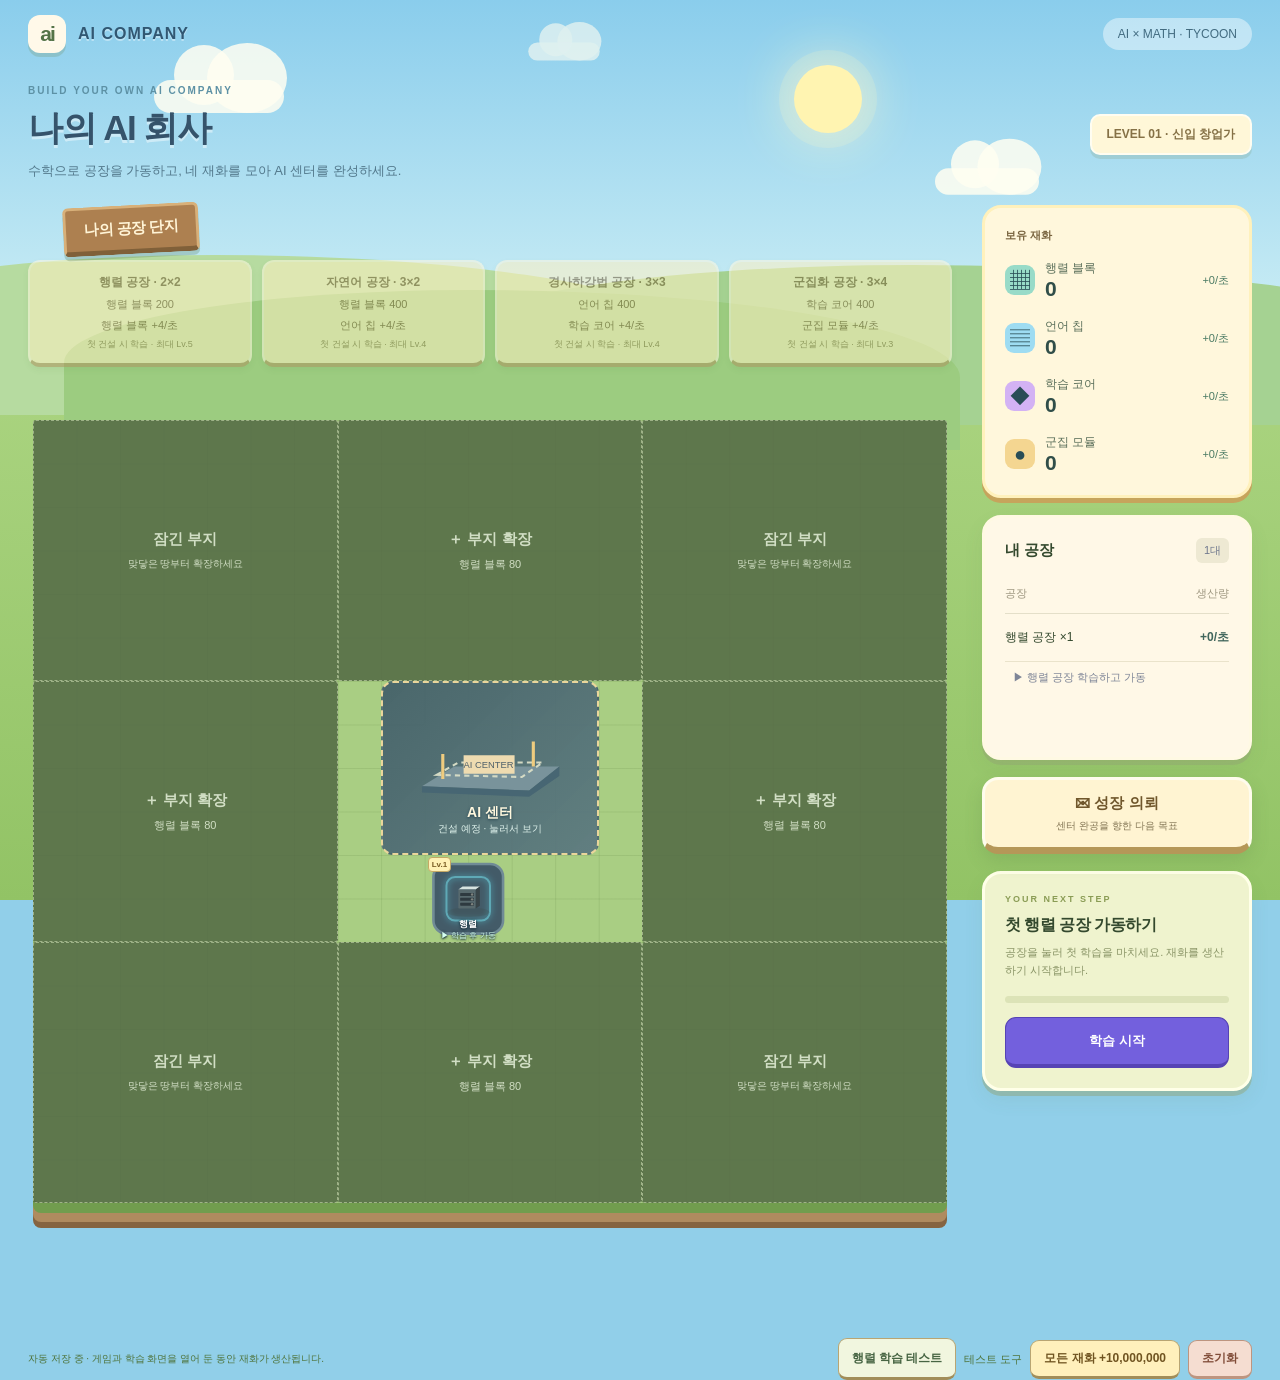
==== commit f63acb77: "Use horizontal 3x2 footprint for language factories" ====
--- a/index.html
+++ b/index.html
@@ -141,7 +141,7 @@
 ];
 
 const TOPICS={matrix:['연립방정식의 계수 정리','흑백 이미지의 행렬 표현','행렬 연산으로 이미지 값 변경','행렬 곱셈으로 그림 뒤집기','여러 입력의 일괄 계산'],language:['형태소와 단어 집합','단어 빈도 벡터','문장 유사도 비교','단어 순서와 문맥 표현'],gradient:['기울기를 따라 손실 줄이기','학습률과 학습 경로','여러 가중치 조정','지역 최솟값과 전역 최솟값'],cluster:['거리·평균과 K-means','군집 수 비교','초기 중심에 따른 결과 비교']};
-const COLS=21,ROWS=18,SIZES={matrix:{w:2,h:2},language:{w:2,h:3},gradient:{w:3,h:3},cluster:{w:3,h:4}};
+const COLS=21,ROWS=18,SIZES={matrix:{w:2,h:2},language:{w:3,h:2},gradient:{w:3,h:3},cluster:{w:3,h:4}};
 const CENTER={cell:6*21+8};
 let selectedFactory=null,selectedInstance=null,placing=null,moving=null,preview=null,dragging=false,selectedBuilding=null,upgradeOfferFor=null,sellOfferFor=null;
 
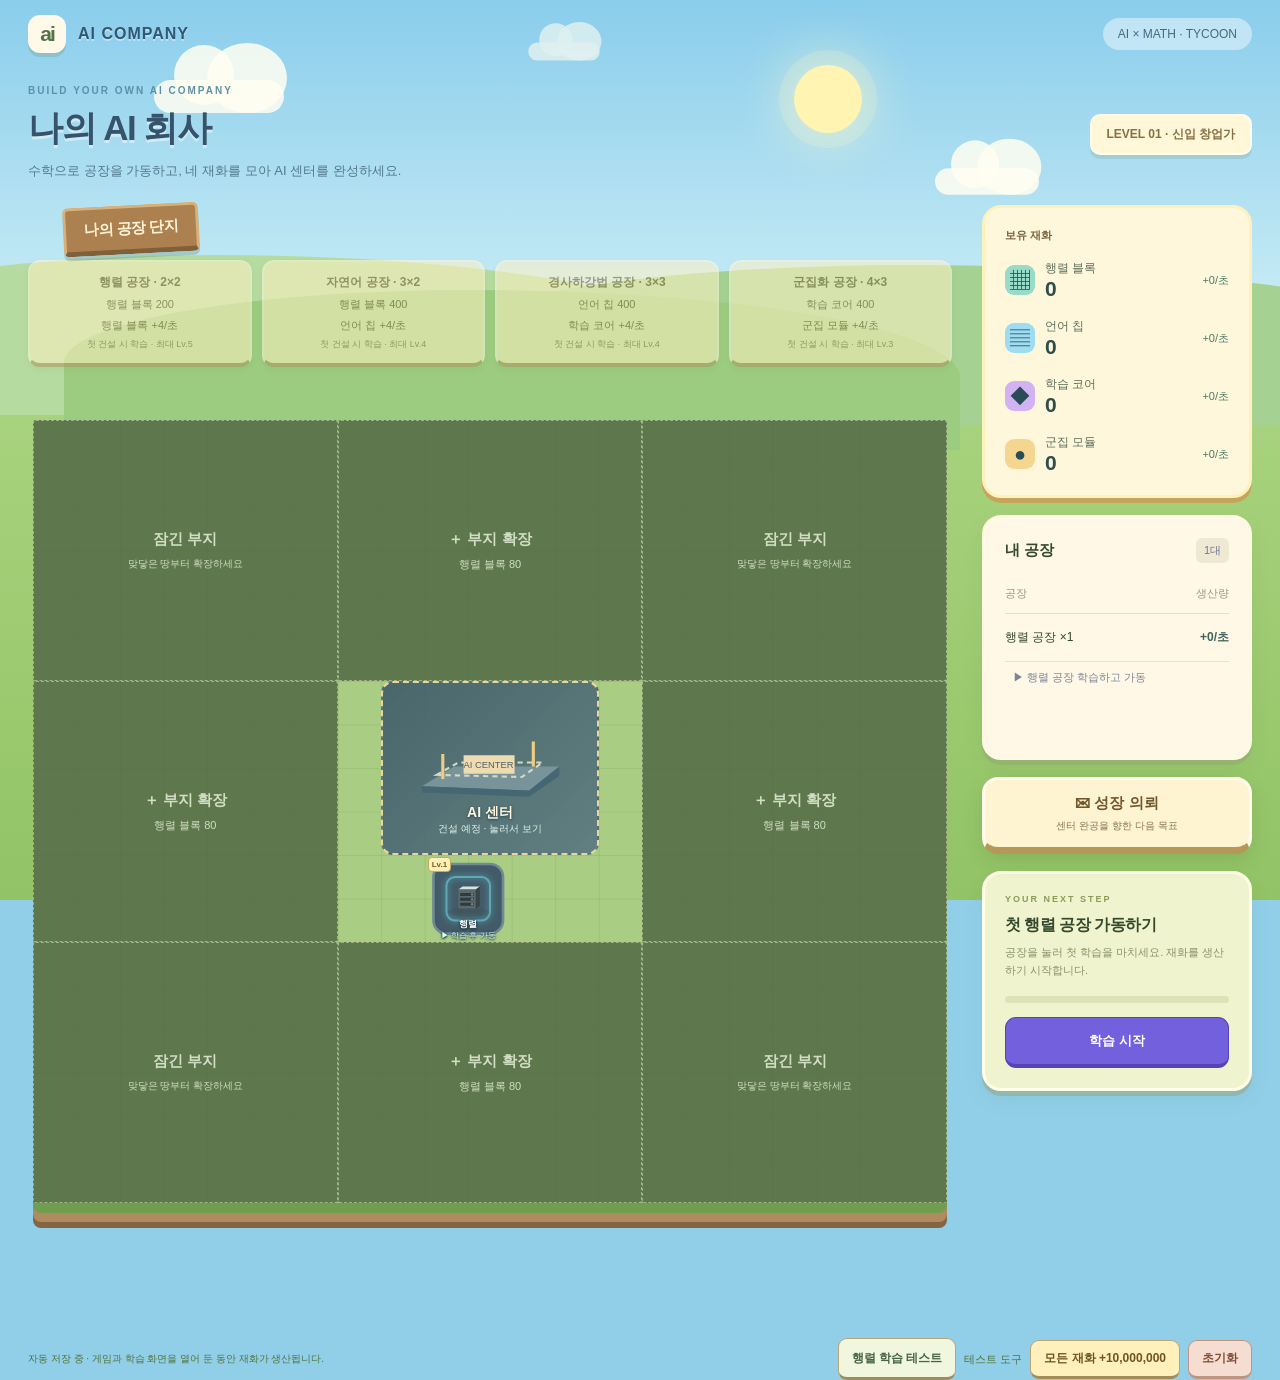
==== commit 0c88886a: "Make cluster factories horizontal with building-like research facilities" ====
--- a/index.html
+++ b/index.html
@@ -141,7 +141,7 @@
 ];
 
 const TOPICS={matrix:['연립방정식의 계수 정리','흑백 이미지의 행렬 표현','행렬 연산으로 이미지 값 변경','행렬 곱셈으로 그림 뒤집기','여러 입력의 일괄 계산'],language:['형태소와 단어 집합','단어 빈도 벡터','문장 유사도 비교','단어 순서와 문맥 표현'],gradient:['기울기를 따라 손실 줄이기','학습률과 학습 경로','여러 가중치 조정','지역 최솟값과 전역 최솟값'],cluster:['거리·평균과 K-means','군집 수 비교','초기 중심에 따른 결과 비교']};
-const COLS=21,ROWS=18,SIZES={matrix:{w:2,h:2},language:{w:3,h:2},gradient:{w:3,h:3},cluster:{w:3,h:4}};
+const COLS=21,ROWS=18,SIZES={matrix:{w:2,h:2},language:{w:3,h:2},gradient:{w:3,h:3},cluster:{w:4,h:3}};
 const CENTER={cell:6*21+8};
 let selectedFactory=null,selectedInstance=null,placing=null,moving=null,preview=null,dragging=false,selectedBuilding=null,upgradeOfferFor=null,sellOfferFor=null;
 
@@ -176,27 +176,23 @@
 
 
 function kmeansArtwork(item){
- const level=item.level||1;
- let a='<ellipse cx="60" cy="79" rx="47" ry="9" fill="#253f49" opacity=".2"/>';
- const groups=[{x:34,y:34,c:'#91d6b7',dark:'#487e73',points:[[15,25],[29,16],[47,23],[16,42],[40,47]]},{x:87,y:39,c:'#edd18a',dark:'#9c8654',points:[[71,21],[97,24],[108,39],[99,54],[71,48]]},{x:58,y:72,c:'#b7bdec',dark:'#727eaa',points:[[35,63],[44,86],[70,88],[82,71],[62,55]]}];
- a+='<path d="M34 34L87 39L58 72Z" stroke="#91acb4" stroke-opacity=".35" stroke-width="1.5" fill="none"/>';
- if(level>=2){groups[0].points.push([22,53],[52,34]);groups[1].points.push([84,17],[107,49]);groups[2].points.push([32,77],[84,84]);}
- if(level===3){a+='<path d="M34 34L61 49L87 39M61 49L58 72" fill="none" stroke="#a5d9d8" stroke-width="2.5" stroke-opacity=".7"/>';}
+ const level=Math.max(1,Math.min(3,item.level||1)),active=item.status==='active';
+ const groups=[{x:32,y:47,color:'#98dac0',wall:'#5b918a',side:'#3c6666',points:[[12,31],[23,17],[46,20],[10,51],[48,53]]},{x:106,y:47,color:'#f0d493',wall:'#a39365',side:'#726a4c',points:[[87,18],[119,20],[130,37],[127,55],[89,55]]},{x:68,y:82,color:'#b8c2ed',wall:'#858eb5',side:'#596688',points:[[40,75],[49,92],[82,93],[95,77],[69,59]]}];
+ let a='<ellipse cx="70" cy="89" rx="61" ry="6" fill="#233e49" opacity=".18"/><path d="M32 47L68 82L106 47" fill="none" stroke="#78929a" stroke-width="5" stroke-linejoin="round"/><path d="M32 47L68 82L106 47" fill="none" stroke="#bfd5d3" stroke-width="1" stroke-opacity=".55"/>';
+ if(level>=2){groups[0].points.push([55,36]);groups[1].points.push([80,35]);groups[2].points.push([34,89],[101,89]);}
  for(const g of groups){
-  a+='<ellipse cx="'+g.x+'" cy="'+g.y+'" rx="25" ry="20" fill="'+g.c+'" fill-opacity=".09" stroke="'+g.c+'" stroke-opacity=".32" stroke-width=".8" stroke-dasharray="2 3"/>';
-  for(const [x,y] of g.points){a+='<path d="M'+g.x+' '+g.y+'L'+x+' '+y+'" stroke="'+g.c+'" stroke-opacity=".48" stroke-width=".8"/><ellipse cx="'+x+'" cy="'+(y+2)+'" rx="3.6" ry="2" fill="#304b56"/><circle cx="'+x+'" cy="'+y+'" r="3" fill="'+g.c+'"/><circle cx="'+(x-.7)+'" cy="'+(y-.8)+'" r=".8" fill="#fff" fill-opacity=".7"/>';}
-  if(level===1){
-  a+='<ellipse cx="'+g.x+'" cy="'+(g.y+3)+'" rx="10" ry="5" fill="'+g.dark+'"/><ellipse cx="'+g.x+'" cy="'+(g.y+1)+'" rx="10" ry="5" fill="'+g.c+'" fill-opacity=".65"/><path d="M'+(g.x-5)+' '+(g.y-7)+'v9l5 3 5 -3v-9Z" fill="'+g.dark+'"/><path d="M'+g.x+' '+(g.y-11)+'l6 4 -6 4 -6 -4Z" fill="'+g.c+'" stroke="#eef6dd" stroke-width=".7"/><circle cx="'+g.x+'" cy="'+(g.y-7)+'" r="1.5" fill="#fff7d6"/>';
-  }else{
-   const x=g.x,y=g.y,h=level===2?18:26,w=level===2?7:9;
-   a+=`<ellipse cx="${x}" cy="${y+3}" rx="12" ry="6" fill="${g.dark}"/><ellipse cx="${x}" cy="${y+1}" rx="12" ry="6" fill="${g.c}" fill-opacity=".7"/><path d="M${x-w} ${y-h}v${h+1}l${w} 4 ${w} -4v-${h+1}Z" fill="${g.dark}"/><path d="M${x} ${y-h+4}v${h+1}l${w} -4v-${h+1}Z" fill="#243f50" fill-opacity=".28"/><path d="M${x} ${y-h-4}l${w} 4 -${w} 4 -${w} -4Z" fill="${g.c}" stroke="#eef6dd" stroke-width=".7"/>`;
-   for(let yy=y-h+7;yy<y;yy+=5)a+=`<path d="M${x-w+2} ${yy}l${w-3} 1.5" stroke="${g.c}" stroke-width="1.6"/><circle cx="${x+w-3}" cy="${yy}" r=".8" fill="#f3edc6"/>`;
-   if(level===3)a+=`<ellipse cx="${x}" cy="${y-h+1}" rx="13" ry="5" fill="none" stroke="${g.c}" stroke-width="1.5"/><circle cx="${x}" cy="${y-h-4}" r="1.5" fill="#fff7d6"/>`;
-  }
-
- }
- if(level===3)a+='<g transform="translate(0 -16)"><ellipse cx="61" cy="52" rx="8" ry="4" fill="#304e5c"/><path d="M53 46l8 -5 8 5v6l-8 5 -8 -5Z" fill="#638994"/><path d="M53 46l8 -5 8 5 -8 5Z" fill="#d4efe3"/><path d="M58 45h6m-3 -2v4" stroke="#78ada8" stroke-width="1.2"/></g>';
- return '<span class="facility-art"><svg viewBox="0 0 120 100">'+a+'</svg></span>';
+  a+=`<ellipse cx="${g.x}" cy="${g.y}" rx="27" ry="18" fill="${g.color}" fill-opacity=".07" stroke="${g.color}" stroke-opacity=".3" stroke-width=".7" stroke-dasharray="2 3"/>`;
+  for(const [x,y]of g.points)a+=`<path d="M${g.x} ${g.y}L${x} ${y}" stroke="${g.color}" stroke-opacity=".4" stroke-width=".8"/><ellipse cx="${x}" cy="${y+1.5}" rx="2.8" ry="1.5" fill="#304b56"/><circle cx="${x}" cy="${y}" r="2.3" fill="${active?g.color:'#889a99'}"/>`;
+ }
+ for(const g of groups){
+  const w=level===1?26:30,h=[0,16,22,29][level],x=g.x-w/2-3,y=g.y-h;
+  a+=`<path d="M${x-3} ${g.y+2}l8 -5h${w+5}l-8 5Z" fill="${g.color}" fill-opacity=".55"/><path d="M${x-3} ${g.y+2}v3h${w+5}l8 -5v-3l-8 5Z" fill="${g.side}"/><rect x="${x}" y="${y}" width="${w}" height="${h}" rx="1" fill="${g.wall}"/><path d="M${x+w} ${y}l7 -5v${h}l-7 5Z" fill="${g.side}"/><path d="M${x} ${y}l7 -5h${w}l-7 5Z" fill="${g.color}" stroke="${g.color}" stroke-width="1.5"/><path d="M${x+2} ${y+2}h${w-4}" stroke="#ecf7e5" stroke-opacity=".65" stroke-width="1"/>`;
+  for(let floor=0;floor<level;floor++){const yy=y+5+floor*6;if(yy>g.y-6)break;for(let c=0;c<3;c++)a+=`<rect x="${x+4+c*7}" y="${yy}" width="4" height="3" rx=".5" fill="${active?'#e2f2da':'#819697'}"/>`;}
+  a+=`<rect x="${x+w/2-3}" y="${g.y-7}" width="6" height="7" rx="1" fill="#2d4e5b"/><path d="M${x+w/2} ${g.y-6}v5" stroke="${g.color}" stroke-width=".7"/><path d="M${x+w/2-5} ${g.y+4}h10l-2 2h-10Z" fill="#bfd0cc"/><path d="M${g.x} ${y-4}l4 2 -4 2 -4 -2Z" fill="#ffffff" fill-opacity=".85"/>`;
+  if(level>=2)a+=`<path d="M${x+5} ${y-3}v-3h6v3Z" fill="${g.side}"/><path d="M${x+5} ${y-6}l3 -2h6l-3 2Z" fill="#c4d8d6"/>`;
+  if(level===3)a+=`<path d="M${x+w-3} ${y-4}v-8" stroke="${g.color}" stroke-width="1.5"/><circle cx="${x+w-3}" cy="${y-12}" r="1.6" fill="#fff2bc"/><path d="M${x-1} ${g.y+2}h${w+3}" stroke="${g.color}" stroke-width="1.5"/>`;
+ }
+ return '<span class="facility-art"><svg viewBox="0 0 140 100" aria-hidden="true">'+a+'</svg></span>';
 }
 
 function factoryArtwork(item){
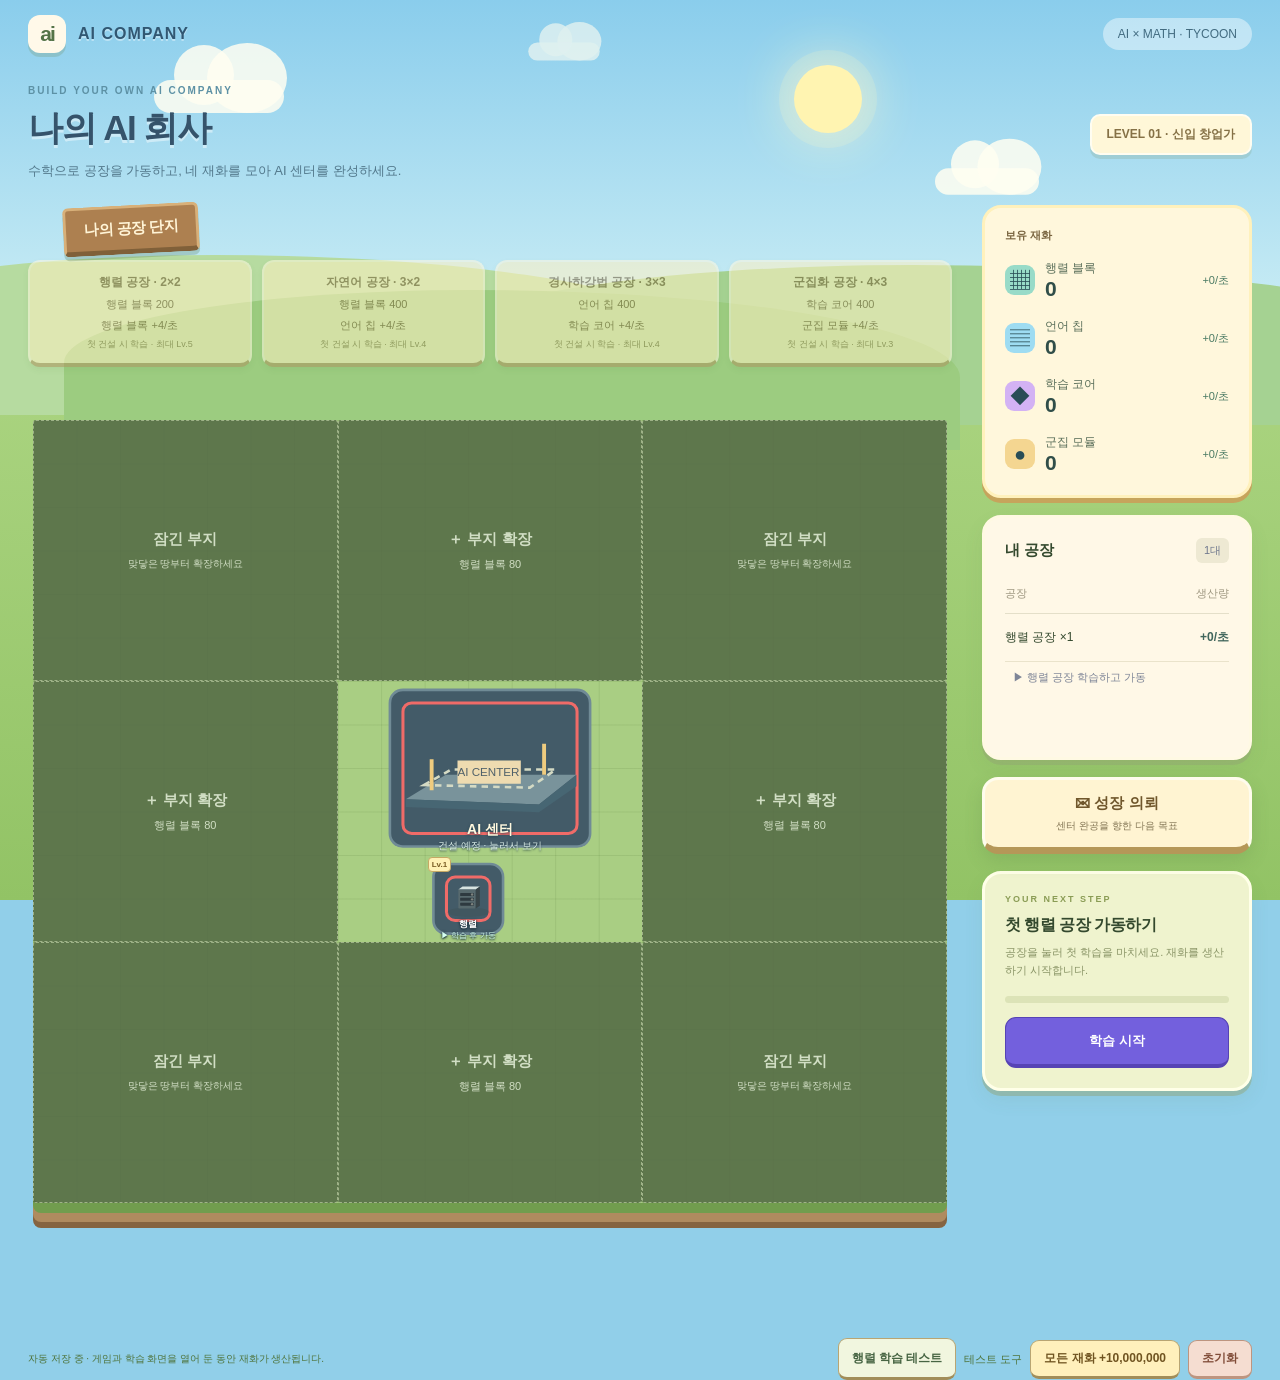
==== commit 60f995c6: "Show inactive facilities with red disconnected pads and unify center ground" ====
--- a/index.html
+++ b/index.html
@@ -44,8 +44,9 @@
 .flow-spark{filter:drop-shadow(0 0 .10px #64e7ff)}.steady-pad,#padArrivalGlow{filter:drop-shadow(0 0 .07px #5de6f7)}
 
 .resource-wallet .label:before{content:none!important}.resource-wallet{background:#fff7dc!important}.resource-row{display:flex;align-items:center;gap:10px;position:relative;margin-top:16px}.resource-row>div{flex:1;min-width:0}.resource-row>div>span{font-size:12px;color:#5c705b}.resource-row strong{display:block;font-size:21px;font-variant-numeric:tabular-nums;color:#304e49;overflow-wrap:anywhere}.resource-row small{font-size:11px;color:#4c7b64}.resource-icon{display:grid;place-items:center;width:30px;height:30px;border-radius:9px;color:#294d56;font-size:20px}.resource-row .income-pop{right:0;top:-7px;font-size:15px}.resource-row .expense-pop{color:#cf4949}
-.center-building{position:absolute;z-index:3;display:flex;align-items:center;justify-content:center;flex-direction:column;border:2px dashed #ead69b;border-radius:12px;background:linear-gradient(135deg,#425e69ed,#597680e6);color:#fff8de;cursor:pointer;padding:5px}.center-building strong{font-size:14px;text-shadow:0 1px 3px #213f4c}.center-building small{font-size:10px;color:#e0f3ed}.center-art{width:90%;height:65%}.center-art svg{width:100%;height:100%}.center-building[data-stage="3"]{border-style:solid;border-color:#a3ebcb;box-shadow:0 0 10px #97e9c47a}.map-building.learning{cursor:pointer}.map-building.learning .facility-art{filter:saturate(.4)}
+.center-building{position:absolute;z-index:3;display:flex;align-items:center;justify-content:flex-end;flex-direction:column;border:0;background:none;color:#fff8de;cursor:pointer;padding:2px}.center-building strong{font-size:14px;text-shadow:0 1px 3px #213f4c}.center-building small{font-size:10px;color:#e0f3ed;text-shadow:0 1px 2px #152c38}.center-art{width:100%;height:76%;min-height:0;pointer-events:none}.center-art svg{display:block;width:100%;height:100%;overflow:visible}.map-building.learning{cursor:pointer}.map-building.learning .facility-art{filter:saturate(.4)}
 #centerDialog{width:min(540px,94vw)}#centerRows{display:grid;gap:12px}.center-resource{border:1px solid #dce3d1;background:#f6f8f0;padding:12px;border-radius:12px}.center-resource>span{float:right;font-size:12px;color:#4c6256}.center-resource .progress{margin:9px 0}.center-resource button{width:100%}.reserve-label{display:flex;align-items:center;gap:8px;margin:16px 0;font-size:13px}#contributeAll{width:100%}#centerCelebration{color:#316b51;font-weight:700}.mission .primary{margin-top:14px;width:100%;font-size:13px}#missionSteps{list-style:none;padding:0;margin:22px 0 0}#missionSteps li{padding:11px 0;border-top:1px solid #e2e7d5;color:#687769}#missionSteps li.done{color:#318263;font-weight:700}#missionDetail{line-height:1.7}#upgradeOffer,#sellOffer{white-space:normal;min-width:230px;max-width:320px;line-height:1.5}.shop-item span{font-size:11px}.land-locked span{white-space:normal;font-size:11px}.map-building .facility-art{height:72%}.map-building.language .facility-art,.map-building.cluster .facility-art{display:flex;align-items:center}.map-building small{white-space:nowrap}.center-building:focus-visible{outline:3px solid #fff5a1}
+.placement-ghost.map-building{pointer-events:none;cursor:inherit}.placement-ghost .facility-art{opacity:.55}.placement-ghost .building-label,.placement-ghost small,.placement-ghost .level-badge{opacity:.7}
 </style><link rel="stylesheet" href="matrix-lab.css"><style>
 button{touch-action:manipulation}
 @media(max-width:1100px){main{padding:0 20px}
@@ -71,7 +72,7 @@
 .sidebar{grid-template-columns:1fr}
 .sidebar .wallet,.sidebar .owned-panel,.sidebar>.request-dock,.sidebar .mission{grid-column:1;grid-row:auto}
 #shop{grid-template-columns:1fr 1fr}}.flow-spark{filter:drop-shadow(0 0 .10px #64e7ff)}.steady-pad,#padArrivalGlow{filter:drop-shadow(0 0 .07px #5de6f7)}
-</style><link rel="stylesheet" href="matrix-lesson.css"><link rel="stylesheet" href="matrix-lesson-2.css"><link rel="stylesheet" href="matrix-lesson-3.css"><link rel="stylesheet" href="matrix-lesson-4.css"></head><body>
+</style><link rel="stylesheet" href="matrix-lesson.css"><link rel="stylesheet" href="matrix-controls.css"><link rel="stylesheet" href="matrix-lesson-2.css"><link rel="stylesheet" href="matrix-lesson-3.css"><link rel="stylesheet" href="matrix-lesson-4.css"><link rel="stylesheet" href="matrix-lesson-5.css"></head><body>
 <div class="world-scenery" aria-hidden="true"><div class="sun"></div><div class="cloud"></div><div class="cloud c2"></div><div class="cloud c3"></div><div class="hill"></div><div class="hill h2"></div><div class="hill h3"></div></div><header><div class="brand"><span>ai</span> AI COMPANY</div><div class="tag">AI × MATH · TYCOON</div></header>
 <main><section class="intro"><div><div class="eyebrow">BUILD YOUR OWN AI COMPANY</div><h1>나의 AI 회사</h1><p>수학으로 공장을 가동하고, 네 재화를 모아 AI 센터를 완성하세요.</p></div><span class="badge">LEVEL 01 · 신입 창업가</span></section>
 <div class="layout"><section class="campus"><div class="campus-head"><div><h2>나의 공장 단지</h2><span class="mini">작은 공장 하나에서 시작하는 AI 회사</span></div></div><div class="placement-tools"><div id="shop"></div><div class="placement-help"><span id="placementStatus" role="status"></span><button id="resumeLearning" class="secondary" hidden>선택한 공장 학습</button></div></div><div class="map-scroll"><div class="map-stage"><div id="factories" class="factory-grid" tabindex="0" aria-label="21열 18행 배치 지도. 방향키로 이동, Enter로 확정, Escape로 취소"></div><div id="placementActions" hidden><button id="moveFactory" aria-label="공장 이동" title="이동" hidden><svg width="22" height="22" viewBox="0 0 24 24" fill="none" stroke="currentColor" stroke-width="2" stroke-linecap="round" stroke-linejoin="round" aria-hidden="true"><path d="M12 2v20M2 12h20M8 6l4-4 4 4M8 18l4 4 4-4M6 8l-4 4 4 4M18 8l4 4-4 4"/></svg></button><button id="confirmPlacement" aria-label="배치 확정"><svg width="20" height="20" viewBox="0 0 24 24" fill="none" stroke="currentColor" stroke-width="2.5" stroke-linecap="round" stroke-linejoin="round" aria-hidden="true"><path d="M5 12l4 4L19 6"/></svg></button><button id="cancelPlacement" aria-label="배치 취소"><svg width="20" height="20" viewBox="0 0 24 24" fill="none" stroke="currentColor" stroke-width="2.5" stroke-linecap="round" stroke-linejoin="round" aria-hidden="true"><path d="M6 6l12 12M18 6L6 18"/></svg></button><button id="upgradeFactory" aria-label="공장 업그레이드" aria-expanded="false" aria-controls="upgradeOffer" hidden><svg width="20" height="20" viewBox="0 0 24 24" fill="none" stroke="currentColor" stroke-width="2.5" stroke-linecap="round" stroke-linejoin="round" aria-hidden="true"><path d="M12 19V5M6 11l6-6 6 6"/></svg></button><button id="sellFactory" type="button" aria-label="공장 판매" aria-expanded="false" aria-controls="sellOffer" hidden><svg width="20" height="20" viewBox="0 0 24 24" fill="none" stroke="currentColor" stroke-width="2" stroke-linecap="round" stroke-linejoin="round" aria-hidden="true"><path d="M3 6h18M9 6V3h6v3M5 6l1 15h12l1-15M10 10v7M14 10v7"/></svg></button><button id="sellOffer" type="button" hidden></button><button id="upgradeOffer" type="button" hidden></button></div></div></div><i class="tree" aria-hidden="true"></i><i class="tree t2" aria-hidden="true"></i><i class="tree t3" aria-hidden="true"></i></section>
@@ -141,7 +142,7 @@
 ];
 
 const TOPICS={matrix:['연립방정식의 계수 정리','흑백 이미지의 행렬 표현','행렬 연산으로 이미지 값 변경','행렬 곱셈으로 그림 뒤집기','여러 입력의 일괄 계산'],language:['형태소와 단어 집합','단어 빈도 벡터','문장 유사도 비교','단어 순서와 문맥 표현'],gradient:['기울기를 따라 손실 줄이기','학습률과 학습 경로','여러 가중치 조정','지역 최솟값과 전역 최솟값'],cluster:['거리·평균과 K-means','군집 수 비교','초기 중심에 따른 결과 비교']};
-const COLS=21,ROWS=18,SIZES={matrix:{w:2,h:2},language:{w:3,h:2},gradient:{w:3,h:3},cluster:{w:4,h:3}};
+const COLS=21,ROWS=18,SIZES={matrix:{w:2,h:2},language:{w:3,h:2},gradient:{w:3,h:3},cluster:{w:4,h:3},center:{w:5,h:4}};
 const CENTER={cell:6*21+8};
 let selectedFactory=null,selectedInstance=null,placing=null,moving=null,preview=null,dragging=false,selectedBuilding=null,upgradeOfferFor=null,sellOfferFor=null;
 
@@ -250,14 +251,17 @@
 
 
 
+function mapFacilities(items){return [...items.filter(v=>v.type!=='center'),{uid:'ai-center',type:'center',cell:CENTER.cell,status:state.centerComplete?'active':'learning'}]}
 function roadPlan(items){
+items=mapFacilities(items);
 const placed=items.filter(v=>v.cell>=0),blocked=new Set();
 const cells=v=>{const result=[],size=SIZES[v.type];for(let y=0;y<size.h;y++)for(let x=0;x<size.w;x++)result.push(v.cell+y*COLS+x);return result};
 for(const v of placed)for(const c of cells(v))blocked.add(c);
 for(let y=0;y<4;y++)for(let x=0;x<5;x++)blocked.add(CENTER.cell+y*COLS+x);
 const network=new Set(),fallbackNetwork=new Set(),paths=[],connected=[];
 // The first factory seeds the network; no fixed entrance or reserved ground cell.
-const seed=placed[0];if(seed){for(const c of factoryPortals(seed))network.add(c);for(const c of allFactoryPortals(seed))fallbackNetwork.add(c);connected.push(seed.uid)}
+const eligible=placed.filter(v=>v.status==='active');
+const seed=eligible[0];if(seed){for(const c of factoryPortals(seed))network.add(c);for(const c of allFactoryPortals(seed))fallbackNetwork.add(c);connected.push(seed.uid)}
 const neighbors=c=>[c-COLS,c+COLS,...(c%COLS>0?[c-1]:[]),...(c%COLS<COLS-1?[c+1]:[])].filter(n=>n>=0&&n<COLS*ROWS&&ownsCell(n));
 function findRoute(v,portals,allowSideSources){
  const sources=new Set(allowSideSources?[...network,...fallbackNetwork]:network),targets=new Map();
@@ -266,7 +270,7 @@
  for(let i=0;i<queue.length;i++){const cell=queue[i];if(targets.has(cell)){const route=[];for(let c=cell;c!==null;c=prev.get(c))route.push(c);route.reverse();return [...route,targets.get(cell)]}for(const next of neighbors(cell))if(!blocked.has(next)&&!prev.has(next)){prev.set(next,cell);queue.push(next)}}
  return null;
 }
-let pending=placed.filter(v=>v!==seed).sort((a,b)=>b.cell-a.cell),progress=true;
+let pending=eligible.filter(v=>v!==seed).sort((a,b)=>b.cell-a.cell),progress=true;
 while(pending.length&&progress){progress=false;const waiting=[];
 for(const v of pending){
  // Prefer central entrances on both factories. Relax source, then destination only if blocked.
@@ -278,7 +282,7 @@
  connected.push(v.uid);progress=true;
 }pending=waiting}
 return {paths,missing:pending.map(v=>v.uid),blocked,network,connected};}
-function previewLayout(){const type=previewType();if(!type||!fits(type,preview,moving))return state.instances;const result=state.instances.filter(v=>v.uid!==moving).map(v=>({...v}));result.push({uid:moving||'preview',type,cell:preview});return result}
+function previewLayout(){const type=previewType();if(!type||!fits(type,preview,moving))return state.instances;const result=state.instances.filter(v=>v.uid!==moving).map(v=>({...v}));const source=state.instances.find(v=>v.uid===moving);result.push({...source,uid:moving||'preview',type,cell:preview,status:source?.status||(state.unlocked.includes(type)?'active':'learning')});return result}
 function roadShape(path,items){
 // Every segment reaches the shared grid node. Rounded stroke joins handle bends
 // without moving a junction off its center and exposing grass between branches.
@@ -316,7 +320,7 @@
  const graph=new Map();
  const edge=(a,b)=>{if(a===b)return;if(!graph.has(a))graph.set(a,new Set());if(!graph.has(b))graph.set(b,new Set());graph.get(a).add(b);graph.get(b).add(a)};
  for(const path of plan.paths)for(let i=1;i<path.length;i++)edge(path[i-1],path[i]);
- for(const v of items.filter(v=>v.cell>=0)){const n=SIZES[v.type],ring=[];for(let x=0;x<n.w;x++)ring.push(v.cell+x);for(let y=1;y<n.h;y++)ring.push(v.cell+y*COLS+n.w-1);for(let x=n.w-2;x>=0;x--)ring.push(v.cell+(n.h-1)*COLS+x);for(let y=n.h-2;y>0;y--)ring.push(v.cell+y*COLS);for(let i=0;i<ring.length;i++)edge(ring[i],ring[(i+1)%ring.length])}
+ for(const v of items.filter(v=>v.cell>=0&&v.status==='active')){const n=SIZES[v.type],ring=[];for(let x=0;x<n.w;x++)ring.push(v.cell+x);for(let y=1;y<n.h;y++)ring.push(v.cell+y*COLS+n.w-1);for(let x=n.w-2;x>=0;x--)ring.push(v.cell+(n.h-1)*COLS+x);for(let y=n.h-2;y>0;y--)ring.push(v.cell+y*COLS);for(let i=0;i<ring.length;i++)edge(ring[i],ring[(i+1)%ring.length])}
  // Traverse shared junction nodes, never restart a particle on a separate road segment.
  const visited=new Set(),tours=[];const key=(a,b)=>a<b?a+':'+b:b+':'+a;
  for(const start of graph.keys()){if([...graph.get(start)].every(n=>visited.has(key(start,n))))continue;const tour=[start];function walk(at){for(const next of graph.get(at)){const k=key(at,next);if(visited.has(k))continue;visited.add(k);tour.push(next);walk(next);tour.push(at)}}walk(start);tours.push(tour)}
@@ -325,8 +329,9 @@
 let electricFrameHandle;
 const electricEpoch=performance.now();
 function dataFlowLights(items,plan){
- const rings=items.filter(v=>v.cell>=0).map(v=>{const n=SIZES[v.type];return '<rect data-pad="'+v.uid+'" x="'+(v.cell%COLS+.5)+'" y="'+(Math.floor(v.cell/COLS)+.5)+'" width="'+(n.w-1)+'" height="'+(n.h-1)+'" rx=".2"/>'}).join('');
- return '<g fill="none" stroke="#6ccbd8" stroke-width=".045" opacity=".7" class="steady-pad">'+rings+'</g><g id="padArrivalGlow" fill="none" stroke="#b9faff" stroke-width=".09">'+rings+'</g><g id="electricPackets"></g>';
+ const ring=v=>{const n=SIZES[v.type];return '<rect data-pad="'+v.uid+'" x="'+(v.cell%COLS+.5)+'" y="'+(Math.floor(v.cell/COLS)+.5)+'" width="'+(n.w-1)+'" height="'+(n.h-1)+'" rx=".2"/>'};
+ const placed=items.filter(v=>v.cell>=0),rings=placed.filter(v=>v.status==='active').map(ring).join(''),inactive=placed.filter(v=>v.status!=='active').map(ring).join('');
+ return '<g fill="none" stroke="#6ccbd8" stroke-width=".045" opacity=".7" class="steady-pad">'+rings+'</g><g class="inactive-pad" fill="none" stroke="#f06b68" stroke-width=".07">'+inactive+'</g><g id="padArrivalGlow" fill="none" stroke="#b9faff" stroke-width=".09">'+rings+'</g><g id="electricPackets"></g>';
 }
 function animateElectricity(items,plan){
  cancelAnimationFrame(electricFrameHandle);const tours=dataFlowCircuit(items,plan),pads=new Map();for(const v of items){if(v.cell<0)continue;for(let y=0;y<SIZES[v.type].h;y++)for(let x=0;x<SIZES[v.type].w;x++)pads.set(v.cell+y*COLS+x,v.uid)}
@@ -358,7 +363,7 @@
  const reduced=matchMedia('(prefers-reduced-motion: reduce)').matches;window.renderElectricFrame(reduced?0:(performance.now()-electricEpoch)/1000);if(reduced||previewType()||!plan.paths.length)return;let last=0;function frame(now){if(!document.hidden&&now-last>=33){window.renderElectricFrame((now-electricEpoch)/1000);last=now}electricFrameHandle=requestAnimationFrame(frame)}electricFrameHandle=requestAnimationFrame(frame);
 }
 
-function drawRoads(){const old=$('roadLayer');if(old)old.remove();const editing=!!previewType(),items=editing?previewLayout():state.instances,plan=roadPlan(items);const layer=document.createElement('div');layer.id='roadLayer';layer.className='road-layer'+(editing?' road-preview':'');layer.setAttribute('aria-hidden','true');const shapes=plan.paths.map(path=>roadShape(path,items));const lines=shapes.map(v=>'<path d="'+v.d+'"/>').join('');const joins=shapes.flatMap(v=>v.joins).map(d=>'<path d="'+d+'"/>').join('');const innerCorners=innerRoadCorners(plan.paths);const junctions=[...plan.network].filter(c=>!plan.blocked.has(c)).map(c=>'<circle cx="'+(c%COLS+.5)+'" cy="'+(Math.floor(c/COLS)+.5)+'" r="0.3"/>').join('');const pads=items.filter(v=>v.cell>=0).map(v=>'<rect x="'+(v.cell%COLS+.2)+'" y="'+(Math.floor(v.cell/COLS)+.2)+'" width="'+(SIZES[v.type].w-.4)+'" height="'+(SIZES[v.type].h-.4)+'" rx="0.3"/>').join('');layer.innerHTML='<svg viewBox="0 0 '+COLS+' '+ROWS+'" preserveAspectRatio="none"><g fill="#435b68" stroke="#708b96" stroke-width=".06">'+pads+'</g><g fill="none" stroke="#435b68" stroke-width=".34" stroke-linecap="round" stroke-linejoin="round">'+lines+'</g>'+dataFlowLights(items,plan)+'</svg>';$('factories').append(layer);renderGroundDecor(items,plan);animateElectricity(items,plan);return plan;}
+function drawRoads(){const old=$('roadLayer');if(old)old.remove();const editing=!!previewType(),items=mapFacilities(editing?previewLayout():state.instances),plan=roadPlan(items);const layer=document.createElement('div');layer.id='roadLayer';layer.className='road-layer'+(editing?' road-preview':'');layer.setAttribute('aria-hidden','true');const shapes=plan.paths.map(path=>roadShape(path,items));const lines=shapes.map(v=>'<path d="'+v.d+'"/>').join('');const joins=shapes.flatMap(v=>v.joins).map(d=>'<path d="'+d+'"/>').join('');const innerCorners=innerRoadCorners(plan.paths);const junctions=[...plan.network].filter(c=>!plan.blocked.has(c)).map(c=>'<circle cx="'+(c%COLS+.5)+'" cy="'+(Math.floor(c/COLS)+.5)+'" r="0.3"/>').join('');const pads=items.filter(v=>v.cell>=0).map(v=>'<rect x="'+(v.cell%COLS+.2)+'" y="'+(Math.floor(v.cell/COLS)+.2)+'" width="'+(SIZES[v.type].w-.4)+'" height="'+(SIZES[v.type].h-.4)+'" rx="0.3"/>').join('');layer.innerHTML='<svg viewBox="0 0 '+COLS+' '+ROWS+'" preserveAspectRatio="none"><g fill="#435b68" stroke="#708b96" stroke-width=".06">'+pads+'</g><g fill="none" stroke="#435b68" stroke-width=".34" stroke-linecap="round" stroke-linejoin="round">'+lines+'</g>'+dataFlowLights(items,plan)+'</svg>';$('factories').append(layer);renderGroundDecor(items,plan);animateElectricity(items,plan);return plan;}
 function previewType(){return placing||state.instances.find(v=>v.uid===moving)?.type}
 
 function selectBuilding(uid){selectedBuilding=uid;upgradeOfferFor=null;sellOfferFor=null;document.querySelectorAll('.map-building[data-uid]').forEach(node=>node.classList.toggle('selected',node.dataset.uid===uid));const item=state.instances.find(v=>v.uid===uid);$('resumeLearning').hidden=!item||item.status!=='learning';renderPreview()}
@@ -501,7 +506,7 @@
 function renderPreview(){
  renderUpgradeOffer();$('placementGhost')?.remove();const editing=!!previewType(),up=state.instances.find(v=>v.uid===selectedBuilding),type=previewType()||up?.type;const roads=drawRoads();$('placementActions').hidden=!type;$('confirmPlacement').hidden=!editing;$('cancelPlacement').hidden=!editing;$('moveFactory').hidden=editing||!up;$('sellFactory').hidden=editing||!up||!canSell(up);$('sellFactory').title=up?saleLabel(up):'';$('upgradeFactory').hidden=editing||!up||up.status!=='active'||levelOf(up)>=maxLevel(up);$('upgradeFactory').disabled=!!up&&levelOf(up)>=maxLevel(up);$('upgradeFactory').title=up?'업그레이드 · '+costText(upgradeResources(up)):'';
  if(!type){$('placementStatus').textContent='';return}const {w,h}=SIZES[type],cell=Math.max(0,editing?(preview??0):up.cell);const margin=$('upgradeOffer').hidden&&$('sellOffer').hidden?72:125;$('placementActions').style.left='clamp('+margin+'px, '+((cell%COLS+w/2)/COLS*100)+'%, calc(100% - '+margin+'px))';$('placementActions').style.top=Math.min(ROWS,Math.floor(cell/COLS)+h)/ROWS*100+'%';if(!editing){$('placementStatus').textContent='';return}
- const ok=fits(type,preview,moving)&&roads.missing.length===0,ghost=document.createElement('div');ghost.id='placementGhost';ghost.className='placement-ghost '+(ok?'valid':'invalid');if(preview!==null&&preview>=0){footprintStyle(ghost,type,preview);ghost.textContent=w+' × '+h;$('factories').append(ghost)}$('confirmPlacement').disabled=!ok||!!(placing&&!canAfford(buildCost(type)));$('placementStatus').textContent=ok?'✓로 배치를 확정하세요. 흐린 선은 예상 연결 전선입니다.':'센터·공장·미확장 부지와 겹치거나 전선을 연결할 공간이 부족합니다.';
+ const ok=fits(type,preview,moving)&&roads.missing.length===0,ghost=document.createElement('div');ghost.id='placementGhost';ghost.className='placement-ghost map-building '+type+' '+(ok?'valid':'invalid');if(preview!==null&&preview>=0){const source=state.instances.find(v=>v.uid===moving),item=source?{...source,cell:preview}:{type,level:1,status:state.unlocked.includes(type)?'active':'learning',cell:preview};footprintStyle(ghost,type,preview);ghost.setAttribute('role','img');ghost.setAttribute('aria-label',RESOURCES[type].short+' 공장 '+levelLabel(item)+' 배치 미리보기');ghost.innerHTML=factoryArtwork(item)+'<span class="building-label">'+RESOURCES[type].short+'</span><small>'+w+' × '+h+'</small><span class="level-badge">'+levelLabel(item)+'</span>';$('factories').append(ghost)}$('confirmPlacement').disabled=!ok||!!(placing&&!canAfford(buildCost(type)));$('placementStatus').textContent=ok?'✓로 배치를 확정하세요. 흐린 선은 예상 연결 전선입니다.':'센터·공장·미확장 부지와 겹치거나 전선을 연결할 공간이 부족합니다.';
 }
 function confirmPlacement(){const type=previewType();if(!type||!fits(type,preview,moving)||roadPlan(previewLayout()).missing.length)return;let uid=null;if(moving){const item=state.instances.find(v=>v.uid===moving);if(!item)return;item.cell=preview}else{const cost=buildCost(type);if(!spendResources(cost))return;uid=Date.now().toString(36)+'-'+Math.random().toString(36).slice(2);state.instances.push({uid,type,level:1,status:state.unlocked.includes(type)?'active':'learning',cell:preview,spent:{...cost}})}selectedBuilding=null;placing=null;moving=null;preview=null;save();renderBoard();if(uid)openLearning(uid)}
 function sellFactory(uid){const item=state.instances.find(v=>v.uid===uid);if(!item||placing||moving||sellOfferFor!==uid||!canSell(item))return;const refund=saleValue(item);processIncome();state.instances=state.instances.filter(v=>v.uid!==uid);schedules.delete(uid);for(const [id,n]of Object.entries(refund)){state.resources[id]+=n;resourcePop(id,n)}save();cancelPlacement()}
@@ -522,7 +527,7 @@
  if(stage===3)art+='<path d="M36 24L49 14H111L98 24Z" fill="#e5f3e5"/><path d="M36 24v7H98v-7" fill="#82b9be"/><path d="M13 87L113 91L139 73" stroke="#adf2d0" stroke-width="3" fill="none"/><circle cx="74" cy="19" r="3" fill="#fff0a4"/>';
  return '<svg viewBox="0 0 150 100" aria-hidden="true">'+art+'</svg>'}
 function renderCenter(){const b=document.createElement('button');b.id='centerBuilding';b.className='center-building';b.type='button';b.style.left=(CENTER.cell%COLS)/COLS*100+'%';b.style.top=Math.floor(CENTER.cell/COLS)/ROWS*100+'%';b.style.width=5/COLS*100+'%';b.style.height=4/ROWS*100+'%';b.innerHTML='<div class="center-art">'+centerArtwork()+'</div><strong>AI 센터</strong><small id="centerStatus"></small>';b.dataset.stage=centerStage();b.onclick=e=>{e.stopPropagation();if(!placing&&!moving)openCenter()};$('factories').append(b);updateCenterStatus()}
-function updateCenterStatus(){const b=$('centerBuilding');if(!b)return;const stage=centerStage();if(Number(b.dataset.stage)!==stage){b.dataset.stage=stage;b.querySelector('.center-art').innerHTML=centerArtwork()}$('centerStatus').textContent=state.centerComplete?'건설 완료 ✓':centerProgress()===0?'건설 예정 · 눌러서 보기':'건설 '+Math.floor(centerProgress()*100)+'%'}
+function updateCenterStatus(){const b=$('centerBuilding');if(!b)return;const stage=centerStage();if(Number(b.dataset.stage)!==stage){b.dataset.stage=stage;b.querySelector('.center-art').innerHTML=centerArtwork();drawRoads()}$('centerStatus').textContent=state.centerComplete?'건설 완료 ✓':centerProgress()===0?'건설 예정 · 눌러서 보기':'건설 '+Math.floor(centerProgress()*100)+'%'}
 function centerReserve(id){if(!$('reserveUpgrade').checked)return 0;return state.instances.filter(v=>v.type===id&&v.status==='active'&&levelOf(v)<maxLevel(v)).reduce((n,v)=>Math.max(n,upgradeCost(v)),0)}
 function contribution(id){return Math.max(0,Math.min(CENTER_TARGET[id]-state.centerPaid[id],state.resources[id]-centerReserve(id)))}
 function openCenter(){updateCenterDialog();$('centerDialog').showModal()}
@@ -558,10 +563,12 @@
 <script src="step-lesson.js"></script>
 <script src="matrix-lesson.js"></script>
 <script src="matrix-image.js"></script>
+<script src="matrix-controls.js"></script>
 <script src="matrix-paint.js"></script>
 <script src="matrix-lesson-2.js"></script>
 <script src="matrix-lesson-3.js"></script>
 <script src="matrix-lesson-4.js"></script>
+<script src="matrix-lesson-5.js"></script>
 <script src="matrix-lab.js"></script>
 </body></html>
 
--- a/matrix-controls.css
+++ b/matrix-controls.css
@@ -0,0 +1,28 @@
+/* Reused in grayscale/color zoom and the Lv.4/Lv.5 column machines. */
+.matrix-zoom { transform: scale(.55); transition: transform 1.2s ease; }
+.matrix-zoom .px-grid > span, .matrix-zoom .color-grid > span {
+  color: transparent !important; border-color: transparent;
+  transition: color .6s .5s, border-color .6s .5s;
+}
+.matrix-zoom.expanded { transform: scale(1); }
+.matrix-zoom.expanded .px-grid > span, .matrix-zoom.expanded .color-grid > span {
+  color: inherit !important; border-color: #9aa5a0;
+}
+.matrix-zoom.expanded span[style*="color:#fff"] { color: #fff !important; }
+.flip-lamps {
+  display: grid; grid-template-columns: repeat(var(--machine-size, 3), 1fr);
+  aspect-ratio: 1; gap: 3px; margin: auto;
+}
+.flip-lamps > * {
+  display: grid; place-items: center; min-width: 0; padding: 0;
+  color: #5b665d; background: #e6e9df; border: 1px solid #aab5a2;
+  border-radius: 6px; font: bold 17px ui-monospace, monospace;
+}
+.flip-lamps .is-on { background: #ffe086; color: #594214; border: 2px solid #ac801a; }
+.flip-lamps button { touch-action: manipulation; cursor: pointer; }
+.flip-lamps button:focus-visible { outline: 3px solid #3265cb; outline-offset: 1px; }
+.flip-lamps.mc-labelled { grid-template-columns: 18px repeat(var(--machine-size, 3), 1fr); grid-template-rows: 18px repeat(var(--machine-size, 3), 1fr); }
+.flip-lamps .mc-axis { background: none; border: 0; font-size: 11px; }
+@media (prefers-reduced-motion: reduce) {
+  .matrix-zoom, .matrix-zoom span { transition: none; }
+}
--- a/matrix-lesson-2.css
+++ b/matrix-lesson-2.css
@@ -28,13 +28,7 @@
 .px-grid > button:focus-visible { outline: 3px solid #ed872c; z-index: 1; }
 .px-grid > button.px-wrong { outline: 3px dashed #e24c23; outline-offset: -3px; }
 .px-zoom { height: 220px; display: grid; place-items: center; }
-#pxZoomImage { transform: scale(.55); transition: transform 1.2s ease; }
 #pxZoomImage .px-grid { width: 210px; }
-#pxZoomImage span { color: transparent !important; border-color: transparent; transition: color .6s .5s, border-color .6s .5s; }
-#pxZoomImage.expanded { transform: scale(1); }
-#pxZoomImage.expanded span { color: inherit !important; border-color: #9aa5a0; }
-/* Brightness-specific foreground is restored without changing the cell values. */
-#pxZoomImage.expanded span[style*="color:#fff"] { color: #fff !important; }
 #pxAddress {
   display: grid;
   grid-template-columns: 24px repeat(6, 34px);
@@ -84,9 +78,6 @@
   #pxBrushes button::before { width: 10px; height: 10px; margin-right: 2px; }
   .px-paint-layout h4 { font-size: 12px; margin: 2px 0; }
 }
-@media (prefers-reduced-motion: reduce) {
-  #pxZoomImage, #pxZoomImage span { transition: none; }
-}
 @media (max-height: 740px) and (min-width: 650px) {
   #learningDialog.matrix-level-two > .card { padding: 10px; }
   #learningDialog.matrix-level-two #learningQuestion { padding: 10px; }
--- a/matrix-lesson-4.css
+++ b/matrix-lesson-4.css
@@ -14,15 +14,6 @@
 .flip-card { min-width: 0; }
 .flip-card .px-grid, .flip-lamps { width: 114px; }
 .flip-card .px-grid > span, .flip-card .px-grid > button { font-size: 12px; }
-.flip-lamps { display: grid; grid-template-columns: repeat(3, 1fr); aspect-ratio: 1; gap: 3px; margin: auto; }
-.flip-lamps > * {
-  display: grid; place-items: center; min-width: 0; padding: 0;
-  color: #5b665d; background: #e6e9df; border: 1px solid #aab5a2;
-  border-radius: 6px; font: bold 17px ui-monospace, monospace;
-}
-.flip-lamps .is-on { background: #ffe086; color: #594214; border: 2px solid #ac801a; }
-.flip-lamps button { touch-action: manipulation; cursor: pointer; }
-.flip-lamps button:focus-visible { outline: 3px solid #3265cb; outline-offset: 1px; }
 .flip-selected { outline: 3px solid #e58219; outline-offset: -3px; }
 .flip-ghost { opacity: .45; }
 .flip-intro { margin: 18px 0; }
--- a/matrix-lesson-5.css
+++ b/matrix-lesson-5.css
@@ -0,0 +1,115 @@
+/* Color filter lesson. Each stage fits the shared fixed-height learning frame. */
+.color-grid { display: grid; grid-template-columns: repeat(var(--cols), 1fr); width: 140px; margin: auto; }
+.color-grid > span, .color-grid > button {
+  display: grid; place-items: center; aspect-ratio: 1; min-width: 0; min-height: 0;
+  padding: 0; border: 1px solid #84968d; border-radius: 0;
+  font: 10px/1.15 ui-monospace, monospace;
+}
+#learningDialog.matrix-level-five #learningQuestion { display: block; text-align: center; padding: 10px; scrollbar-gutter: auto; }
+.matrix-level-five #learningForm + p { display: none; }
+.matrix-level-five h3 { margin: 3px 0 7px; }
+.matrix-level-five h4 { margin: 2px 0 5px; font-size: 12px; }
+.matrix-level-five #learningQuestion p { margin: 6px 0; font-size: 13px; }
+.matrix-level-five .mt-button { min-height: 34px; padding: 5px 10px; font-size: 12px; }
+.cf-status { padding: 5px 8px; border-radius: 5px; background: #edf3e7; color: #37583e; }
+.cf-status:empty { display: none; }
+.cf-color-layout { display: flex; align-items: center; justify-content: center; gap: 26px; }
+.cf-zoom-area { width: 224px; height: 224px; display: grid; place-items: center; }
+#cfZoomImage .color-grid { width: 224px; }
+#cfZoomImage span { font-size: 8px; }
+.cf-slider { display: flex; align-items: center; gap: 7px; font: bold 13px ui-monospace, monospace; }
+.cf-slider input { min-width: 0; width: 165px; height: 34px; }
+.cf-slider output { width: 3ch; }
+.cf-mix-row { display: flex; align-items: center; justify-content: center; gap: 10px; margin: 6px; }
+#cfMix { width: 40px; height: 40px; border: 1px solid #879589; }
+#cfMixValue { font-size: 13px; }
+.cf-swatches { display: flex; justify-content: center; gap: 10px; font-size: 11px; }
+.cf-swatches i, .cf-target i { display: inline-block; width: 17px; height: 17px; border: 1px solid #788676; vertical-align: middle; margin-right: 4px; }
+.cf-swatches small { display: block; font-size: 9px; }
+.cf-gray-layout { display: flex; align-items: center; justify-content: center; gap: 24px; margin: 10px 0; }
+#cfGrayPixel { width: 95px; height: 95px; border: 1px solid #879589; transition: background-color .5s; }
+#cfGrayAnswer { width: 72px; min-height: 34px; border: 1px solid #91a087; border-radius: 5px; text-align: center; }
+.cf-why { text-align: left; font-size: 12px; border: 1px solid #c0ccba; border-radius: 5px; padding: 5px 9px; margin-top: 6px; }
+.cf-why summary { cursor: pointer; font-weight: bold; min-height: 24px; }
+.matrix-level-five #learningQuestion .cf-why p { margin: 3px 0; font-size: 11px; }
+.matrix-level-five #learningQuestion .cf-note { font-size: 11px; color: #5b6957; }
+.cf-batch-layout { display: flex; justify-content: center; align-items: center; gap: 22px; }
+#cfPhoto .color-grid, #cfBatchOutput .color-grid { width: 99px; }
+.cf-batch-buttons { display: flex; gap: 5px; margin: 6px 0; }
+#cfBatchOutput { margin-top: 6px; }
+.cf-batch-equation { display: flex; align-items: center; gap: 10px; }
+.cf-row { display: flex; align-items: center; gap: 7px; height: 25px; font: 12px ui-monospace, monospace; padding: 0 4px; }
+.cf-row b { color: #6d7b69; font-size: 10px; }
+.cf-row i { width: 16px; height: 16px; border: 1px solid #71836c; }
+.cf-average { font: 15px/1.8 ui-monospace, monospace; border-inline: 2px solid #809075; padding: 3px 8px; }
+#cfColumn span { display: grid; place-items: center; height: 25px; font: 12px ui-monospace, monospace; }
+.cf-selected { outline: 3px solid #d77922; outline-offset: -3px; }
+#cfBatchFace:not([hidden]) { display: flex; justify-content: center; align-items: center; gap: 10px; margin: 6px 0; }
+#cfBatchFace .color-grid { width: 49px; }
+#cfBatchFace h4 { font-size: 10px; }
+.cf-machine-equation { display: flex; align-items: center; justify-content: center; gap: 10px; }
+.cf-machine-equation .color-grid { width: 126px; }
+#cfMachine .flip-lamps { width: 132px; }
+#cfSources { display: flex; justify-content: center; gap: 7px; margin: 8px 0; font-size: 11px; }
+#cfSources span { padding: 3px 6px; background: #fff3ce; border: 1px solid #d5c586; border-radius: 4px; }
+.cf-hints { display: flex; align-items: center; justify-content: center; gap: 8px; margin: 8px 0; font-size: 12px; }
+.cf-hints button { flex-shrink: 0; }
+.cf-target { white-space: nowrap; }
+.cf-target i { background: #ff0; }
+#cfChoices { display: flex; justify-content: center; gap: 12px; margin: 8px 0; }
+#cfChoices > button { border: 1px solid #91a087; background: #f4f6ef; border-radius: 5px; padding: 5px; }
+#cfChoices > button[aria-pressed="true"] { outline: 3px solid #517742; outline-offset: -3px; }
+#cfChoices .flip-lamps { width: 96px; }
+#cfChoices .flip-lamps > * { font-size: 12px; }
+#cfQuizResults:not([hidden]) { display: flex; justify-content: center; gap: 36px; }
+#cfQuizResults .color-grid { width: 77px; }
+#cfQuizResults h4 { font-size: 11px; }
+@media (max-height: 780px) and (min-width: 650px) {
+  #learningDialog.matrix-level-five > .card { padding: 10px; }
+  .cf-zoom-area, #cfZoomImage .color-grid { width: 189px; height: 189px; }
+  #cfZoomImage span { font-size: 7px; }
+  #cfBatchFace:not([hidden]) { position: absolute; right: 12px; bottom: 64px; flex-direction: column; gap: 2px; margin: 0; }
+  .matrix-level-five #learningQuestion[data-step="2"] { position: relative; }
+  .cf-batch-layout { padding-right: 70px; }
+  #cfBatchFace .color-grid { width: 42px; }
+  #cfQuizEnding br { display: none; }
+  #cfChoices .flip-lamps { width: 81px; }
+  #cfQuizResults .color-grid { width: 63px; }
+  #cfQuizResults:not([hidden]) { gap: 39px; }
+}
+@media (max-width: 649px) {
+  .matrix-level-five #learningTitle { font-size: 19px; }
+  .cf-color-layout { flex-direction: column; gap: 5px; }
+  .cf-zoom-area, #cfZoomImage .color-grid { width: 175px; height: 175px; }
+  #cfZoomImage span { font-size: 6px; }
+  .cf-color-layout > section:first-child { display: flex; align-items: center; gap: 8px; }
+  .cf-slider input { width: 195px; height: 28px; }
+  .cf-color-layout .cf-mix-row { display: inline-flex; margin: 4px 7px; }
+  #cfMix { width: 27px; height: 27px; }
+  .cf-swatches { gap: 8px; }
+  .cf-gray-layout { gap: 12px; }
+  #cfGrayPixel { width: 77px; height: 77px; }
+  .cf-batch-layout { flex-direction: column; gap: 8px; }
+  .cf-batch-layout > section { display: grid; grid-template-columns: 90px 1fr 90px; align-items: center; gap: 5px; }
+  .cf-batch-layout > section > h4 { grid-column: 1/-1; }
+  #cfPhoto .color-grid, #cfBatchOutput .color-grid { width: 81px; }
+  .cf-batch-buttons { flex-direction: column; gap: 4px; }
+  .cf-batch-buttons .mt-button { padding: 4px; font-size: 10px; }
+  .cf-batch-equation { gap: 7px; }
+  .cf-row { height: 23px; font-size: 11px; gap: 4px; }
+  #cfColumn span { height: 23px; }
+  #cfBatchFace .color-grid { width: 42px; }
+  .cf-machine-equation { gap: 5px; }
+  .cf-machine-equation .color-grid { width: 77px; }
+  #cfMachine .flip-lamps { width: 126px; }
+  .cf-machine-equation h4 { font-size: 10px; }
+  #cfSources { flex-direction: column; gap: 4px; max-width: 190px; margin-inline: auto; }
+  #cfChoices { display: grid; grid-template-columns: repeat(2, 94px); gap: 5px; }
+  #cfChoices .flip-lamps { width: 81px; }
+  #cfQuizResults:not([hidden]) { gap: 9px; }
+  #cfQuizResults .color-grid { width: 63px; }
+  #cfQuizResults h4 { font-size: 10px; }
+}
+@media (prefers-reduced-motion: reduce) {
+  #cfGrayPixel { transition: none; }
+}
